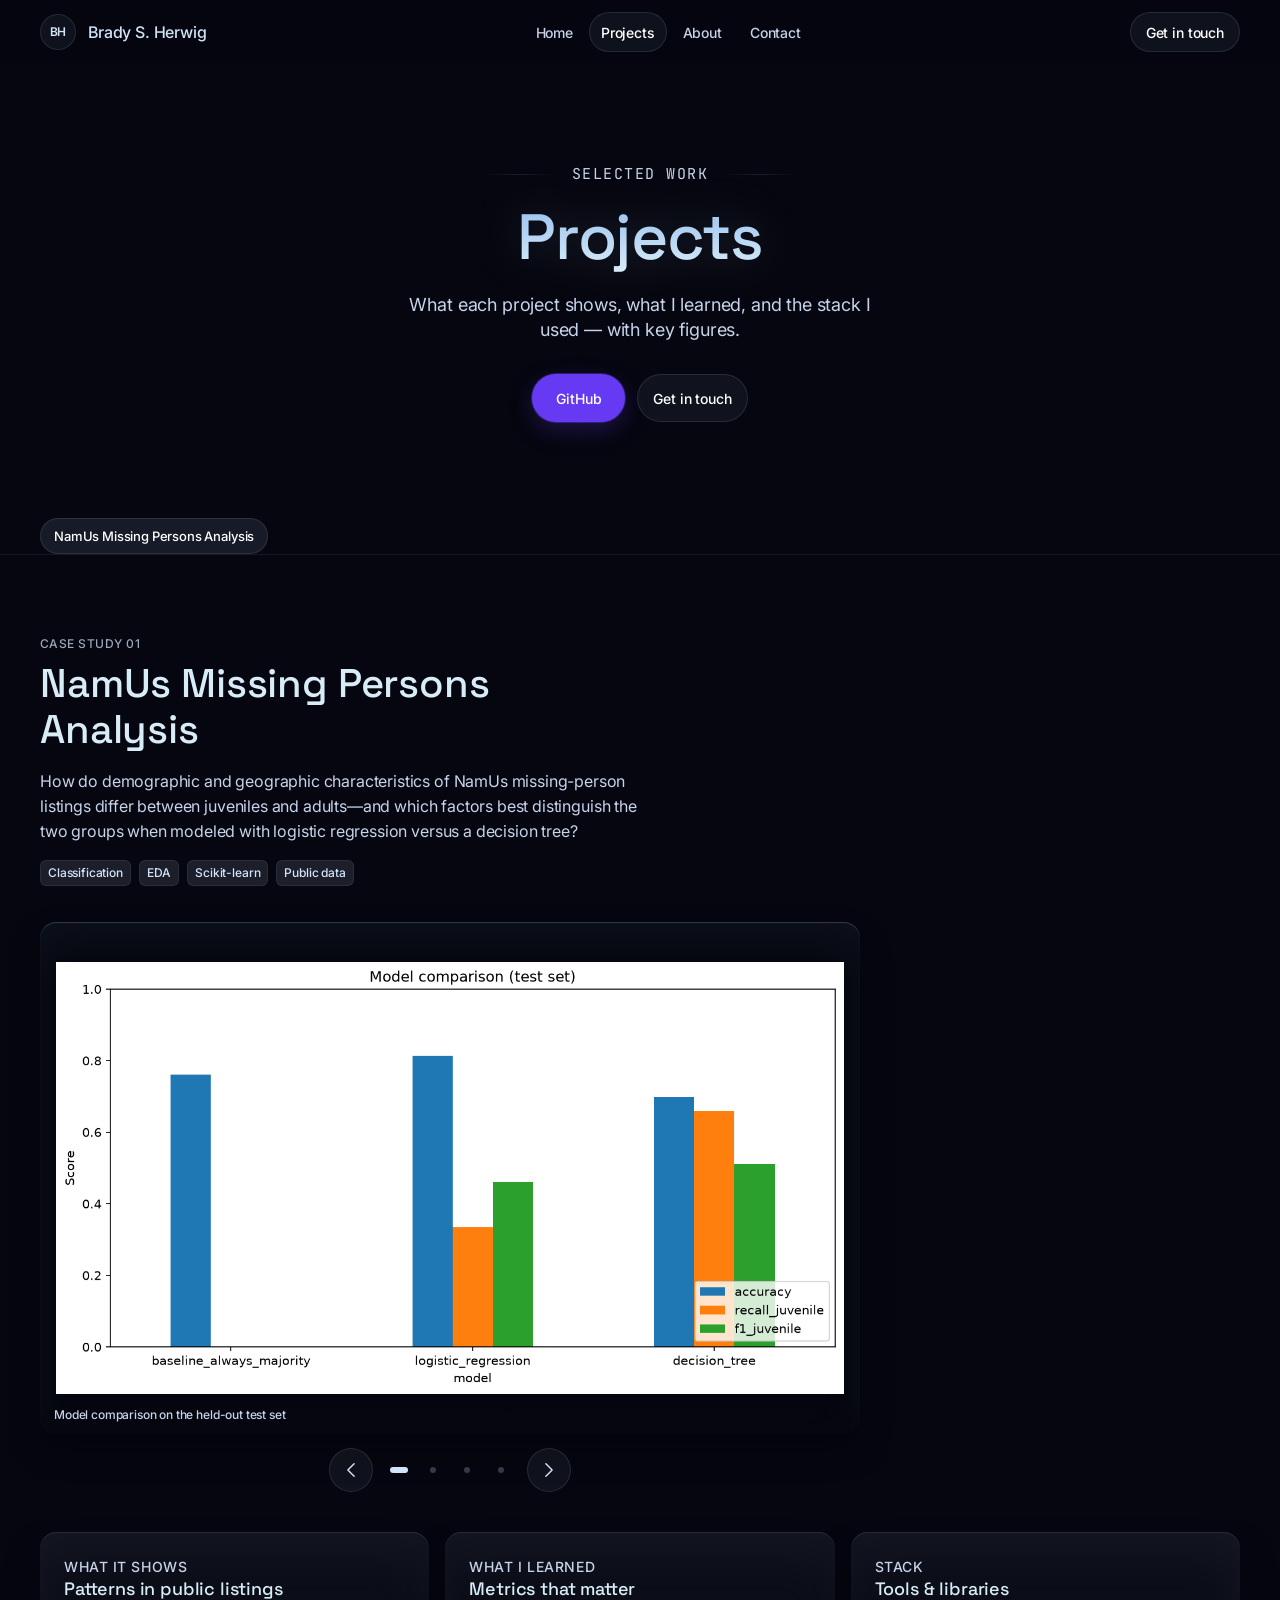
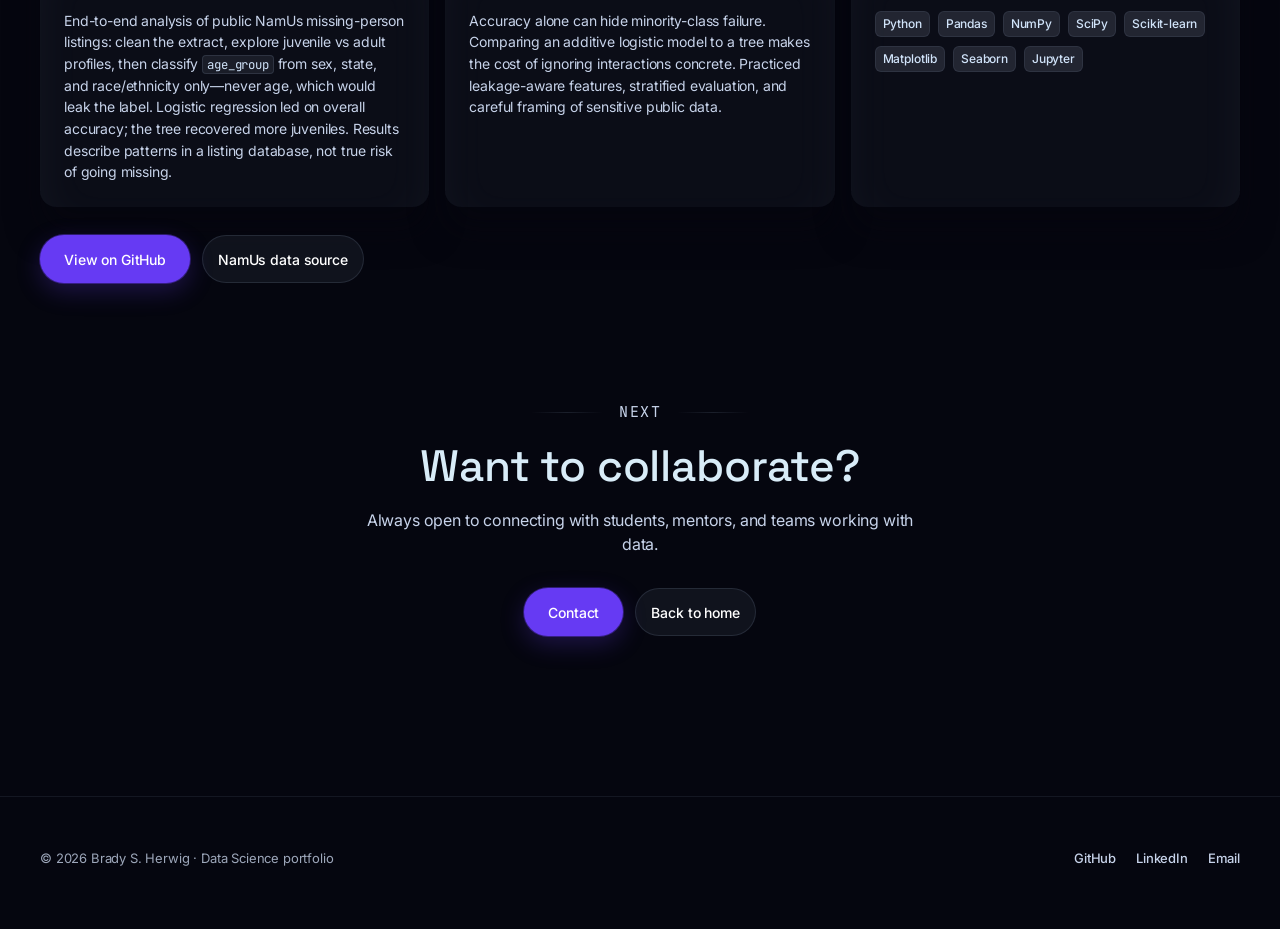
==== projects.html @ 95833aeb "feat: rebuild portfolio in AuthKit dark frosted glass style Drop Henry monochrome and ASCII. Midnigh" ====
<!DOCTYPE html>
<html lang="en">
<head>
  <meta charset="UTF-8">
  <meta name="viewport" content="width=device-width, initial-scale=1.0">
  <title>Projects | Brady S. Herwig</title>
  <meta name="description" content="Selected data science projects by Brady S. Herwig — write-ups, figures, learnings, and tools.">
  <meta name="theme-color" content="#05060f">
  <link rel="preconnect" href="https://fonts.googleapis.com">
  <link rel="preconnect" href="https://fonts.gstatic.com" crossorigin>
  <link rel="stylesheet" href="style.css">
</head>
<body data-page="projects">
  <div class="bg-grid" aria-hidden="true"></div>
  <div class="bg-halo" aria-hidden="true"></div>

  <nav class="nav" id="site-nav">
    <div class="shell nav__inner">
      <a class="nav__brand" href="index.html" aria-label="Home">
        <span class="nav__mark">BH</span>
        Brady S. Herwig
      </a>

      <div class="nav__links">
        <a class="nav__link" href="index.html">Home</a>
        <a class="nav__link is-active" href="projects.html" aria-current="page">Projects</a>
        <a class="nav__link" href="index.html#about">About</a>
        <a class="nav__link" href="index.html#contact">Contact</a>
      </div>

      <div class="nav__actions">
        <a class="btn btn--ghost nav__cta-desktop" href="index.html#contact">Get in touch</a>
        <button class="nav__menu-btn" id="mobile-menu-btn" type="button" aria-label="Open menu" aria-expanded="false" aria-controls="mobile-menu">
          <svg id="menu-icon-open" width="20" height="20" fill="none" viewBox="0 0 24 24" stroke="currentColor" stroke-width="1.75" aria-hidden="true">
            <path stroke-linecap="round" stroke-linejoin="round" d="M4 7h16M4 12h16M4 17h16" />
          </svg>
          <svg id="menu-icon-close" width="20" height="20" fill="none" viewBox="0 0 24 24" stroke="currentColor" stroke-width="1.75" aria-hidden="true" hidden>
            <path stroke-linecap="round" stroke-linejoin="round" d="M6 18L18 6M6 6l12 12" />
          </svg>
        </button>
      </div>
    </div>
    <div class="shell nav__mobile" id="mobile-menu" hidden>
      <a href="index.html">Home</a>
      <a class="is-active" href="projects.html" aria-current="page">Projects</a>
      <a href="index.html#about">About</a>
      <a href="index.html#contact">Contact</a>
    </div>
  </nav>

  <main>
    <header class="hero">
      <div class="shell">
        <p class="eyebrow reveal">Selected work</p>
        <h1 class="display display--hero reveal d1" style="font-size: clamp(2.5rem, 8vw, 4rem);">Projects</h1>
        <p class="hero__sub reveal d2">
          What each project shows, what I learned, and the stack I used — with key figures.
        </p>
        <div class="hero__actions reveal d3">
          <a class="btn btn--violet" href="https://github.com/BradyHerwig" target="_blank" rel="noopener noreferrer">GitHub</a>
          <a class="btn btn--ghost" href="index.html#contact">Get in touch</a>
        </div>
      </div>
    </header>

    <div class="shell" id="project-jump" hidden>
      <nav class="jump project-jump-nav" aria-label="Project sections"></nav>
    </div>

    <div id="project-list">
      <article
        id="project-namus-missing"
        class="case project-showcase"
        data-title="NamUs Missing Persons Analysis"
        aria-labelledby="project-namus-title"
      >
        <div class="shell">
          <header class="reveal">
            <p class="glass-card__label">Case study 01</p>
            <h2 class="case__title" id="project-namus-title">NamUs Missing Persons Analysis</h2>
            <p class="case__summary">
              How do demographic and geographic characteristics of NamUs missing-person listings
              differ between juveniles and adults—and which factors best distinguish the two groups
              when modeled with logistic regression versus a decision tree?
            </p>
            <div class="work-card__meta" style="margin-top: 16px;">
              <span class="badge">Classification</span>
              <span class="badge">EDA</span>
              <span class="badge">Scikit-learn</span>
              <span class="badge">Public data</span>
            </div>
          </header>

          <div class="carousel reveal d1" data-carousel role="region" aria-roledescription="carousel" aria-label="Project screenshots">
            <div class="carousel__viewport" data-carousel-viewport tabindex="0" aria-label="Screenshot gallery">
              <figure class="carousel__slide" data-carousel-slide aria-roledescription="slide" aria-label="1 of 4">
                <img
                  src="screenshots/NamUs_Project/model_comparison.png"
                  alt="Bar chart comparing baseline, logistic regression, and decision tree on accuracy, juvenile recall, and juvenile F1"
                  width="1280"
                  height="800"
                  loading="eager"
                  decoding="async"
                  draggable="false"
                >
                <figcaption class="carousel__caption">Model comparison on the held-out test set</figcaption>
              </figure>
              <figure class="carousel__slide" data-carousel-slide aria-roledescription="slide" aria-label="2 of 4">
                <img
                  src="screenshots/NamUs_Project/logreg_confusion_matrix.png"
                  alt="Logistic regression confusion matrix for adult versus juvenile predictions"
                  width="1280"
                  height="800"
                  loading="lazy"
                  decoding="async"
                  draggable="false"
                >
                <figcaption class="carousel__caption">Logistic regression confusion matrix</figcaption>
              </figure>
              <figure class="carousel__slide" data-carousel-slide aria-roledescription="slide" aria-label="3 of 4">
                <img
                  src="screenshots/NamUs_Project/tree_confusion_matrix.png"
                  alt="Decision tree confusion matrix for adult versus juvenile predictions"
                  width="1280"
                  height="800"
                  loading="lazy"
                  decoding="async"
                  draggable="false"
                >
                <figcaption class="carousel__caption">Decision tree confusion matrix</figcaption>
              </figure>
              <figure class="carousel__slide" data-carousel-slide aria-roledescription="slide" aria-label="4 of 4">
                <img
                  src="screenshots/NamUs_Project/tree_plot.png"
                  alt="Visual plot of the fitted decision tree splits"
                  width="1280"
                  height="800"
                  loading="lazy"
                  decoding="async"
                  draggable="false"
                >
                <figcaption class="carousel__caption">Fitted decision tree structure</figcaption>
              </figure>
            </div>
            <div class="carousel__controls">
              <button type="button" class="carousel__btn" data-carousel-prev aria-label="Previous screenshot">
                <svg width="20" height="20" fill="none" viewBox="0 0 24 24" stroke="currentColor" stroke-width="1.75" aria-hidden="true">
                  <path stroke-linecap="round" stroke-linejoin="round" d="M15.75 19.5L8.25 12l7.5-7.5" />
                </svg>
              </button>
              <div class="carousel__dots" data-carousel-dots role="group" aria-label="Choose screenshot"></div>
              <button type="button" class="carousel__btn" data-carousel-next aria-label="Next screenshot">
                <svg width="20" height="20" fill="none" viewBox="0 0 24 24" stroke="currentColor" stroke-width="1.75" aria-hidden="true">
                  <path stroke-linecap="round" stroke-linejoin="round" d="M8.25 4.5l7.5 7.5-7.5 7.5" />
                </svg>
              </button>
            </div>
            <p class="sr-only" data-carousel-status aria-live="polite">Slide 1 of 4</p>
          </div>

          <div class="case-grid">
            <section class="glass-card case-col reveal d1" aria-labelledby="namus-shows">
              <p class="glass-card__label">What it shows</p>
              <h3 id="namus-shows">Patterns in public listings</h3>
              <p>
                End-to-end analysis of public NamUs missing-person listings: clean the extract, explore
                juvenile vs adult profiles, then classify <code class="inline-code">age_group</code> from
                sex, state, and race/ethnicity only—never age, which would leak the label. Logistic regression
                led on overall accuracy; the tree recovered more juveniles. Results describe patterns in a
                listing database, not true risk of going missing.
              </p>
            </section>
            <section class="glass-card case-col reveal d2" aria-labelledby="namus-learned">
              <p class="glass-card__label">What I learned</p>
              <h3 id="namus-learned">Metrics that matter</h3>
              <p>
                Accuracy alone can hide minority-class failure. Comparing an additive logistic model to a tree
                makes the cost of ignoring interactions concrete. Practiced leakage-aware features, stratified
                evaluation, and careful framing of sensitive public data.
              </p>
            </section>
            <section class="glass-card case-col reveal d3" aria-labelledby="namus-tools">
              <p class="glass-card__label">Stack</p>
              <h3 id="namus-tools">Tools &amp; libraries</h3>
              <ul>
                <li><span class="badge">Python</span></li>
                <li><span class="badge">Pandas</span></li>
                <li><span class="badge">NumPy</span></li>
                <li><span class="badge">SciPy</span></li>
                <li><span class="badge">Scikit-learn</span></li>
                <li><span class="badge">Matplotlib</span></li>
                <li><span class="badge">Seaborn</span></li>
                <li><span class="badge">Jupyter</span></li>
              </ul>
            </section>
          </div>

          <div class="btn-row reveal">
            <a class="btn btn--violet" href="https://github.com/BradyHerwig/NamUs_Missing" target="_blank" rel="noopener noreferrer">View on GitHub</a>
            <a class="btn btn--ghost" href="https://namus.nij.ojp.gov/" target="_blank" rel="noopener noreferrer">NamUs data source</a>
          </div>
        </div>
      </article>
    </div>

    <section class="section" style="padding-top: 40px;">
      <div class="shell" style="text-align: center;">
        <p class="eyebrow reveal">Next</p>
        <h2 class="section-title reveal d1">Want to collaborate?</h2>
        <p class="lede reveal d2">Always open to connecting with students, mentors, and teams working with data.</p>
        <div class="hero__actions reveal d3">
          <a class="btn btn--violet" href="index.html#contact">Contact</a>
          <a class="btn btn--ghost" href="index.html">Back to home</a>
        </div>
      </div>
    </section>
  </main>

  <footer class="footer">
    <div class="shell footer__row">
      <p class="footer__copy">© 2026 Brady S. Herwig · Data Science portfolio</p>
      <div class="footer__links">
        <a href="https://github.com/BradyHerwig" target="_blank" rel="noopener noreferrer">GitHub</a>
        <a href="https://www.linkedin.com/in/brady-herwig-8a77a4304/" target="_blank" rel="noopener noreferrer">LinkedIn</a>
        <a href="mailto:bradyherwig@outlook.com">Email</a>
      </div>
    </div>
  </footer>

  <div id="toast" class="toast" role="status" aria-live="polite" hidden></div>
  <script src="script.js"></script>
</body>
</html>
---- style.css ----
/* =========================================================
   Brady S. Herwig Portfolio
   AuthKit — frosted glass cathedral at midnight
   ========================================================= */

@import url("https://fonts.googleapis.com/css2?family=Inter:wght@400;500;600;700&family=JetBrains+Mono:wght@400;500&family=Space+Grotesk:wght@400;500&display=swap");

:root {
  /* Colors */
  --color-midnight-canvas: #05060f;
  --color-steel-plate: #2f343e;
  --color-fog-veil: #9da7ba;
  --color-moon-mist: #c7d3ea;
  --color-frost-glow: #d1e4fa;
  --color-ice-highlight: #d8ecf8;
  --gradient-ice-highlight: linear-gradient(0deg, #d8ecf8 0%, #98c0ef 100%);
  --color-pure-white: #ffffff;
  --color-void-violet: #663af3;
  --color-blueprint-blue: #b6d9fc;
  --color-ember-glow: #e46d4c;
  --color-signal-blue: #027dea;
  --color-deep-teal: #269684;
  --color-gridline-blue: #3f4959;
  --color-glass-edge: #bad7f71f;
  --color-luminous-fill: #c7d3ea1f;

  /* Surfaces */
  --surface-midnight-canvas: #05060f;
  --surface-steel-plate: #2f343e;
  --surface-frosted-glass: rgba(186, 214, 247, 0.03);
  --surface-deep-glass: rgba(5, 6, 15, 0.97);

  /* Typography */
  --font-untitled-sans: "Inter", ui-sans-serif, system-ui, -apple-system, BlinkMacSystemFont, "Segoe UI", Roboto, sans-serif;
  --font-aeonikpro: "Space Grotesk", ui-sans-serif, system-ui, sans-serif;
  --font-dotdigital: "JetBrains Mono", ui-monospace, SFMono-Regular, Menlo, Consolas, monospace;
  --font-body: var(--font-untitled-sans);
  --font-display: var(--font-aeonikpro);
  --font-eyebrow: var(--font-dotdigital);

  --text-caption: 12px;
  --leading-caption: 1.33;
  --text-body-sm: 14px;
  --leading-body-sm: 1.43;
  --text-body: 16px;
  --leading-body: 1.5;
  --tracking-body: -0.16px;
  --text-subheading: 18px;
  --leading-subheading: 1.33;
  --text-heading-sm: 24px;
  --leading-heading-sm: 1.17;
  --tracking-heading-sm: -0.24px;
  --text-heading: 28px;
  --leading-heading: 1.14;
  --text-heading-lg: 44px;
  --leading-heading-lg: 1.16;
  --text-display: 48px;
  --leading-display: 1.17;

  --font-weight-regular: 400;
  --font-weight-medium: 500;
  --font-weight-semibold: 600;
  --font-weight-bold: 700;

  /* Spacing */
  --spacing-unit: 4px;
  --spacing-4: 4px;
  --spacing-8: 8px;
  --spacing-12: 12px;
  --spacing-16: 16px;
  --spacing-20: 20px;
  --spacing-24: 24px;
  --spacing-32: 32px;
  --spacing-36: 36px;
  --spacing-40: 40px;
  --spacing-48: 48px;
  --spacing-56: 56px;
  --spacing-100: 100px;
  --spacing-120: 120px;
  --spacing-200: 200px;

  --page-max-width: 1200px;
  --section-gap: 120px;
  --card-padding: 24px;
  --element-gap: 16px;
  --pad-x: clamp(20px, 4vw, 40px);

  /* Radius */
  --radius-cards: 16px;
  --radius-badges: 6px;
  --radius-inputs: 6px;
  --radius-modals: 16px;
  --radius-buttons: 999px;
  --radius-iconcontainers: 9999px;
  --radius-md: 6px;
  --radius-2xl: 16px;
  --radius-full: 999px;

  /* Shadows */
  --shadow-sm: rgba(186, 207, 247, 0.32) 0px 0px 6px 0px;
  --shadow-md: rgba(238, 186, 247, 0.24) 0px 0px 12px 0px;
  --shadow-subtle: rgba(186, 215, 247, 0.12) 0px 0px 0px 1px inset;
  --shadow-feature-card:
    inset 0 1px 1px rgba(199, 211, 234, 0.12),
    inset 0 24px 48px rgba(199, 211, 234, 0.05),
    0 24px 32px rgba(6, 6, 14, 0.7);
  --shadow-modal:
    inset 0 1px 1px rgba(216, 236, 248, 0.2),
    inset 0 24px 48px rgba(168, 216, 245, 0.06),
    0 16px 32px rgba(0, 0, 0, 0.3);
  --shadow-glow: 0 0 6px rgba(186, 207, 247, 0.32), 0 0 12px rgba(238, 186, 247, 0.24);

  --ease: cubic-bezier(0.16, 1, 0.3, 1);
  --t: 180ms var(--ease);
}

/* ---------- base ---------- */
*,
*::before,
*::after {
  box-sizing: border-box;
}

html {
  scroll-behavior: smooth;
  background: var(--color-midnight-canvas);
  color: var(--color-frost-glow);
}

body {
  margin: 0;
  min-height: 100vh;
  font-family: var(--font-body);
  font-size: var(--text-body);
  font-weight: var(--font-weight-regular);
  line-height: var(--leading-body);
  letter-spacing: var(--tracking-body);
  background: var(--color-midnight-canvas);
  color: var(--color-frost-glow);
  -webkit-font-smoothing: antialiased;
  position: relative;
  overflow-x: hidden;
}

img {
  max-width: 100%;
  height: auto;
  display: block;
}

a {
  color: inherit;
  text-decoration: none;
}

button {
  font: inherit;
  color: inherit;
  background: none;
  border: none;
  cursor: pointer;
  padding: 0;
}

a:focus-visible,
button:focus-visible {
  outline: 2px solid var(--color-frost-glow);
  outline-offset: 3px;
  border-radius: 4px;
}

::selection {
  background: rgba(102, 58, 243, 0.45);
  color: var(--color-pure-white);
}

.sr-only {
  position: absolute;
  width: 1px;
  height: 1px;
  padding: 0;
  margin: -1px;
  overflow: hidden;
  clip: rect(0, 0, 0, 0);
  white-space: nowrap;
  border: 0;
}

/* ---------- ambient canvas ---------- */
.bg-grid {
  position: fixed;
  inset: 0;
  z-index: -2;
  pointer-events: none;
  background-color: var(--color-midnight-canvas);
  background-image:
    linear-gradient(rgba(186, 215, 247, 0.06) 1px, transparent 1px),
    linear-gradient(90deg, rgba(186, 215, 247, 0.06) 1px, transparent 1px);
  background-size: 80px 80px;
  mask-image: radial-gradient(ellipse 80% 70% at 50% 30%, #000 20%, transparent 75%);
  -webkit-mask-image: radial-gradient(ellipse 80% 70% at 50% 30%, #000 20%, transparent 75%);
}

.bg-halo {
  position: fixed;
  inset: 0;
  z-index: -1;
  pointer-events: none;
  background:
    radial-gradient(ellipse 60% 40% at 50% -5%, rgba(124, 145, 182, 0.45), transparent 60%),
    radial-gradient(ellipse 40% 30% at 80% 20%, rgba(102, 58, 243, 0.12), transparent 55%),
    radial-gradient(ellipse 35% 28% at 15% 60%, rgba(2, 125, 234, 0.08), transparent 50%);
}

/* ---------- layout ---------- */
.shell {
  width: min(100% - 2 * var(--pad-x), var(--page-max-width));
  margin-inline: auto;
}

/* ---------- nav ---------- */
.nav {
  position: sticky;
  top: 0;
  z-index: 50;
  background: rgba(5, 6, 15, 0.75);
  backdrop-filter: blur(16px);
  -webkit-backdrop-filter: blur(16px);
  border-bottom: 1px solid transparent;
}

.nav.is-scrolled {
  box-shadow: var(--shadow-subtle);
  border-bottom-color: rgba(186, 215, 247, 0.08);
}

.nav__inner {
  display: flex;
  align-items: center;
  justify-content: space-between;
  min-height: 64px;
  gap: 16px;
}

.nav__brand {
  display: flex;
  align-items: center;
  gap: 12px;
  min-height: 44px;
  font-size: 16px;
  font-weight: 500;
  color: var(--color-frost-glow);
}

.nav__mark {
  display: grid;
  place-items: center;
  width: 36px;
  height: 36px;
  border-radius: var(--radius-iconcontainers);
  background: rgba(186, 214, 247, 0.06);
  box-shadow: var(--shadow-subtle);
  font-size: 12px;
  font-weight: 600;
  color: var(--color-frost-glow);
}

.nav__links {
  display: none;
  align-items: center;
  gap: 4px;
}

.nav__link {
  display: inline-flex;
  align-items: center;
  min-height: 40px;
  padding: 0 12px;
  font-size: 14px;
  font-weight: 500;
  color: var(--color-moon-mist);
  border-radius: var(--radius-buttons);
  transition: color var(--t), background var(--t);
}

.nav__link:hover {
  color: var(--color-pure-white);
  background: rgba(186, 214, 247, 0.06);
}

.nav__link.is-active {
  color: var(--color-pure-white);
  box-shadow: var(--shadow-subtle);
  background: rgba(186, 214, 247, 0.06);
}

.nav__actions {
  display: flex;
  align-items: center;
  gap: 8px;
}

.nav__menu-btn {
  display: grid;
  place-items: center;
  width: 44px;
  height: 44px;
  border-radius: var(--radius-buttons);
  background: rgba(186, 214, 247, 0.06);
  box-shadow: var(--shadow-subtle);
  color: var(--color-frost-glow);
}

.nav__mobile {
  display: none;
  flex-direction: column;
  gap: 4px;
  padding: 8px 0 20px;
}

.nav__mobile.is-open {
  display: flex;
}

.nav__mobile a {
  display: flex;
  align-items: center;
  min-height: 44px;
  padding: 0 8px;
  font-size: 14px;
  font-weight: 500;
  color: var(--color-moon-mist);
  border-radius: var(--radius-md);
}

.nav__mobile a:hover,
.nav__mobile a.is-active {
  color: var(--color-pure-white);
  background: rgba(186, 214, 247, 0.06);
}

@media (min-width: 768px) {
  .nav__links {
    display: flex;
  }
  .nav__menu-btn {
    display: none;
  }
  .nav__mobile {
    display: none !important;
  }
  .nav__cta-desktop {
    display: inline-flex !important;
  }
}

.nav__cta-desktop {
  display: none;
}

/* ---------- buttons ---------- */
.btn {
  display: inline-flex;
  align-items: center;
  justify-content: center;
  gap: 8px;
  min-height: 40px;
  padding: 8px 16px;
  border-radius: var(--radius-buttons);
  font-size: 14px;
  font-weight: 500;
  letter-spacing: -0.01em;
  cursor: pointer;
  transition: background var(--t), color var(--t), box-shadow var(--t), transform 120ms var(--ease);
  border: none;
  text-decoration: none;
}

.btn:active {
  transform: scale(0.98);
}

.btn--ghost {
  background: rgba(186, 214, 247, 0.06);
  color: var(--color-pure-white);
  box-shadow: var(--shadow-subtle);
}

.btn--ghost:hover {
  background: rgba(186, 214, 247, 0.12);
}

.btn--outline {
  background: transparent;
  color: var(--color-frost-glow);
  box-shadow: var(--shadow-subtle);
}

.btn--outline:hover {
  background: rgba(186, 214, 247, 0.06);
}

.btn--violet {
  background: var(--color-void-violet);
  color: var(--color-pure-white);
  border-radius: var(--radius-buttons);
  padding: 12px 24px;
  min-height: 48px;
  box-shadow: 0 0 0 1px rgba(102, 58, 243, 0.4), 0 8px 24px rgba(102, 58, 243, 0.25);
}

.btn--violet:hover {
  filter: brightness(1.08);
}

.btn-row {
  display: flex;
  flex-wrap: wrap;
  gap: 12px;
  margin-top: 28px;
}

/* ---------- type ---------- */
.eyebrow {
  display: flex;
  align-items: center;
  justify-content: center;
  gap: 16px;
  margin: 0 0 20px;
  font-family: var(--font-eyebrow);
  font-size: 15px;
  font-weight: 400;
  letter-spacing: 0.1em;
  text-transform: uppercase;
  color: var(--color-moon-mist);
  line-height: 1.2;
  font-variant-numeric: tabular-nums;
}

.eyebrow::before,
.eyebrow::after {
  content: "";
  flex: 1;
  max-width: 72px;
  height: 1px;
  background: linear-gradient(90deg, transparent, rgba(186, 215, 247, 0.12), transparent);
}

.eyebrow--left {
  justify-content: flex-start;
}

.eyebrow--left::before {
  display: none;
}

.eyebrow--left::after {
  max-width: 48px;
  background: linear-gradient(90deg, rgba(186, 215, 247, 0.16), transparent);
}

.display {
  margin: 0;
  font-family: var(--font-display);
  font-weight: 500;
  font-size: clamp(2.5rem, 7vw, 3.75rem);
  line-height: 1.12;
  letter-spacing: -0.02em;
  background: var(--gradient-ice-highlight);
  -webkit-background-clip: text;
  background-clip: text;
  color: transparent;
}

.display--hero {
  font-size: clamp(3rem, 10vw, 5.5rem);
  line-height: 1.08;
  text-align: center;
  filter: drop-shadow(0 0 24px rgba(186, 207, 247, 0.2));
}

.section-title {
  margin: 0;
  font-family: var(--font-display);
  font-weight: 500;
  font-size: clamp(1.75rem, 4vw, 2.75rem);
  line-height: 1.16;
  color: var(--color-ice-highlight);
  text-align: center;
}

.lede {
  margin: 16px auto 0;
  max-width: 560px;
  font-size: 16px;
  line-height: 1.5;
  color: var(--color-moon-mist);
  text-align: center;
}

.prose {
  margin: 0;
  max-width: 58ch;
  font-size: 16px;
  line-height: 1.55;
  color: var(--color-moon-mist);
}

.text-muted {
  color: var(--color-fog-veil);
}

.text-body {
  color: var(--color-frost-glow);
}

/* ---------- hero ---------- */
.hero {
  position: relative;
  padding: clamp(56px, 10vw, 100px) 0 clamp(48px, 8vw, 80px);
  text-align: center;
}

.hero__badge {
  display: inline-flex;
  align-items: center;
  gap: 8px;
  margin-bottom: 24px;
  padding: 4px 10px;
  border-radius: var(--radius-badges);
  background: var(--color-luminous-fill);
  box-shadow: var(--shadow-subtle);
  font-size: 12px;
  font-weight: 500;
  color: var(--color-frost-glow);
}

.hero__badge-dot {
  width: 6px;
  height: 6px;
  border-radius: 50%;
  background: var(--color-void-violet);
  box-shadow: 0 0 8px rgba(102, 58, 243, 0.8);
}

.hero__sub {
  margin: 20px auto 0;
  max-width: 480px;
  font-size: 18px;
  line-height: 1.4;
  color: var(--color-moon-mist);
}

.hero__actions {
  display: flex;
  flex-wrap: wrap;
  justify-content: center;
  gap: 12px;
  margin-top: 32px;
}

/* Floating glass stats under hero */
.hero-cards {
  display: grid;
  gap: 16px;
  margin-top: clamp(40px, 6vw, 64px);
  grid-template-columns: 1fr;
}

@media (min-width: 720px) {
  .hero-cards {
    grid-template-columns: repeat(3, 1fr);
    align-items: stretch;
  }

  .hero-cards .glass-card:nth-child(1) {
    transform: rotate(-1.5deg) translateY(8px);
  }
  .hero-cards .glass-card:nth-child(2) {
    transform: scale(1.03);
    z-index: 1;
  }
  .hero-cards .glass-card:nth-child(3) {
    transform: rotate(1.5deg) translateY(8px);
  }
}

/* ---------- glass cards ---------- */
.glass-card {
  background: var(--surface-frosted-glass);
  border-radius: var(--radius-cards);
  padding: var(--card-padding);
  box-shadow: var(--shadow-feature-card);
  text-align: left;
}

.glass-card--center {
  text-align: center;
}

.glass-card__label {
  margin: 0 0 8px;
  font-size: 12px;
  font-weight: 500;
  color: var(--color-fog-veil);
  text-transform: uppercase;
  letter-spacing: 0.04em;
}

.glass-card__value {
  margin: 0;
  font-family: var(--font-display);
  font-size: 22px;
  font-weight: 500;
  color: var(--color-ice-highlight);
  line-height: 1.2;
}

.glass-card__body {
  margin: 8px 0 0;
  font-size: 14px;
  line-height: 1.45;
  color: var(--color-moon-mist);
}

.glass-card h3 {
  margin: 0 0 10px;
  font-family: var(--font-display);
  font-size: 20px;
  font-weight: 500;
  color: var(--color-ice-highlight);
  line-height: 1.2;
}

.glass-card p {
  margin: 0;
  font-size: 15px;
  line-height: 1.5;
  color: var(--color-moon-mist);
}

/* Deep glass modal-style card */
.deep-card {
  background: var(--surface-deep-glass);
  border-radius: var(--radius-modals);
  padding: 28px;
  box-shadow: var(--shadow-modal);
}

/* ---------- sections ---------- */
.section {
  padding: var(--section-gap) 0;
  position: relative;
}

.section__head {
  margin-bottom: 48px;
  text-align: center;
}

.section__head .lede {
  margin-top: 16px;
}

/* Feature icon row */
.feature-row {
  display: grid;
  grid-template-columns: repeat(2, 1fr);
  gap: 24px 16px;
  max-width: 900px;
  margin: 0 auto;
}

@media (min-width: 720px) {
  .feature-row {
    grid-template-columns: repeat(3, 1fr);
  }
}

@media (min-width: 1000px) {
  .feature-row {
    grid-template-columns: repeat(6, 1fr);
    gap: 12px;
  }
}

.feature-tile {
  display: flex;
  flex-direction: column;
  align-items: center;
  text-align: center;
  gap: 12px;
}

.feature-tile__icon {
  display: grid;
  place-items: center;
  width: 56px;
  height: 56px;
  border-radius: var(--radius-iconcontainers);
  background: rgba(186, 214, 247, 0.06);
  box-shadow: var(--shadow-subtle);
  color: var(--color-frost-glow);
}

.feature-tile__icon svg {
  width: 24px;
  height: 24px;
  stroke-width: 1.5;
}

.feature-tile__label {
  margin: 0;
  font-size: 13px;
  font-weight: 500;
  color: var(--color-moon-mist);
  line-height: 1.3;
}

/* About grid */
.about-grid {
  display: grid;
  gap: 16px;
}

@media (min-width: 768px) {
  .about-grid {
    grid-template-columns: repeat(3, 1fr);
  }
}

/* Skills */
.skills-grid {
  display: grid;
  gap: 16px;
}

@media (min-width: 768px) {
  .skills-grid {
    grid-template-columns: 1fr 1fr;
  }
}

.skill-list {
  display: flex;
  flex-wrap: wrap;
  gap: 8px;
  margin-top: 16px;
}

.badge {
  display: inline-flex;
  align-items: center;
  padding: 4px 8px;
  border-radius: var(--radius-badges);
  background: rgba(199, 211, 234, 0.12);
  color: var(--color-frost-glow);
  font-size: 12px;
  font-weight: 500;
  box-shadow: inset 0 0 0 1px rgba(186, 215, 247, 0.08);
}

/* Work link card */
.work-card {
  display: block;
  background: var(--surface-frosted-glass);
  border-radius: var(--radius-cards);
  padding: 28px;
  box-shadow: var(--shadow-feature-card);
  transition: background var(--t), transform var(--t);
  max-width: 720px;
  margin: 0 auto;
  text-align: left;
}

.work-card:hover {
  background: rgba(186, 214, 247, 0.06);
  transform: translateY(-2px);
}

.work-card__title {
  margin: 8px 0 12px;
  font-family: var(--font-display);
  font-size: clamp(1.35rem, 3vw, 1.75rem);
  font-weight: 500;
  color: var(--color-ice-highlight);
  line-height: 1.2;
}

.work-card .prose {
  color: var(--color-moon-mist);
}

.work-card__meta {
  display: flex;
  flex-wrap: wrap;
  gap: 8px;
  margin-top: 20px;
}

/* Education / contact */
.block-card {
  max-width: 640px;
  margin: 0 auto;
}

.block-card__title {
  margin: 0;
  font-family: var(--font-display);
  font-size: clamp(1.5rem, 3vw, 1.85rem);
  font-weight: 500;
  color: var(--color-ice-highlight);
}

.block-card__meta {
  margin: 8px 0 0;
  font-size: 16px;
  color: var(--color-moon-mist);
}

.chip {
  display: inline-flex;
  margin-top: 16px;
  padding: 4px 10px;
  border-radius: var(--radius-badges);
  background: rgba(199, 211, 234, 0.12);
  color: var(--color-frost-glow);
  font-size: 12px;
  font-weight: 500;
}

.contact-mail {
  display: inline-block;
  margin-top: 8px;
  font-family: var(--font-display);
  font-size: clamp(1.25rem, 3vw, 1.6rem);
  font-weight: 500;
  color: var(--color-ice-highlight);
  word-break: break-all;
  transition: color var(--t);
}

.contact-mail:hover {
  color: var(--color-pure-white);
}

/* ---------- projects page ---------- */
.case {
  padding: 80px 0;
  border-top: 1px solid rgba(186, 215, 247, 0.08);
}

.case__title {
  margin: 0;
  font-family: var(--font-display);
  font-size: clamp(1.75rem, 4vw, 2.5rem);
  font-weight: 500;
  color: var(--color-ice-highlight);
  line-height: 1.15;
  max-width: 20ch;
}

.case__summary {
  margin: 16px 0 0;
  max-width: 62ch;
  font-size: 16px;
  line-height: 1.55;
  color: var(--color-moon-mist);
}

.case-grid {
  display: grid;
  gap: 16px;
  margin-top: 40px;
}

@media (min-width: 900px) {
  .case-grid {
    grid-template-columns: repeat(3, 1fr);
  }
}

.case-col h3 {
  margin: 0 0 10px;
  font-family: var(--font-display);
  font-size: 18px;
  font-weight: 500;
  color: var(--color-ice-highlight);
}

.case-col p {
  margin: 0;
  font-size: 14px;
  line-height: 1.55;
  color: var(--color-moon-mist);
}

.case-col ul {
  list-style: none;
  margin: 0;
  padding: 0;
  display: flex;
  flex-wrap: wrap;
  gap: 8px;
}

.inline-code {
  font-family: var(--font-eyebrow);
  font-size: 0.88em;
  padding: 1px 5px;
  border-radius: 4px;
  background: rgba(199, 211, 234, 0.08);
  color: var(--color-frost-glow);
  box-shadow: var(--shadow-subtle);
}

/* Carousel */
.carousel {
  margin-top: 36px;
  max-width: 820px;
}

.carousel__viewport {
  display: flex;
  overflow-x: auto;
  scroll-snap-type: x mandatory;
  scroll-behavior: smooth;
  border-radius: var(--radius-cards);
  box-shadow: var(--shadow-modal);
  background: var(--surface-deep-glass);
  scrollbar-width: none;
}

.carousel__viewport::-webkit-scrollbar {
  display: none;
}

.carousel__slide {
  flex: 0 0 100%;
  margin: 0;
  scroll-snap-align: start;
  position: relative;
  aspect-ratio: 16 / 10;
}

.carousel__slide img {
  width: 100%;
  height: 100%;
  object-fit: contain;
  padding: 16px;
  pointer-events: none;
  user-select: none;
}

.carousel__caption {
  position: absolute;
  left: 0;
  right: 0;
  bottom: 0;
  margin: 0;
  padding: 10px 14px;
  font-size: 12px;
  font-weight: 500;
  color: var(--color-moon-mist);
  background: linear-gradient(transparent, rgba(5, 6, 15, 0.92));
}

.carousel__controls {
  display: flex;
  align-items: center;
  justify-content: center;
  gap: 12px;
  margin-top: 14px;
}

.carousel__btn {
  display: grid;
  place-items: center;
  width: 44px;
  height: 44px;
  border-radius: var(--radius-buttons);
  background: rgba(186, 214, 247, 0.06);
  box-shadow: var(--shadow-subtle);
  color: var(--color-frost-glow);
  transition: background var(--t);
}

.carousel__btn:hover {
  background: rgba(186, 214, 247, 0.12);
}

.carousel__dots {
  display: flex;
  gap: 6px;
  align-items: center;
  min-height: 44px;
}

.carousel__dot {
  width: 28px;
  height: 28px;
  display: grid;
  place-items: center;
}

.carousel__dot::after {
  content: "";
  width: 6px;
  height: 6px;
  border-radius: 50%;
  background: rgba(186, 215, 247, 0.25);
}

.carousel__dot.is-active::after {
  width: 18px;
  border-radius: 3px;
  background: var(--color-frost-glow);
}

.jump {
  display: flex;
  flex-wrap: wrap;
  gap: 8px;
  padding: 16px 0 0;
}

.jump a {
  display: inline-flex;
  align-items: center;
  min-height: 36px;
  padding: 6px 14px;
  border-radius: var(--radius-buttons);
  font-size: 13px;
  font-weight: 500;
  color: var(--color-moon-mist);
  background: rgba(186, 214, 247, 0.04);
  box-shadow: var(--shadow-subtle);
}

.jump a.is-active,
.jump a:hover {
  color: var(--color-pure-white);
  background: rgba(186, 214, 247, 0.1);
}

/* ---------- footer ---------- */
.footer {
  border-top: 1px solid rgba(186, 215, 247, 0.08);
  padding: 40px 0 48px;
  margin-top: 40px;
}

.footer__row {
  display: flex;
  flex-wrap: wrap;
  gap: 16px 32px;
  align-items: center;
  justify-content: space-between;
}

.footer__copy {
  margin: 0;
  font-size: 13px;
  color: var(--color-fog-veil);
}

.footer__links {
  display: flex;
  gap: 20px;
}

.footer__links a {
  font-size: 13px;
  font-weight: 500;
  color: var(--color-moon-mist);
  min-height: 44px;
  display: inline-flex;
  align-items: center;
  transition: color var(--t);
}

.footer__links a:hover {
  color: var(--color-pure-white);
}

/* ---------- reveal ---------- */
.reveal {
  opacity: 0;
  transform: translateY(12px);
  transition: opacity 0.5s var(--ease), transform 0.5s var(--ease);
}

.reveal.is-visible {
  opacity: 1;
  transform: none;
}

.d1 {
  transition-delay: 60ms;
}
.d2 {
  transition-delay: 120ms;
}
.d3 {
  transition-delay: 180ms;
}

@media (prefers-reduced-motion: reduce) {
  html {
    scroll-behavior: auto;
  }
  .reveal {
    opacity: 1 !important;
    transform: none !important;
  }
  .hero-cards .glass-card {
    transform: none !important;
  }
  .carousel__viewport {
    scroll-behavior: auto;
  }
}

/* toast */
.toast {
  position: fixed;
  bottom: 20px;
  left: 50%;
  transform: translateX(-50%) translateY(120%);
  z-index: 100;
  padding: 10px 16px;
  background: var(--surface-deep-glass);
  color: var(--color-frost-glow);
  font-size: 13px;
  font-weight: 500;
  border-radius: var(--radius-buttons);
  box-shadow: var(--shadow-modal);
  transition: transform 0.3s var(--ease);
  pointer-events: none;
}

.toast.is-show {
  transform: translateX(-50%) translateY(0);
}

.toast[hidden] {
  display: block;
  visibility: hidden;
}

/* skill-pill alias for JS */
.skill-pill {
  display: inline-flex;
  align-items: center;
  padding: 4px 8px;
  border-radius: var(--radius-badges);
  background: rgba(199, 211, 234, 0.12);
  color: var(--color-frost-glow);
  font-size: 12px;
  font-weight: 500;
}
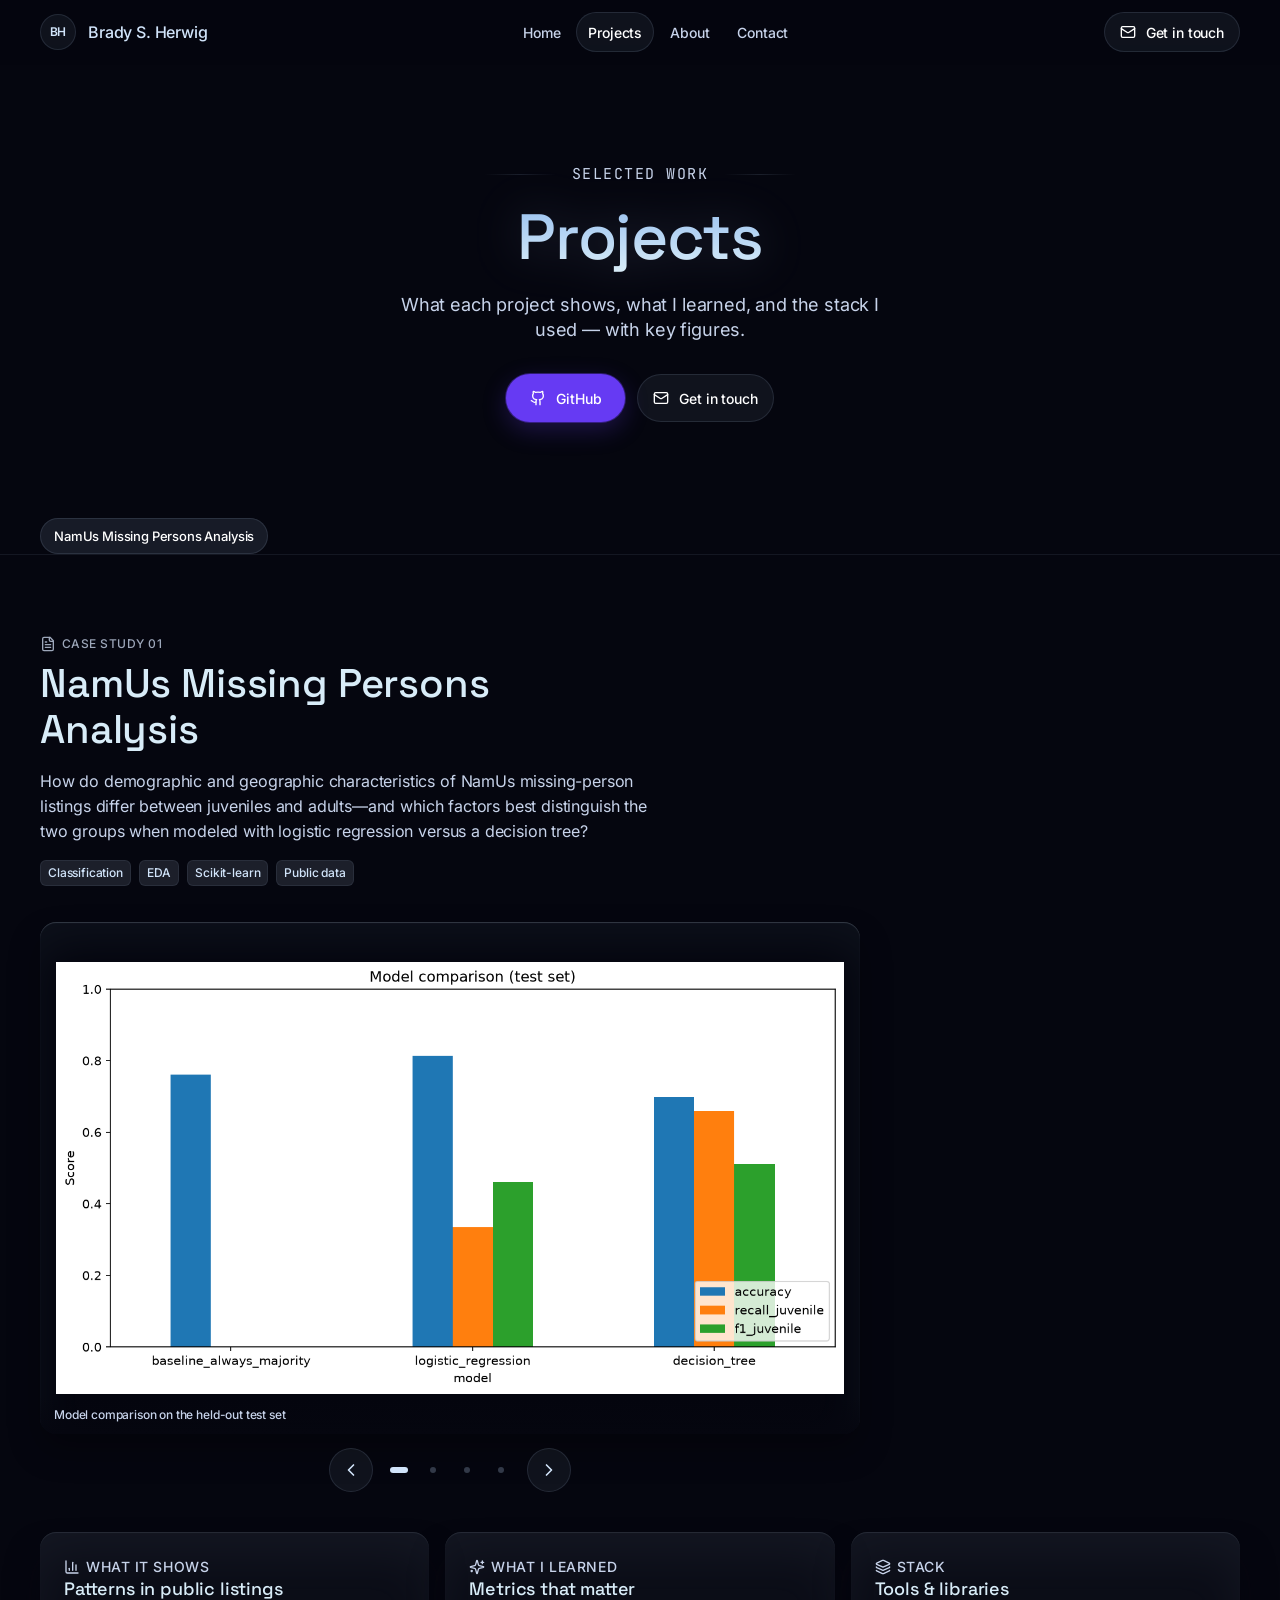
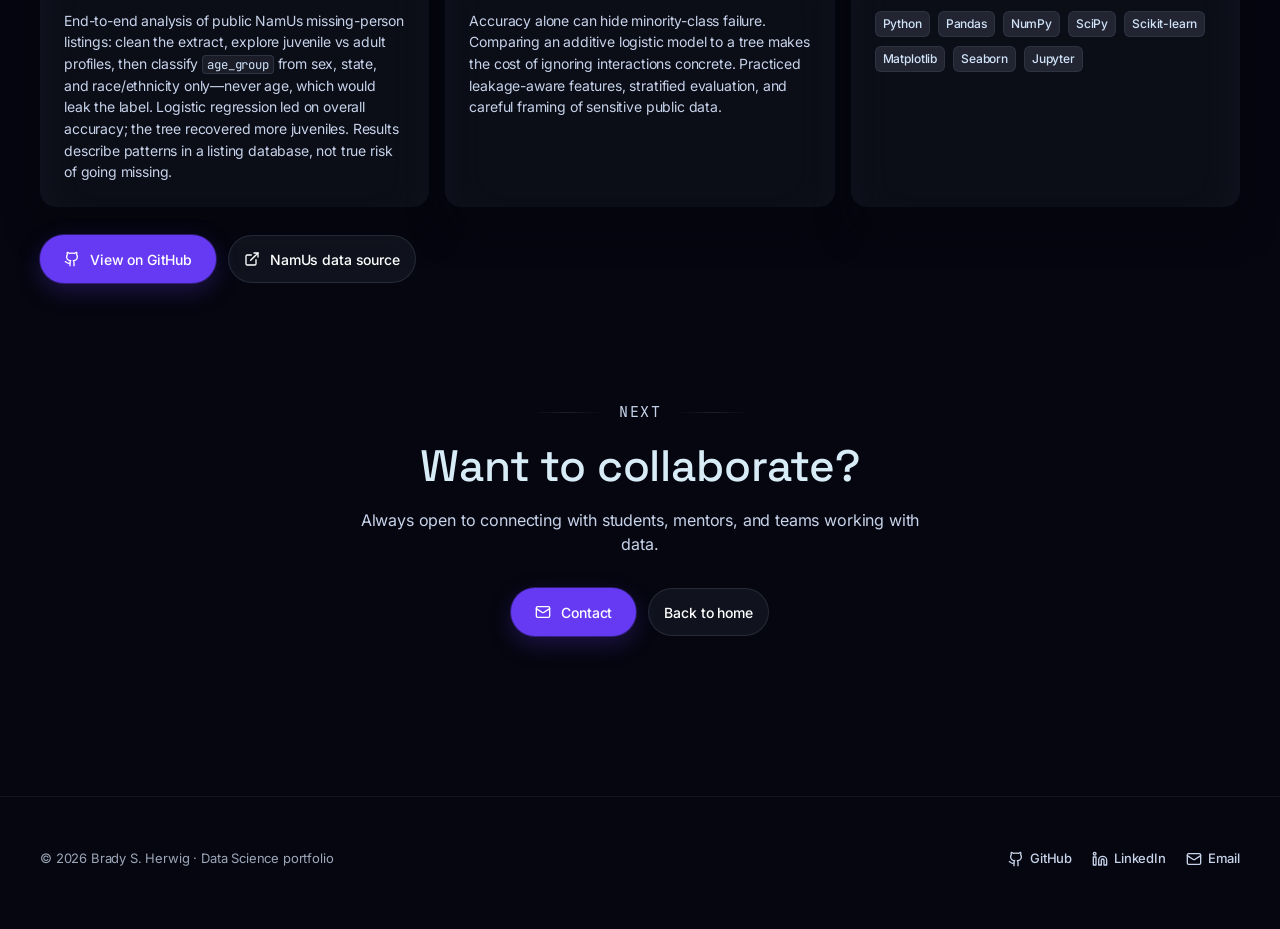
==== commit d1c3f295: "feat: vendor site-kit fonts and Lucide icons into AuthKit portfolio Self-host Inter, Space Grotesk, " ====
--- a/projects.html
+++ b/projects.html
@@ -6,8 +6,7 @@
   <title>Projects | Brady S. Herwig</title>
   <meta name="description" content="Selected data science projects by Brady S. Herwig — write-ups, figures, learnings, and tools.">
   <meta name="theme-color" content="#05060f">
-  <link rel="preconnect" href="https://fonts.googleapis.com">
-  <link rel="preconnect" href="https://fonts.gstatic.com" crossorigin>
+  <link rel="stylesheet" href="assets/fonts/fonts.css">
   <link rel="stylesheet" href="style.css">
 </head>
 <body data-page="projects">
@@ -29,14 +28,13 @@
       </div>
 
       <div class="nav__actions">
-        <a class="btn btn--ghost nav__cta-desktop" href="index.html#contact">Get in touch</a>
+        <a class="btn btn--ghost nav__cta-desktop" href="index.html#contact">
+          <span class="icon icon--sm" data-icon="mail" aria-hidden="true"></span>
+          Get in touch
+        </a>
         <button class="nav__menu-btn" id="mobile-menu-btn" type="button" aria-label="Open menu" aria-expanded="false" aria-controls="mobile-menu">
-          <svg id="menu-icon-open" width="20" height="20" fill="none" viewBox="0 0 24 24" stroke="currentColor" stroke-width="1.75" aria-hidden="true">
-            <path stroke-linecap="round" stroke-linejoin="round" d="M4 7h16M4 12h16M4 17h16" />
-          </svg>
-          <svg id="menu-icon-close" width="20" height="20" fill="none" viewBox="0 0 24 24" stroke="currentColor" stroke-width="1.75" aria-hidden="true" hidden>
-            <path stroke-linecap="round" stroke-linejoin="round" d="M6 18L18 6M6 6l12 12" />
-          </svg>
+          <span class="icon icon--md" data-icon="menu" id="menu-icon-open" aria-hidden="true"></span>
+          <span class="icon icon--md" data-icon="x" id="menu-icon-close" aria-hidden="true" hidden></span>
         </button>
       </div>
     </div>
@@ -57,8 +55,14 @@
           What each project shows, what I learned, and the stack I used — with key figures.
         </p>
         <div class="hero__actions reveal d3">
-          <a class="btn btn--violet" href="https://github.com/BradyHerwig" target="_blank" rel="noopener noreferrer">GitHub</a>
-          <a class="btn btn--ghost" href="index.html#contact">Get in touch</a>
+          <a class="btn btn--violet" href="https://github.com/BradyHerwig" target="_blank" rel="noopener noreferrer">
+            <span class="icon icon--sm" data-icon="github" aria-hidden="true"></span>
+            GitHub
+          </a>
+          <a class="btn btn--ghost" href="index.html#contact">
+            <span class="icon icon--sm" data-icon="mail" aria-hidden="true"></span>
+            Get in touch
+          </a>
         </div>
       </div>
     </header>
@@ -76,7 +80,10 @@
       >
         <div class="shell">
           <header class="reveal">
-            <p class="glass-card__label">Case study 01</p>
+            <p class="glass-card__label">
+              <span class="icon icon--sm" data-icon="file-text" aria-hidden="true"></span>
+              Case study 01
+            </p>
             <h2 class="case__title" id="project-namus-title">NamUs Missing Persons Analysis</h2>
             <p class="case__summary">
               How do demographic and geographic characteristics of NamUs missing-person listings
@@ -144,15 +151,11 @@
             </div>
             <div class="carousel__controls">
               <button type="button" class="carousel__btn" data-carousel-prev aria-label="Previous screenshot">
-                <svg width="20" height="20" fill="none" viewBox="0 0 24 24" stroke="currentColor" stroke-width="1.75" aria-hidden="true">
-                  <path stroke-linecap="round" stroke-linejoin="round" d="M15.75 19.5L8.25 12l7.5-7.5" />
-                </svg>
+                <span class="icon icon--md" data-icon="chevron-left" aria-hidden="true"></span>
               </button>
               <div class="carousel__dots" data-carousel-dots role="group" aria-label="Choose screenshot"></div>
               <button type="button" class="carousel__btn" data-carousel-next aria-label="Next screenshot">
-                <svg width="20" height="20" fill="none" viewBox="0 0 24 24" stroke="currentColor" stroke-width="1.75" aria-hidden="true">
-                  <path stroke-linecap="round" stroke-linejoin="round" d="M8.25 4.5l7.5 7.5-7.5 7.5" />
-                </svg>
+                <span class="icon icon--md" data-icon="chevron-right" aria-hidden="true"></span>
               </button>
             </div>
             <p class="sr-only" data-carousel-status aria-live="polite">Slide 1 of 4</p>
@@ -160,7 +163,10 @@
 
           <div class="case-grid">
             <section class="glass-card case-col reveal d1" aria-labelledby="namus-shows">
-              <p class="glass-card__label">What it shows</p>
+              <p class="glass-card__label">
+                <span class="icon icon--sm" data-icon="chart-column" aria-hidden="true"></span>
+                What it shows
+              </p>
               <h3 id="namus-shows">Patterns in public listings</h3>
               <p>
                 End-to-end analysis of public NamUs missing-person listings: clean the extract, explore
@@ -171,7 +177,10 @@
               </p>
             </section>
             <section class="glass-card case-col reveal d2" aria-labelledby="namus-learned">
-              <p class="glass-card__label">What I learned</p>
+              <p class="glass-card__label">
+                <span class="icon icon--sm" data-icon="sparkles" aria-hidden="true"></span>
+                What I learned
+              </p>
               <h3 id="namus-learned">Metrics that matter</h3>
               <p>
                 Accuracy alone can hide minority-class failure. Comparing an additive logistic model to a tree
@@ -180,7 +189,10 @@
               </p>
             </section>
             <section class="glass-card case-col reveal d3" aria-labelledby="namus-tools">
-              <p class="glass-card__label">Stack</p>
+              <p class="glass-card__label">
+                <span class="icon icon--sm" data-icon="layers" aria-hidden="true"></span>
+                Stack
+              </p>
               <h3 id="namus-tools">Tools &amp; libraries</h3>
               <ul>
                 <li><span class="badge">Python</span></li>
@@ -196,8 +208,14 @@
           </div>
 
           <div class="btn-row reveal">
-            <a class="btn btn--violet" href="https://github.com/BradyHerwig/NamUs_Missing" target="_blank" rel="noopener noreferrer">View on GitHub</a>
-            <a class="btn btn--ghost" href="https://namus.nij.ojp.gov/" target="_blank" rel="noopener noreferrer">NamUs data source</a>
+            <a class="btn btn--violet" href="https://github.com/BradyHerwig/NamUs_Missing" target="_blank" rel="noopener noreferrer">
+              <span class="icon icon--sm" data-icon="github" aria-hidden="true"></span>
+              View on GitHub
+            </a>
+            <a class="btn btn--ghost" href="https://namus.nij.ojp.gov/" target="_blank" rel="noopener noreferrer">
+              <span class="icon icon--sm" data-icon="external-link" aria-hidden="true"></span>
+              NamUs data source
+            </a>
           </div>
         </div>
       </article>
@@ -209,7 +227,10 @@
         <h2 class="section-title reveal d1">Want to collaborate?</h2>
         <p class="lede reveal d2">Always open to connecting with students, mentors, and teams working with data.</p>
         <div class="hero__actions reveal d3">
-          <a class="btn btn--violet" href="index.html#contact">Contact</a>
+          <a class="btn btn--violet" href="index.html#contact">
+            <span class="icon icon--sm" data-icon="mail" aria-hidden="true"></span>
+            Contact
+          </a>
           <a class="btn btn--ghost" href="index.html">Back to home</a>
         </div>
       </div>
@@ -220,9 +241,18 @@
     <div class="shell footer__row">
       <p class="footer__copy">© 2026 Brady S. Herwig · Data Science portfolio</p>
       <div class="footer__links">
-        <a href="https://github.com/BradyHerwig" target="_blank" rel="noopener noreferrer">GitHub</a>
-        <a href="https://www.linkedin.com/in/brady-herwig-8a77a4304/" target="_blank" rel="noopener noreferrer">LinkedIn</a>
-        <a href="mailto:bradyherwig@outlook.com">Email</a>
+        <a href="https://github.com/BradyHerwig" target="_blank" rel="noopener noreferrer">
+          <span class="icon icon--sm" data-icon="github" aria-hidden="true"></span>
+          GitHub
+        </a>
+        <a href="https://www.linkedin.com/in/brady-herwig-8a77a4304/" target="_blank" rel="noopener noreferrer">
+          <span class="icon icon--sm" data-icon="linkedin" aria-hidden="true"></span>
+          LinkedIn
+        </a>
+        <a href="mailto:bradyherwig@outlook.com">
+          <span class="icon icon--sm" data-icon="mail" aria-hidden="true"></span>
+          Email
+        </a>
       </div>
     </div>
   </footer>
--- a/assets/fonts/fonts.css
+++ b/assets/fonts/fonts.css
@@ -0,0 +1,67 @@
+/* Self-hosted fonts for AuthKit / portfolio builds.
+   Copy this file + font folders into a project, or @import from absolute path while prototyping. */
+
+@font-face {
+  font-family: "Inter";
+  font-style: normal;
+  font-weight: 400;
+  font-display: swap;
+  src: url("./inter/inter-latin-400-normal.woff2") format("woff2");
+  unicode-range: U+0000-00FF, U+0131, U+0152-0153, U+02BB-02BC, U+02C6, U+02DA, U+02DC, U+0304, U+0308, U+0329, U+2000-206F, U+20AC, U+2122, U+2191, U+2193, U+2212, U+2215, U+FEFF, U+FFFD;
+}
+
+@font-face {
+  font-family: "Inter";
+  font-style: normal;
+  font-weight: 500;
+  font-display: swap;
+  src: url("./inter/inter-latin-500-normal.woff2") format("woff2");
+}
+
+@font-face {
+  font-family: "Inter";
+  font-style: normal;
+  font-weight: 600;
+  font-display: swap;
+  src: url("./inter/inter-latin-600-normal.woff2") format("woff2");
+}
+
+@font-face {
+  font-family: "Inter";
+  font-style: normal;
+  font-weight: 700;
+  font-display: swap;
+  src: url("./inter/inter-latin-700-normal.woff2") format("woff2");
+}
+
+@font-face {
+  font-family: "Space Grotesk";
+  font-style: normal;
+  font-weight: 400;
+  font-display: swap;
+  src: url("./space-grotesk/space-grotesk-latin-400-normal.woff2") format("woff2");
+}
+
+@font-face {
+  font-family: "Space Grotesk";
+  font-style: normal;
+  font-weight: 500;
+  font-display: swap;
+  src: url("./space-grotesk/space-grotesk-latin-500-normal.woff2") format("woff2");
+}
+
+@font-face {
+  font-family: "JetBrains Mono";
+  font-style: normal;
+  font-weight: 400;
+  font-display: swap;
+  src: url("./jetbrains-mono/jetbrains-mono-latin-400-normal.woff2") format("woff2");
+}
+
+@font-face {
+  font-family: "JetBrains Mono";
+  font-style: normal;
+  font-weight: 500;
+  font-display: swap;
+  src: url("./jetbrains-mono/jetbrains-mono-latin-500-normal.woff2") format("woff2");
+}
--- a/style.css
+++ b/style.css
@@ -1,9 +1,9 @@
 /* =========================================================
    Brady S. Herwig Portfolio
    AuthKit — frosted glass cathedral at midnight
+   Fonts: self-hosted Inter / Space Grotesk / JetBrains Mono
+   Icons: Lucide (assets/icons/lucide)
    ========================================================= */
-
-@import url("https://fonts.googleapis.com/css2?family=Inter:wght@400;500;600;700&family=JetBrains+Mono:wght@400;500&family=Space+Grotesk:wght@400;500&display=swap");
 
 :root {
   /* Colors */
@@ -34,6 +34,10 @@
   --font-untitled-sans: "Inter", ui-sans-serif, system-ui, -apple-system, BlinkMacSystemFont, "Segoe UI", Roboto, sans-serif;
   --font-aeonikpro: "Space Grotesk", ui-sans-serif, system-ui, sans-serif;
   --font-dotdigital: "JetBrains Mono", ui-monospace, SFMono-Regular, Menlo, Consolas, monospace;
+  /* explicit names for tests / clarity */
+  --font-inter: "Inter", ui-sans-serif, system-ui, sans-serif;
+  --font-space-grotesk: "Space Grotesk", ui-sans-serif, system-ui, sans-serif;
+  --font-jetbrains-mono: "JetBrains Mono", ui-monospace, monospace;
   --font-body: var(--font-untitled-sans);
   --font-display: var(--font-aeonikpro);
   --font-eyebrow: var(--font-dotdigital);
@@ -186,6 +190,138 @@
   border: 0;
 }
 
+/* ---------- Lucide icons via CSS mask (keeps currentColor) ---------- */
+.icon {
+  display: inline-block;
+  width: 1.125rem;
+  height: 1.125rem;
+  flex-shrink: 0;
+  background-color: currentColor;
+  -webkit-mask-repeat: no-repeat;
+  mask-repeat: no-repeat;
+  -webkit-mask-position: center;
+  mask-position: center;
+  -webkit-mask-size: contain;
+  mask-size: contain;
+  vertical-align: middle;
+}
+
+.icon--sm {
+  width: 1rem;
+  height: 1rem;
+}
+
+.icon--md {
+  width: 1.25rem;
+  height: 1.25rem;
+}
+
+.icon--lg {
+  width: 1.5rem;
+  height: 1.5rem;
+}
+
+.icon[data-icon="github"] {
+  -webkit-mask-image: url("assets/icons/lucide/github.svg");
+  mask-image: url("assets/icons/lucide/github.svg");
+}
+.icon[data-icon="linkedin"] {
+  -webkit-mask-image: url("assets/icons/lucide/linkedin.svg");
+  mask-image: url("assets/icons/lucide/linkedin.svg");
+}
+.icon[data-icon="mail"] {
+  -webkit-mask-image: url("assets/icons/lucide/mail.svg");
+  mask-image: url("assets/icons/lucide/mail.svg");
+}
+.icon[data-icon="download"] {
+  -webkit-mask-image: url("assets/icons/lucide/download.svg");
+  mask-image: url("assets/icons/lucide/download.svg");
+}
+.icon[data-icon="menu"] {
+  -webkit-mask-image: url("assets/icons/lucide/menu.svg");
+  mask-image: url("assets/icons/lucide/menu.svg");
+}
+.icon[data-icon="x"] {
+  -webkit-mask-image: url("assets/icons/lucide/x.svg");
+  mask-image: url("assets/icons/lucide/x.svg");
+}
+.icon[data-icon="chevron-left"] {
+  -webkit-mask-image: url("assets/icons/lucide/chevron-left.svg");
+  mask-image: url("assets/icons/lucide/chevron-left.svg");
+}
+.icon[data-icon="chevron-right"] {
+  -webkit-mask-image: url("assets/icons/lucide/chevron-right.svg");
+  mask-image: url("assets/icons/lucide/chevron-right.svg");
+}
+.icon[data-icon="code"] {
+  -webkit-mask-image: url("assets/icons/lucide/code.svg");
+  mask-image: url("assets/icons/lucide/code.svg");
+}
+.icon[data-icon="chart-column"] {
+  -webkit-mask-image: url("assets/icons/lucide/chart-column.svg");
+  mask-image: url("assets/icons/lucide/chart-column.svg");
+}
+.icon[data-icon="chart-line"] {
+  -webkit-mask-image: url("assets/icons/lucide/chart-line.svg");
+  mask-image: url("assets/icons/lucide/chart-line.svg");
+}
+.icon[data-icon="database"] {
+  -webkit-mask-image: url("assets/icons/lucide/database.svg");
+  mask-image: url("assets/icons/lucide/database.svg");
+}
+.icon[data-icon="brain"] {
+  -webkit-mask-image: url("assets/icons/lucide/brain.svg");
+  mask-image: url("assets/icons/lucide/brain.svg");
+}
+.icon[data-icon="graduation-cap"] {
+  -webkit-mask-image: url("assets/icons/lucide/graduation-cap.svg");
+  mask-image: url("assets/icons/lucide/graduation-cap.svg");
+}
+.icon[data-icon="users"] {
+  -webkit-mask-image: url("assets/icons/lucide/users.svg");
+  mask-image: url("assets/icons/lucide/users.svg");
+}
+.icon[data-icon="git-branch"] {
+  -webkit-mask-image: url("assets/icons/lucide/git-branch.svg");
+  mask-image: url("assets/icons/lucide/git-branch.svg");
+}
+.icon[data-icon="sparkles"] {
+  -webkit-mask-image: url("assets/icons/lucide/sparkles.svg");
+  mask-image: url("assets/icons/lucide/sparkles.svg");
+}
+.icon[data-icon="external-link"] {
+  -webkit-mask-image: url("assets/icons/lucide/external-link.svg");
+  mask-image: url("assets/icons/lucide/external-link.svg");
+}
+.icon[data-icon="arrow-right"] {
+  -webkit-mask-image: url("assets/icons/lucide/arrow-right.svg");
+  mask-image: url("assets/icons/lucide/arrow-right.svg");
+}
+.icon[data-icon="file-text"] {
+  -webkit-mask-image: url("assets/icons/lucide/file-text.svg");
+  mask-image: url("assets/icons/lucide/file-text.svg");
+}
+.icon[data-icon="briefcase"] {
+  -webkit-mask-image: url("assets/icons/lucide/briefcase.svg");
+  mask-image: url("assets/icons/lucide/briefcase.svg");
+}
+.icon[data-icon="layers"] {
+  -webkit-mask-image: url("assets/icons/lucide/layers.svg");
+  mask-image: url("assets/icons/lucide/layers.svg");
+}
+.icon[data-icon="zap"] {
+  -webkit-mask-image: url("assets/icons/lucide/zap.svg");
+  mask-image: url("assets/icons/lucide/zap.svg");
+}
+.icon[data-icon="terminal"] {
+  -webkit-mask-image: url("assets/icons/lucide/terminal.svg");
+  mask-image: url("assets/icons/lucide/terminal.svg");
+}
+
+.btn .icon {
+  margin-inline-end: 2px;
+}
+
 /* ---------- ambient canvas ---------- */
 .bg-grid {
   position: fixed;
@@ -605,6 +741,9 @@
   color: var(--color-fog-veil);
   text-transform: uppercase;
   letter-spacing: 0.04em;
+  display: flex;
+  align-items: center;
+  gap: 6px;
 }
 
 .glass-card__value {
@@ -830,7 +969,10 @@
 }
 
 .contact-mail {
-  display: inline-block;
+  display: inline-flex;
+  align-items: center;
+  justify-content: center;
+  gap: 8px;
   margin-top: 8px;
   font-family: var(--font-display);
   font-size: clamp(1.25rem, 3vw, 1.6rem);
@@ -1076,6 +1218,7 @@
   min-height: 44px;
   display: inline-flex;
   align-items: center;
+  gap: 6px;
   transition: color var(--t);
 }
 
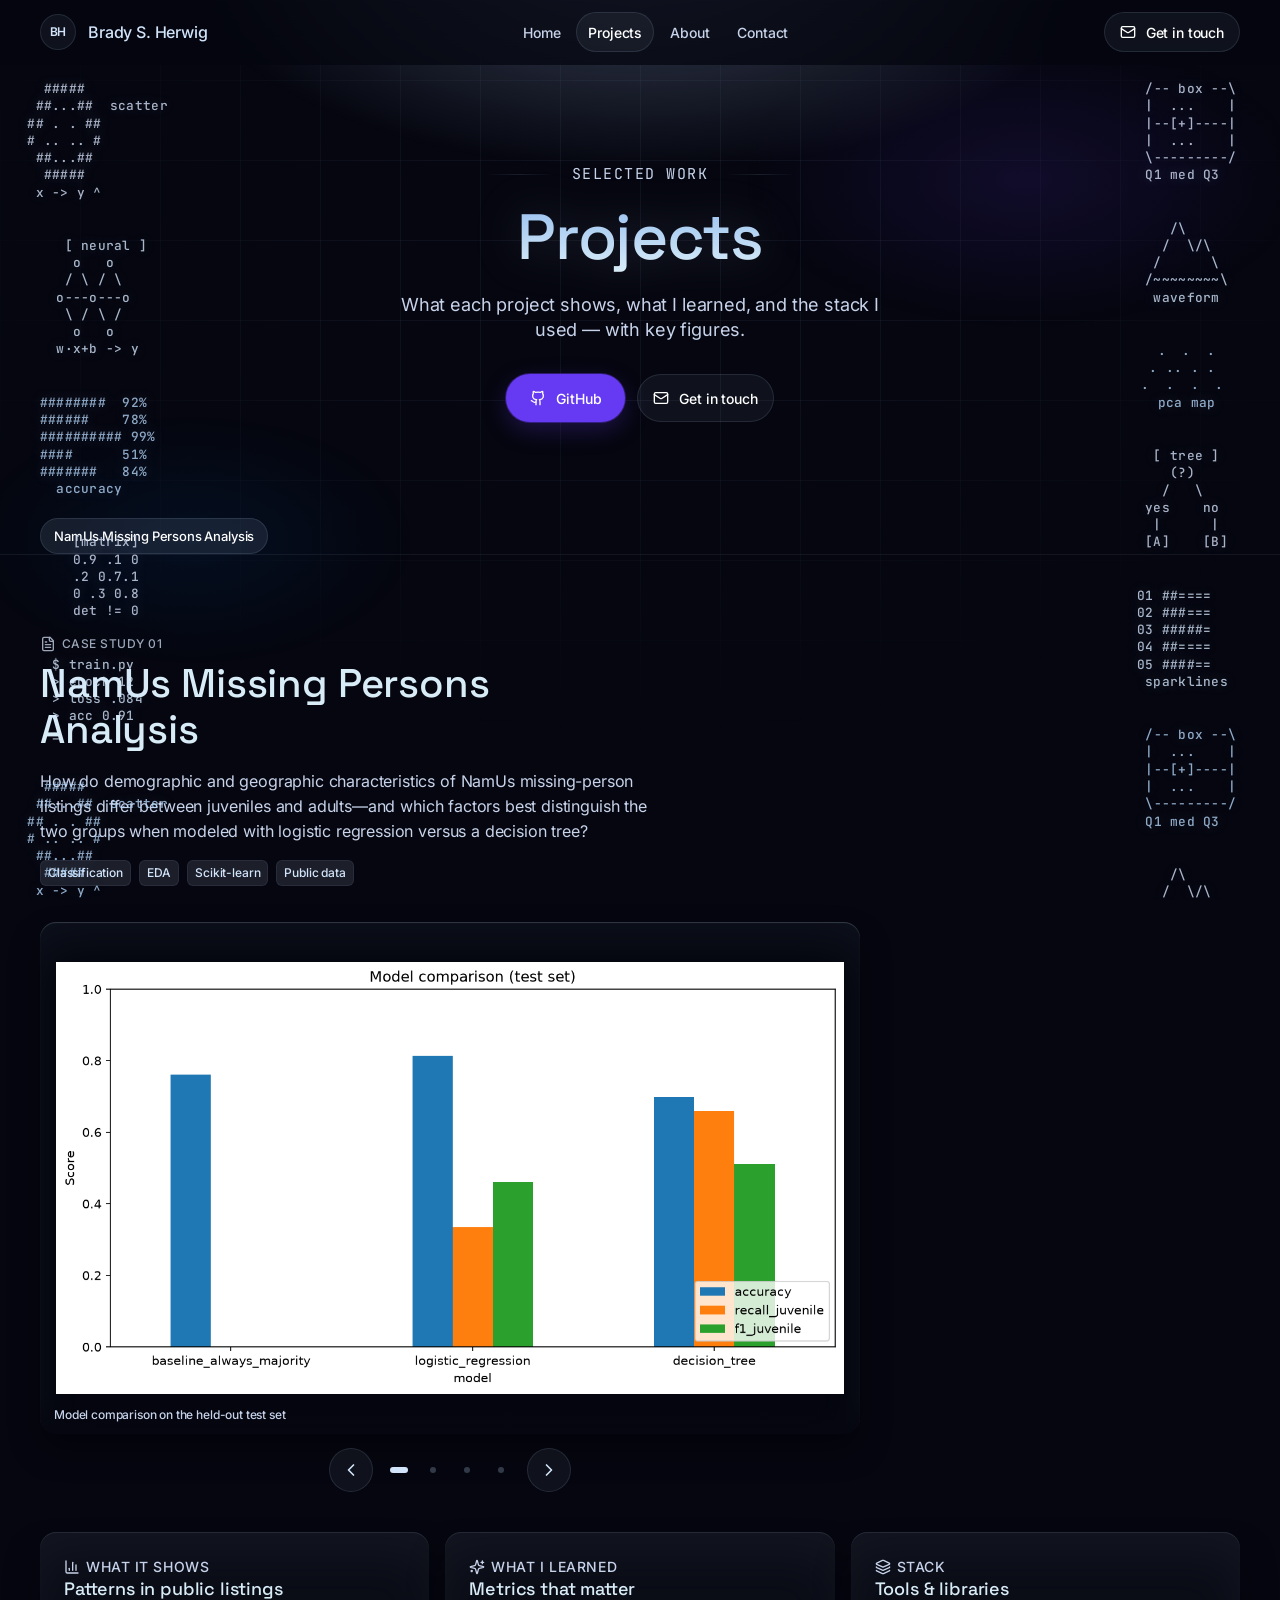
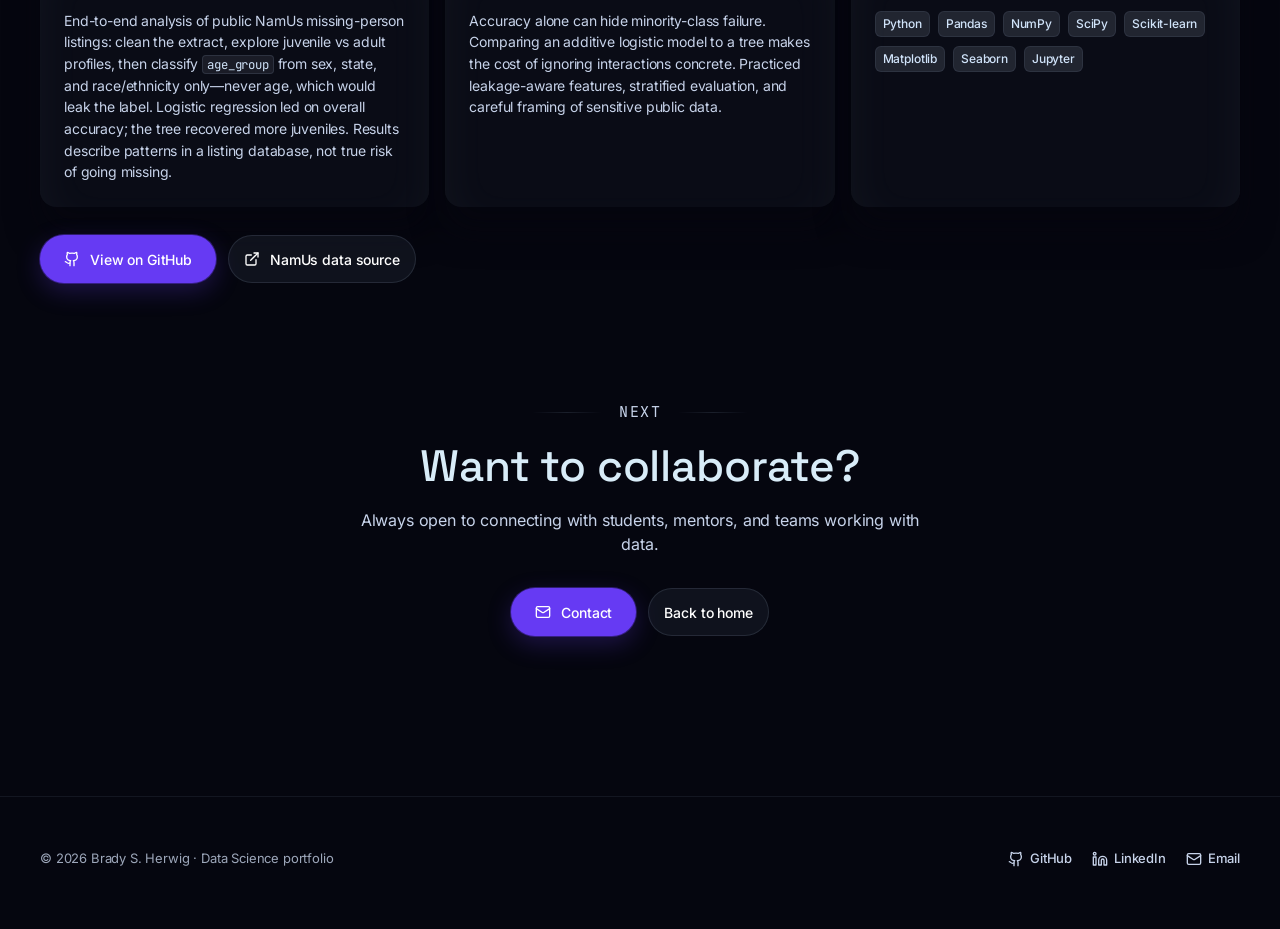
==== commit ad98fc40: "fix: paint side ASCII above ambient background Negative z-index bg layers and a solid grid fill coul" ====
--- a/projects.html
+++ b/projects.html
@@ -7,11 +7,117 @@
   <meta name="description" content="Selected data science projects by Brady S. Herwig — write-ups, figures, learnings, and tools.">
   <meta name="theme-color" content="#05060f">
   <link rel="stylesheet" href="assets/fonts/fonts.css">
-  <link rel="stylesheet" href="style.css">
+  <link rel="stylesheet" href="style.css?v=side-ascii-2">
 </head>
 <body data-page="projects">
   <div class="bg-grid" aria-hidden="true"></div>
   <div class="bg-halo" aria-hidden="true"></div>
+
+  <!-- Fixed side rails: static markup so visibility never depends on JS alone -->
+  <div class="side-ascii" aria-hidden="true">
+    <div class="side-ascii__rail side-ascii__rail--left">
+      <div class="side-ascii__track">
+        <pre class="side-ascii__fig">  #####
+ ##...##  scatter
+## . . ##
+# .. .. #
+ ##...##
+  #####
+ x -&gt; y ^</pre>
+        <pre class="side-ascii__fig side-ascii__fig--2">  [ neural ]
+   o   o
+  / \ / \
+ o---o---o
+  \ / \ /
+   o   o
+ w·x+b -&gt; y</pre>
+        <pre class="side-ascii__fig side-ascii__fig--3">########  92%
+######    78%
+########## 99%
+####      51%
+#######   84%
+  accuracy</pre>
+        <pre class="side-ascii__fig">  [matrix]
+  0.9 .1 0
+  .2 0.7.1
+  0 .3 0.8
+  det != 0</pre>
+        <pre class="side-ascii__fig side-ascii__fig--2">$ train.py
+&gt; epoch 12
+&gt; loss .084
+&gt; acc 0.91
+_</pre>
+        <pre class="side-ascii__fig side-ascii__fig--3">  #####
+ ##...##  scatter
+## . . ##
+# .. .. #
+ ##...##
+  #####
+ x -&gt; y ^</pre>
+        <pre class="side-ascii__fig">  [ neural ]
+   o   o
+  / \ / \
+ o---o---o
+  \ / \ /
+   o   o
+ w·x+b -&gt; y</pre>
+        <pre class="side-ascii__fig side-ascii__fig--2">########  92%
+######    78%
+########## 99%
+####      51%
+#######   84%
+  accuracy</pre>
+      </div>
+    </div>
+    <div class="side-ascii__rail side-ascii__rail--right">
+      <div class="side-ascii__track">
+        <pre class="side-ascii__fig">  /-- box --\
+  |  ...    |
+  |--[+]----|
+  |  ...    |
+  \---------/
+  Q1 med Q3</pre>
+        <pre class="side-ascii__fig side-ascii__fig--2">    /\
+   /  \/\
+  /      \
+ /~~~~~~~~\
+  waveform</pre>
+        <pre class="side-ascii__fig side-ascii__fig--3">  .  .  .
+ . .. . .
+.  .  .  .
+  pca map</pre>
+        <pre class="side-ascii__fig">  [ tree ]
+    (?)
+   /   \
+ yes    no
+  |      |
+ [A]    [B]</pre>
+        <pre class="side-ascii__fig side-ascii__fig--2">01 ##====
+02 ###===
+03 #####=
+04 ##====
+05 ####==
+ sparklines</pre>
+        <pre class="side-ascii__fig side-ascii__fig--3">  /-- box --\
+  |  ...    |
+  |--[+]----|
+  |  ...    |
+  \---------/
+  Q1 med Q3</pre>
+        <pre class="side-ascii__fig">    /\
+   /  \/\
+  /      \
+ /~~~~~~~~\
+  waveform</pre>
+        <pre class="side-ascii__fig side-ascii__fig--2">  [ tree ]
+    (?)
+   /   \
+ yes    no
+  |      |
+ [A]    [B]</pre>
+      </div>
+    </div>
+  </div>
 
   <nav class="nav" id="site-nav">
     <div class="shell nav__inner">
@@ -258,6 +364,6 @@
   </footer>
 
   <div id="toast" class="toast" role="status" aria-live="polite" hidden></div>
-  <script src="script.js"></script>
+  <script src="script.js?v=side-ascii-2"></script>
 </body>
 </html>
--- a/style.css
+++ b/style.css
@@ -129,6 +129,8 @@
   scroll-behavior: smooth;
   background: var(--color-midnight-canvas);
   color: var(--color-frost-glow);
+  /* clip (not hidden on body) so position:fixed side rails stay viewport-fixed */
+  overflow-x: clip;
 }
 
 body {
@@ -143,7 +145,8 @@
   color: var(--color-frost-glow);
   -webkit-font-smoothing: antialiased;
   position: relative;
-  overflow-x: hidden;
+  /* Keep horizontal overflow visible on body so fixed side rails stay viewport-fixed */
+  overflow-x: visible;
 }
 
 img {
@@ -322,13 +325,18 @@
   margin-inline-end: 2px;
 }
 
-/* ---------- ambient canvas ---------- */
+/* ---------- layer stack (critical — never put bg at negative z-index) ----------
+   0  bg-grid / bg-halo   (ambient, under everything)
+   2  main / footer       (page content)
+   3  side-ascii          (fixed gutters — ABOVE bg + content, under nav)
+   50 nav                 (sticky chrome)
+   ------------------------------------------------------------------ */
 .bg-grid {
   position: fixed;
   inset: 0;
-  z-index: -2;
+  z-index: 0;
   pointer-events: none;
-  background-color: var(--color-midnight-canvas);
+  /* no solid fill — body already paints canvas; solid fill here hid side layers */
   background-image:
     linear-gradient(rgba(186, 215, 247, 0.06) 1px, transparent 1px),
     linear-gradient(90deg, rgba(186, 215, 247, 0.06) 1px, transparent 1px);
@@ -340,12 +348,123 @@
 .bg-halo {
   position: fixed;
   inset: 0;
-  z-index: -1;
+  z-index: 0;
   pointer-events: none;
   background:
     radial-gradient(ellipse 60% 40% at 50% -5%, rgba(124, 145, 182, 0.45), transparent 60%),
     radial-gradient(ellipse 40% 30% at 80% 20%, rgba(102, 58, 243, 0.12), transparent 55%),
     radial-gradient(ellipse 35% 28% at 15% 60%, rgba(2, 125, 234, 0.08), transparent 50%);
+}
+
+/* ---------- cool ASCII side rails (fixed; above ambient bg) ---------- */
+.side-ascii {
+  display: none;
+  position: fixed;
+  top: 0;
+  right: 0;
+  bottom: 0;
+  left: 0;
+  width: 100vw;
+  height: 100vh;
+  height: 100dvh;
+  z-index: 3;
+  pointer-events: none;
+  overflow: hidden;
+  user-select: none;
+}
+
+/* Show when there is side space (tablet landscape / laptop+) */
+@media (min-width: 900px) {
+  .side-ascii {
+    display: block;
+  }
+}
+
+.side-ascii__rail {
+  position: absolute;
+  top: 0;
+  bottom: 0;
+  width: clamp(120px, 14vw, 180px);
+  display: flex;
+  flex-direction: column;
+  align-items: center;
+  justify-content: flex-start;
+  gap: 36px;
+  padding: 80px 8px 40px;
+  box-sizing: border-box;
+  overflow: hidden;
+}
+
+.side-ascii__rail--left {
+  left: 8px;
+  right: auto;
+}
+
+.side-ascii__rail--right {
+  right: 8px;
+  left: auto;
+}
+
+.side-ascii__track {
+  display: flex;
+  flex-direction: column;
+  align-items: center;
+  gap: 36px;
+  animation: side-ascii-drift 70s linear infinite;
+}
+
+.side-ascii__rail--right .side-ascii__track {
+  animation-direction: reverse;
+  animation-duration: 85s;
+}
+
+@keyframes side-ascii-drift {
+  from {
+    transform: translateY(0);
+  }
+  to {
+    transform: translateY(-50%);
+  }
+}
+
+.side-ascii__fig {
+  margin: 0;
+  padding: 0;
+  font-family: var(--font-jetbrains-mono), ui-monospace, Consolas, "Courier New", monospace;
+  font-size: clamp(11px, 1vw, 13px);
+  line-height: 1.35;
+  font-weight: 500;
+  letter-spacing: 0.02em;
+  white-space: pre;
+  color: #c7d3ea;
+  opacity: 0.85;
+  text-shadow: 0 0 16px rgba(186, 215, 247, 0.35);
+}
+
+.side-ascii__fig--2 {
+  color: #d1e4fa;
+  opacity: 0.8;
+}
+
+.side-ascii__fig--3 {
+  color: #b6d9fc;
+  opacity: 0.78;
+}
+
+@media (prefers-reduced-motion: reduce) {
+  .side-ascii__track {
+    animation: none;
+  }
+  .side-ascii__fig {
+    text-shadow: none;
+  }
+}
+
+/* Content above ambient + side rails */
+main,
+.footer {
+  position: relative;
+  z-index: 2;
 }
 
 /* ---------- layout ---------- */
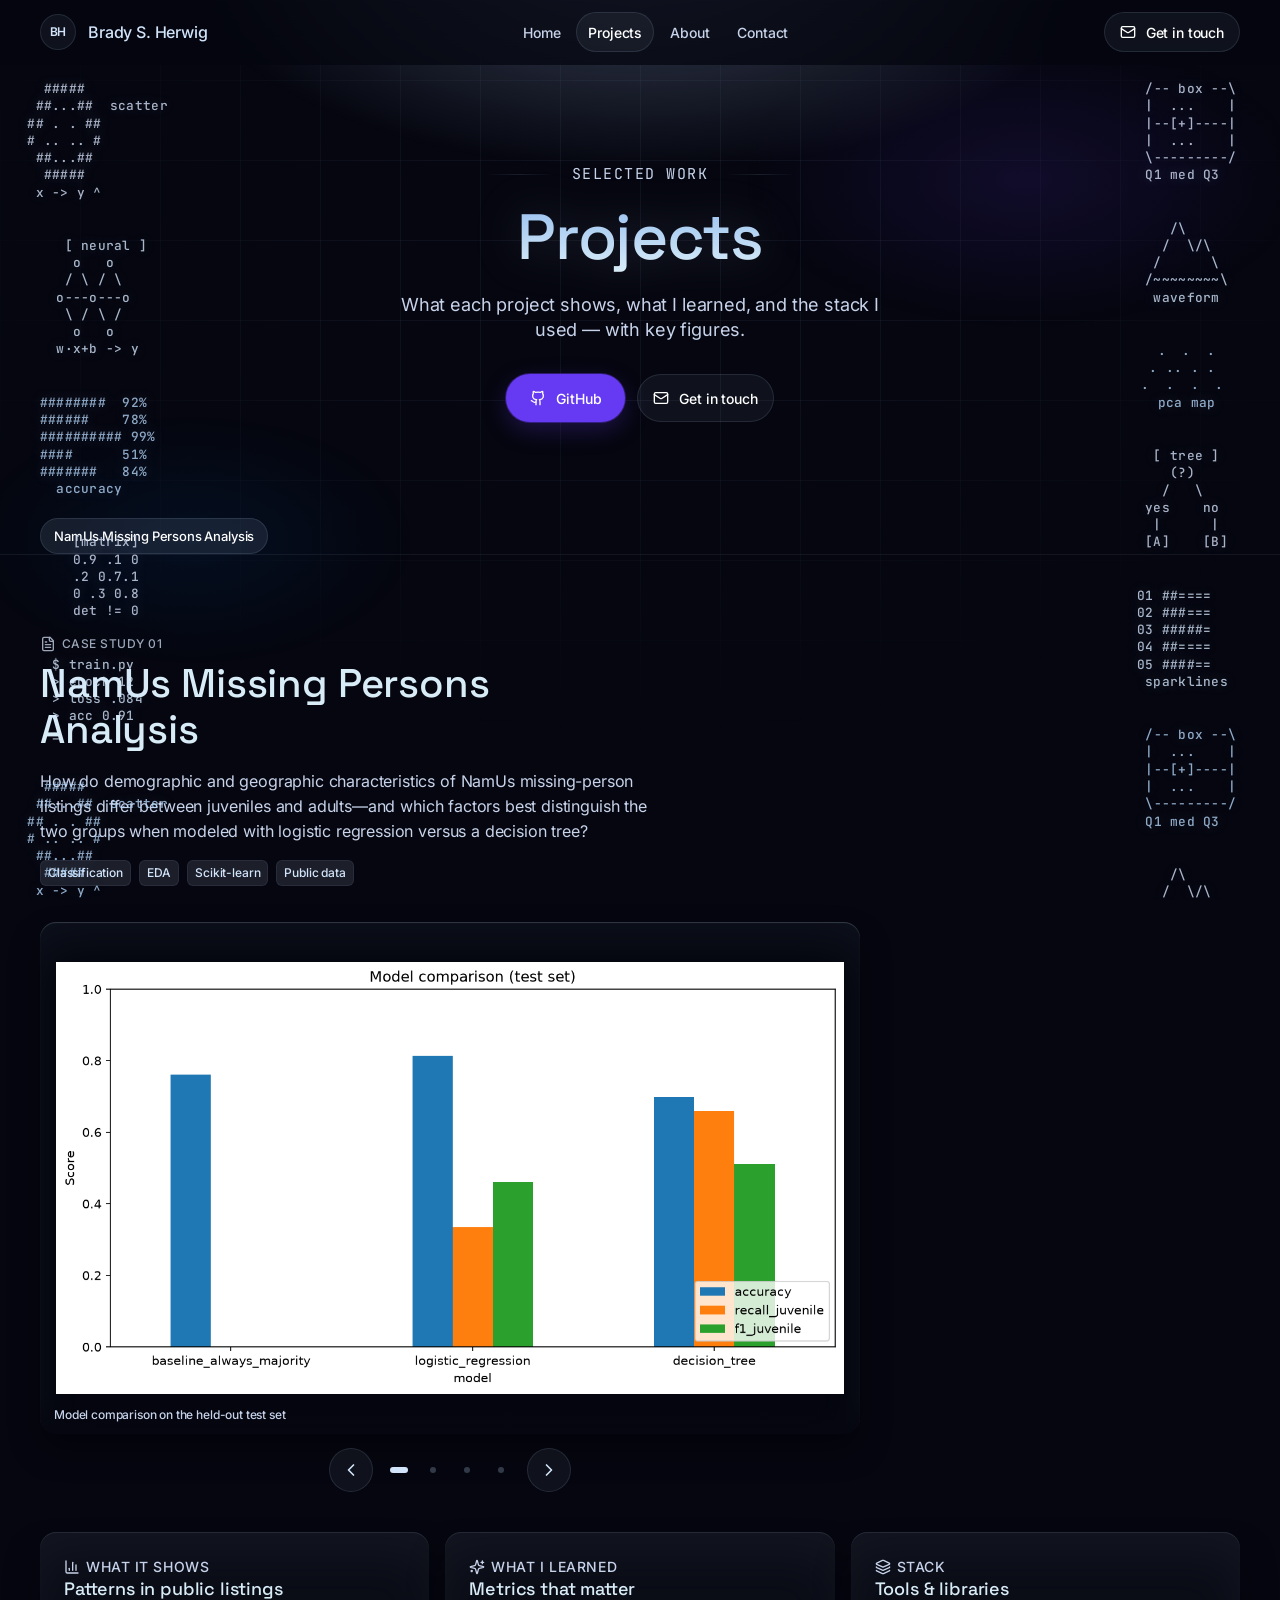
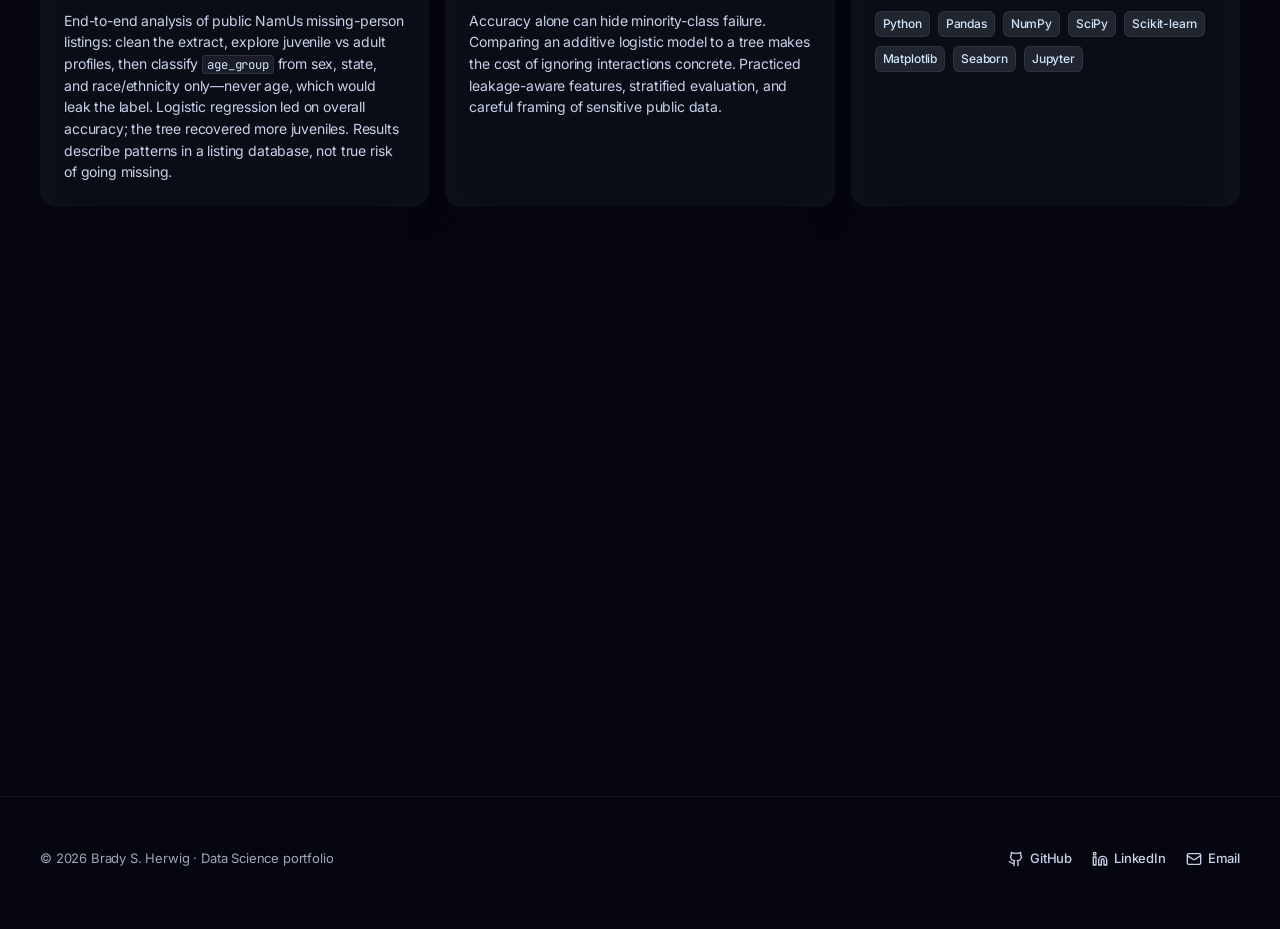
==== commit de7c00df: "perf: speed up side ASCII rail scroll further Cut drift again roughly in half (35s/42s → 18s/22s) fo" ====
--- a/projects.html
+++ b/projects.html
@@ -7,7 +7,7 @@
   <meta name="description" content="Selected data science projects by Brady S. Herwig — write-ups, figures, learnings, and tools.">
   <meta name="theme-color" content="#05060f">
   <link rel="stylesheet" href="assets/fonts/fonts.css">
-  <link rel="stylesheet" href="style.css?v=side-ascii-2">
+  <link rel="stylesheet" href="style.css?v=side-ascii-4">
 </head>
 <body data-page="projects">
   <div class="bg-grid" aria-hidden="true"></div>
--- a/style.css
+++ b/style.css
@@ -410,12 +410,12 @@
   flex-direction: column;
   align-items: center;
   gap: 36px;
-  animation: side-ascii-drift 70s linear infinite;
+  animation: side-ascii-drift 18s linear infinite;
 }
 
 .side-ascii__rail--right .side-ascii__track {
   animation-direction: reverse;
-  animation-duration: 85s;
+  animation-duration: 22s;
 }
 
 @keyframes side-ascii-drift {
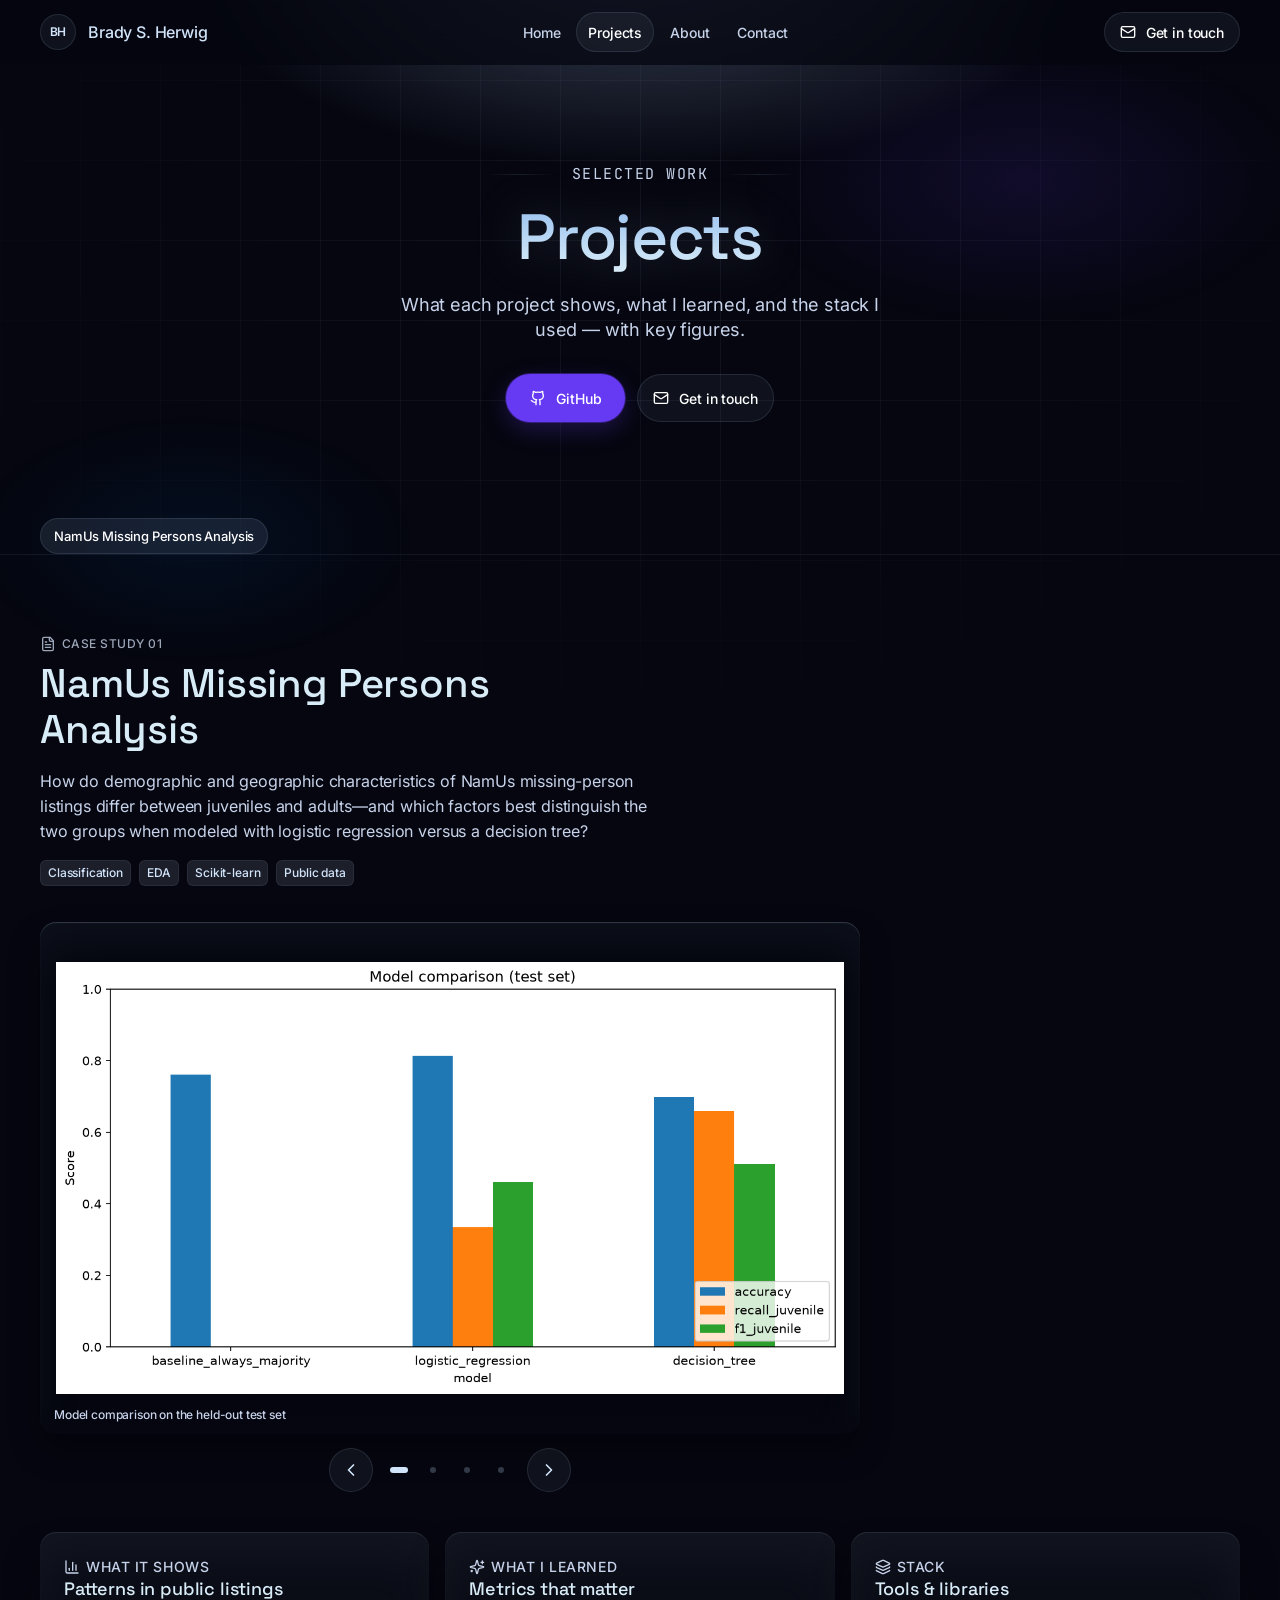
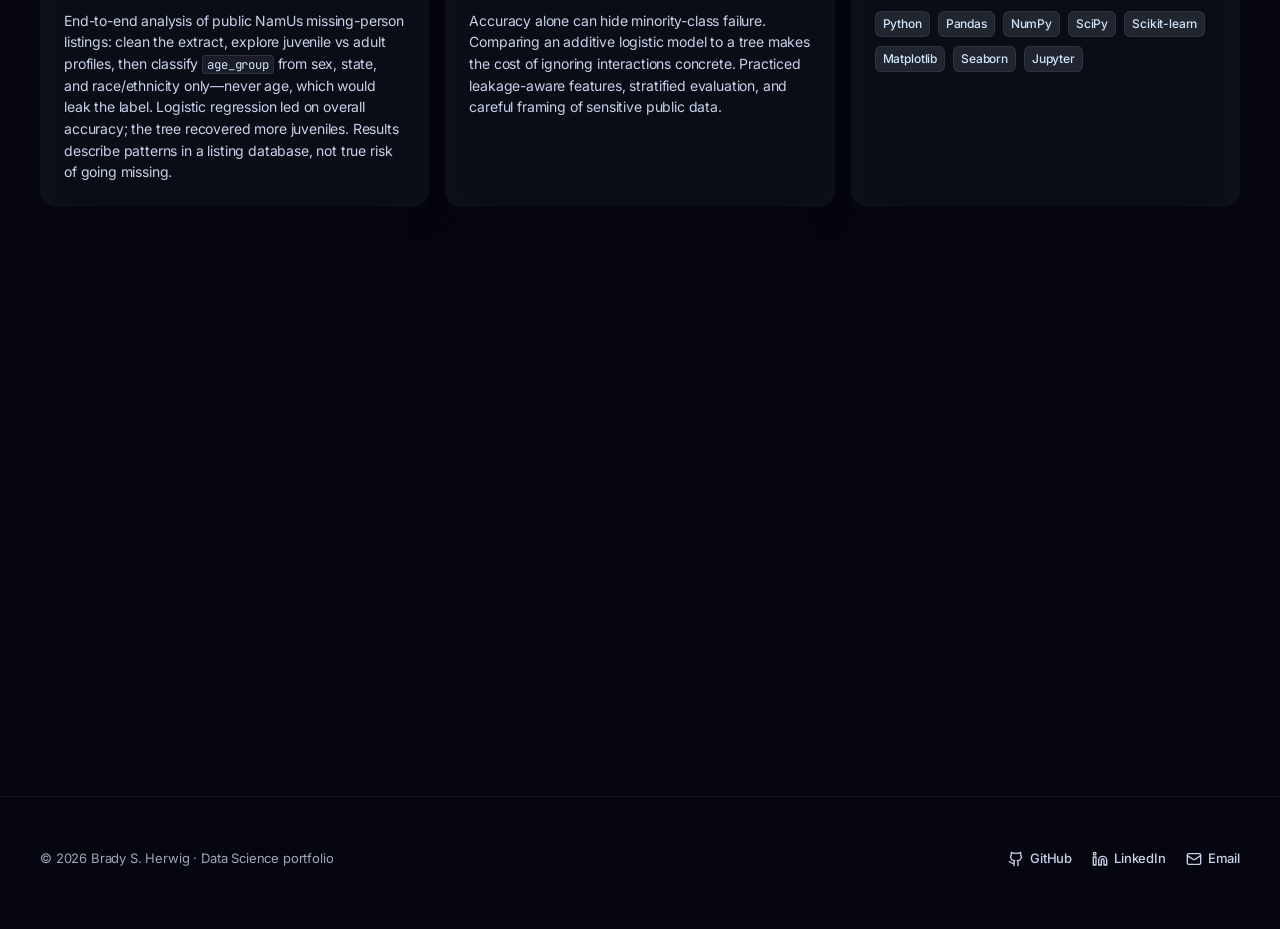
==== commit ddc04797: "chore: remove side ASCII art rails The gutter figures looked off, so drop the markup, CSS, JS, and t" ====
--- a/projects.html
+++ b/projects.html
@@ -7,117 +7,11 @@
   <meta name="description" content="Selected data science projects by Brady S. Herwig — write-ups, figures, learnings, and tools.">
   <meta name="theme-color" content="#05060f">
   <link rel="stylesheet" href="assets/fonts/fonts.css">
-  <link rel="stylesheet" href="style.css?v=side-ascii-4">
+  <link rel="stylesheet" href="style.css?v=5">
 </head>
 <body data-page="projects">
   <div class="bg-grid" aria-hidden="true"></div>
   <div class="bg-halo" aria-hidden="true"></div>
-
-  <!-- Fixed side rails: static markup so visibility never depends on JS alone -->
-  <div class="side-ascii" aria-hidden="true">
-    <div class="side-ascii__rail side-ascii__rail--left">
-      <div class="side-ascii__track">
-        <pre class="side-ascii__fig">  #####
- ##...##  scatter
-## . . ##
-# .. .. #
- ##...##
-  #####
- x -&gt; y ^</pre>
-        <pre class="side-ascii__fig side-ascii__fig--2">  [ neural ]
-   o   o
-  / \ / \
- o---o---o
-  \ / \ /
-   o   o
- w·x+b -&gt; y</pre>
-        <pre class="side-ascii__fig side-ascii__fig--3">########  92%
-######    78%
-########## 99%
-####      51%
-#######   84%
-  accuracy</pre>
-        <pre class="side-ascii__fig">  [matrix]
-  0.9 .1 0
-  .2 0.7.1
-  0 .3 0.8
-  det != 0</pre>
-        <pre class="side-ascii__fig side-ascii__fig--2">$ train.py
-&gt; epoch 12
-&gt; loss .084
-&gt; acc 0.91
-_</pre>
-        <pre class="side-ascii__fig side-ascii__fig--3">  #####
- ##...##  scatter
-## . . ##
-# .. .. #
- ##...##
-  #####
- x -&gt; y ^</pre>
-        <pre class="side-ascii__fig">  [ neural ]
-   o   o
-  / \ / \
- o---o---o
-  \ / \ /
-   o   o
- w·x+b -&gt; y</pre>
-        <pre class="side-ascii__fig side-ascii__fig--2">########  92%
-######    78%
-########## 99%
-####      51%
-#######   84%
-  accuracy</pre>
-      </div>
-    </div>
-    <div class="side-ascii__rail side-ascii__rail--right">
-      <div class="side-ascii__track">
-        <pre class="side-ascii__fig">  /-- box --\
-  |  ...    |
-  |--[+]----|
-  |  ...    |
-  \---------/
-  Q1 med Q3</pre>
-        <pre class="side-ascii__fig side-ascii__fig--2">    /\
-   /  \/\
-  /      \
- /~~~~~~~~\
-  waveform</pre>
-        <pre class="side-ascii__fig side-ascii__fig--3">  .  .  .
- . .. . .
-.  .  .  .
-  pca map</pre>
-        <pre class="side-ascii__fig">  [ tree ]
-    (?)
-   /   \
- yes    no
-  |      |
- [A]    [B]</pre>
-        <pre class="side-ascii__fig side-ascii__fig--2">01 ##====
-02 ###===
-03 #####=
-04 ##====
-05 ####==
- sparklines</pre>
-        <pre class="side-ascii__fig side-ascii__fig--3">  /-- box --\
-  |  ...    |
-  |--[+]----|
-  |  ...    |
-  \---------/
-  Q1 med Q3</pre>
-        <pre class="side-ascii__fig">    /\
-   /  \/\
-  /      \
- /~~~~~~~~\
-  waveform</pre>
-        <pre class="side-ascii__fig side-ascii__fig--2">  [ tree ]
-    (?)
-   /   \
- yes    no
-  |      |
- [A]    [B]</pre>
-      </div>
-    </div>
-  </div>
 
   <nav class="nav" id="site-nav">
     <div class="shell nav__inner">
@@ -364,6 +258,6 @@
   </footer>
 
   <div id="toast" class="toast" role="status" aria-live="polite" hidden></div>
-  <script src="script.js?v=side-ascii-2"></script>
+  <script src="script.js?v=5"></script>
 </body>
 </html>
--- a/style.css
+++ b/style.css
@@ -328,7 +328,6 @@
 /* ---------- layer stack (critical — never put bg at negative z-index) ----------
    0  bg-grid / bg-halo   (ambient, under everything)
    2  main / footer       (page content)
-   3  side-ascii          (fixed gutters — ABOVE bg + content, under nav)
    50 nav                 (sticky chrome)
    ------------------------------------------------------------------ */
 .bg-grid {
@@ -356,111 +355,7 @@
     radial-gradient(ellipse 35% 28% at 15% 60%, rgba(2, 125, 234, 0.08), transparent 50%);
 }
 
-/* ---------- cool ASCII side rails (fixed; above ambient bg) ---------- */
-.side-ascii {
-  display: none;
-  position: fixed;
-  top: 0;
-  right: 0;
-  bottom: 0;
-  left: 0;
-  width: 100vw;
-  height: 100vh;
-  height: 100dvh;
-  z-index: 3;
-  pointer-events: none;
-  overflow: hidden;
-  user-select: none;
-}
-
-/* Show when there is side space (tablet landscape / laptop+) */
-@media (min-width: 900px) {
-  .side-ascii {
-    display: block;
-  }
-}
-
-.side-ascii__rail {
-  position: absolute;
-  top: 0;
-  bottom: 0;
-  width: clamp(120px, 14vw, 180px);
-  display: flex;
-  flex-direction: column;
-  align-items: center;
-  justify-content: flex-start;
-  gap: 36px;
-  padding: 80px 8px 40px;
-  box-sizing: border-box;
-  overflow: hidden;
-}
-
-.side-ascii__rail--left {
-  left: 8px;
-  right: auto;
-}
-
-.side-ascii__rail--right {
-  right: 8px;
-  left: auto;
-}
-
-.side-ascii__track {
-  display: flex;
-  flex-direction: column;
-  align-items: center;
-  gap: 36px;
-  animation: side-ascii-drift 18s linear infinite;
-}
-
-.side-ascii__rail--right .side-ascii__track {
-  animation-direction: reverse;
-  animation-duration: 22s;
-}
-
-@keyframes side-ascii-drift {
-  from {
-    transform: translateY(0);
-  }
-  to {
-    transform: translateY(-50%);
-  }
-}
-
-.side-ascii__fig {
-  margin: 0;
-  padding: 0;
-  font-family: var(--font-jetbrains-mono), ui-monospace, Consolas, "Courier New", monospace;
-  font-size: clamp(11px, 1vw, 13px);
-  line-height: 1.35;
-  font-weight: 500;
-  letter-spacing: 0.02em;
-  white-space: pre;
-  color: #c7d3ea;
-  opacity: 0.85;
-  text-shadow: 0 0 16px rgba(186, 215, 247, 0.35);
-}
-
-.side-ascii__fig--2 {
-  color: #d1e4fa;
-  opacity: 0.8;
-}
-
-.side-ascii__fig--3 {
-  color: #b6d9fc;
-  opacity: 0.78;
-}
-
-@media (prefers-reduced-motion: reduce) {
-  .side-ascii__track {
-    animation: none;
-  }
-  .side-ascii__fig {
-    text-shadow: none;
-  }
-}
-
-/* Content above ambient + side rails */
+/* Content above ambient background */
 main,
 .footer {
   position: relative;
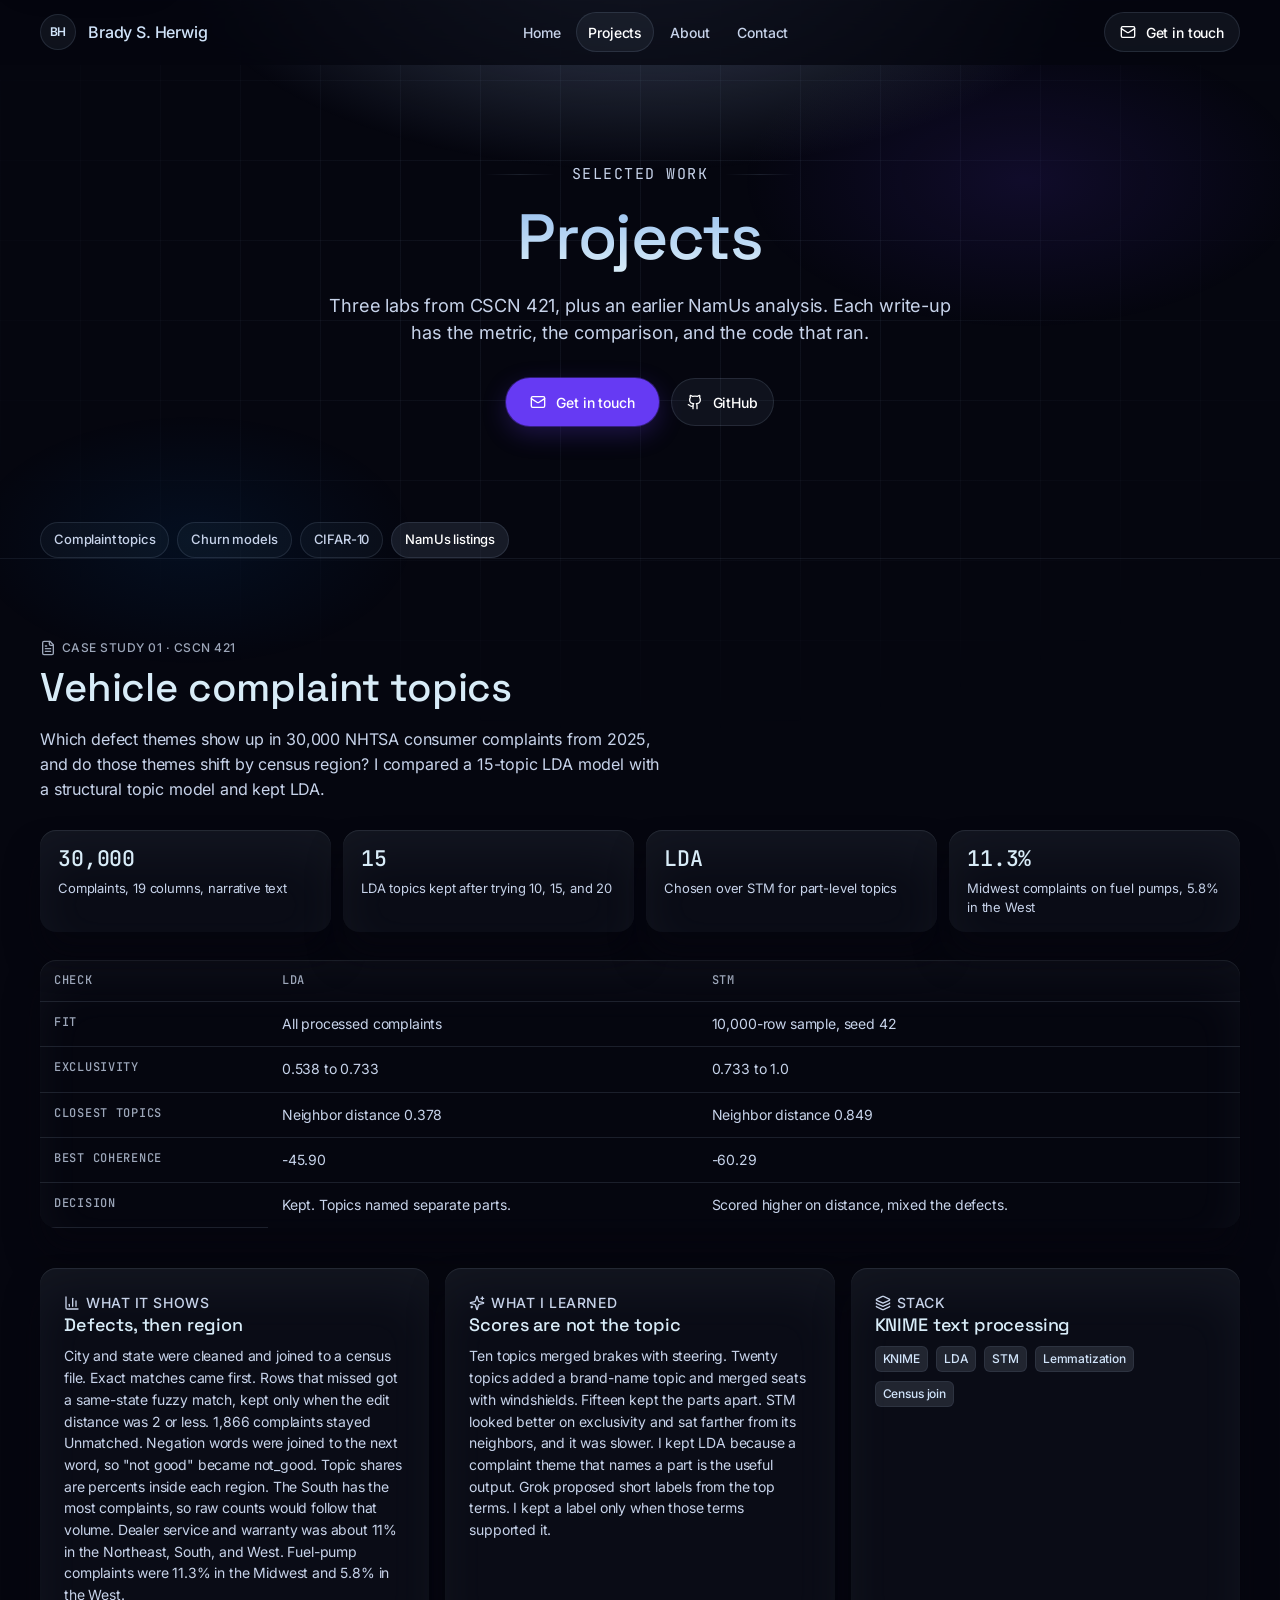
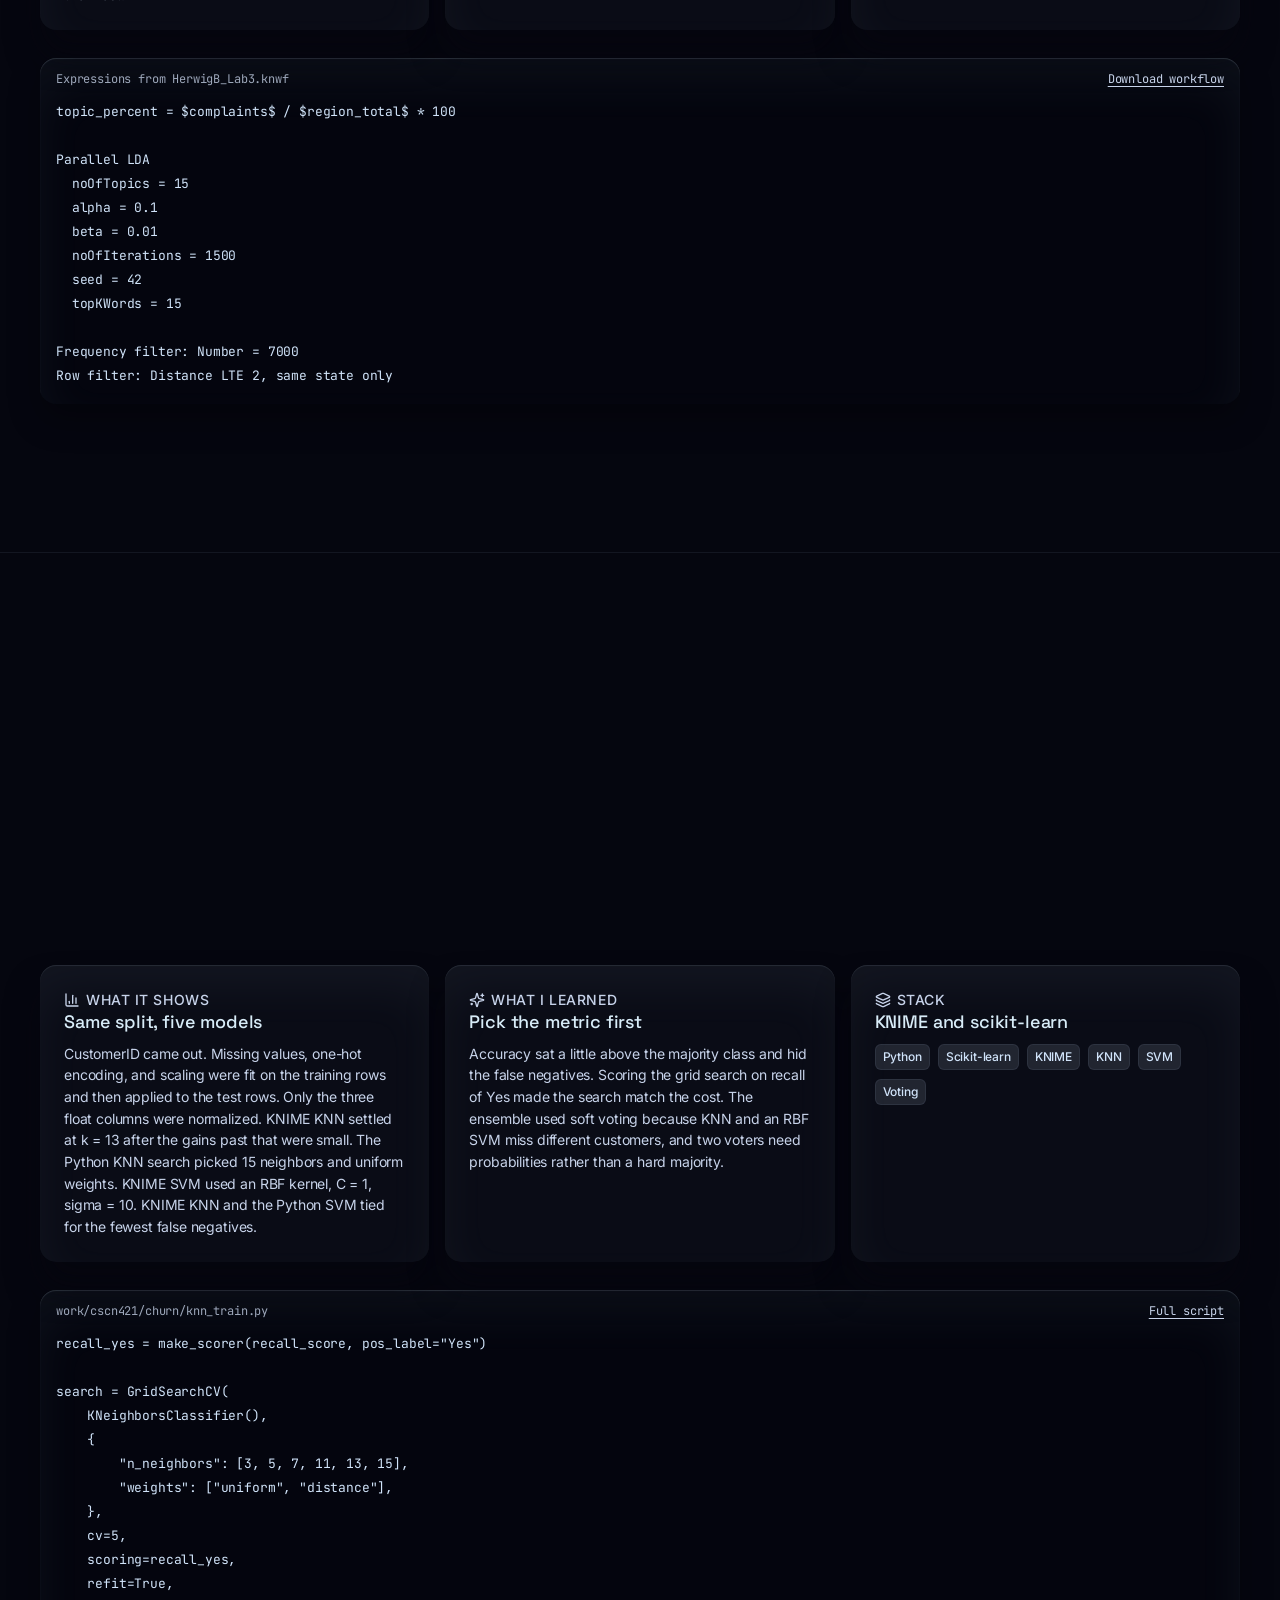
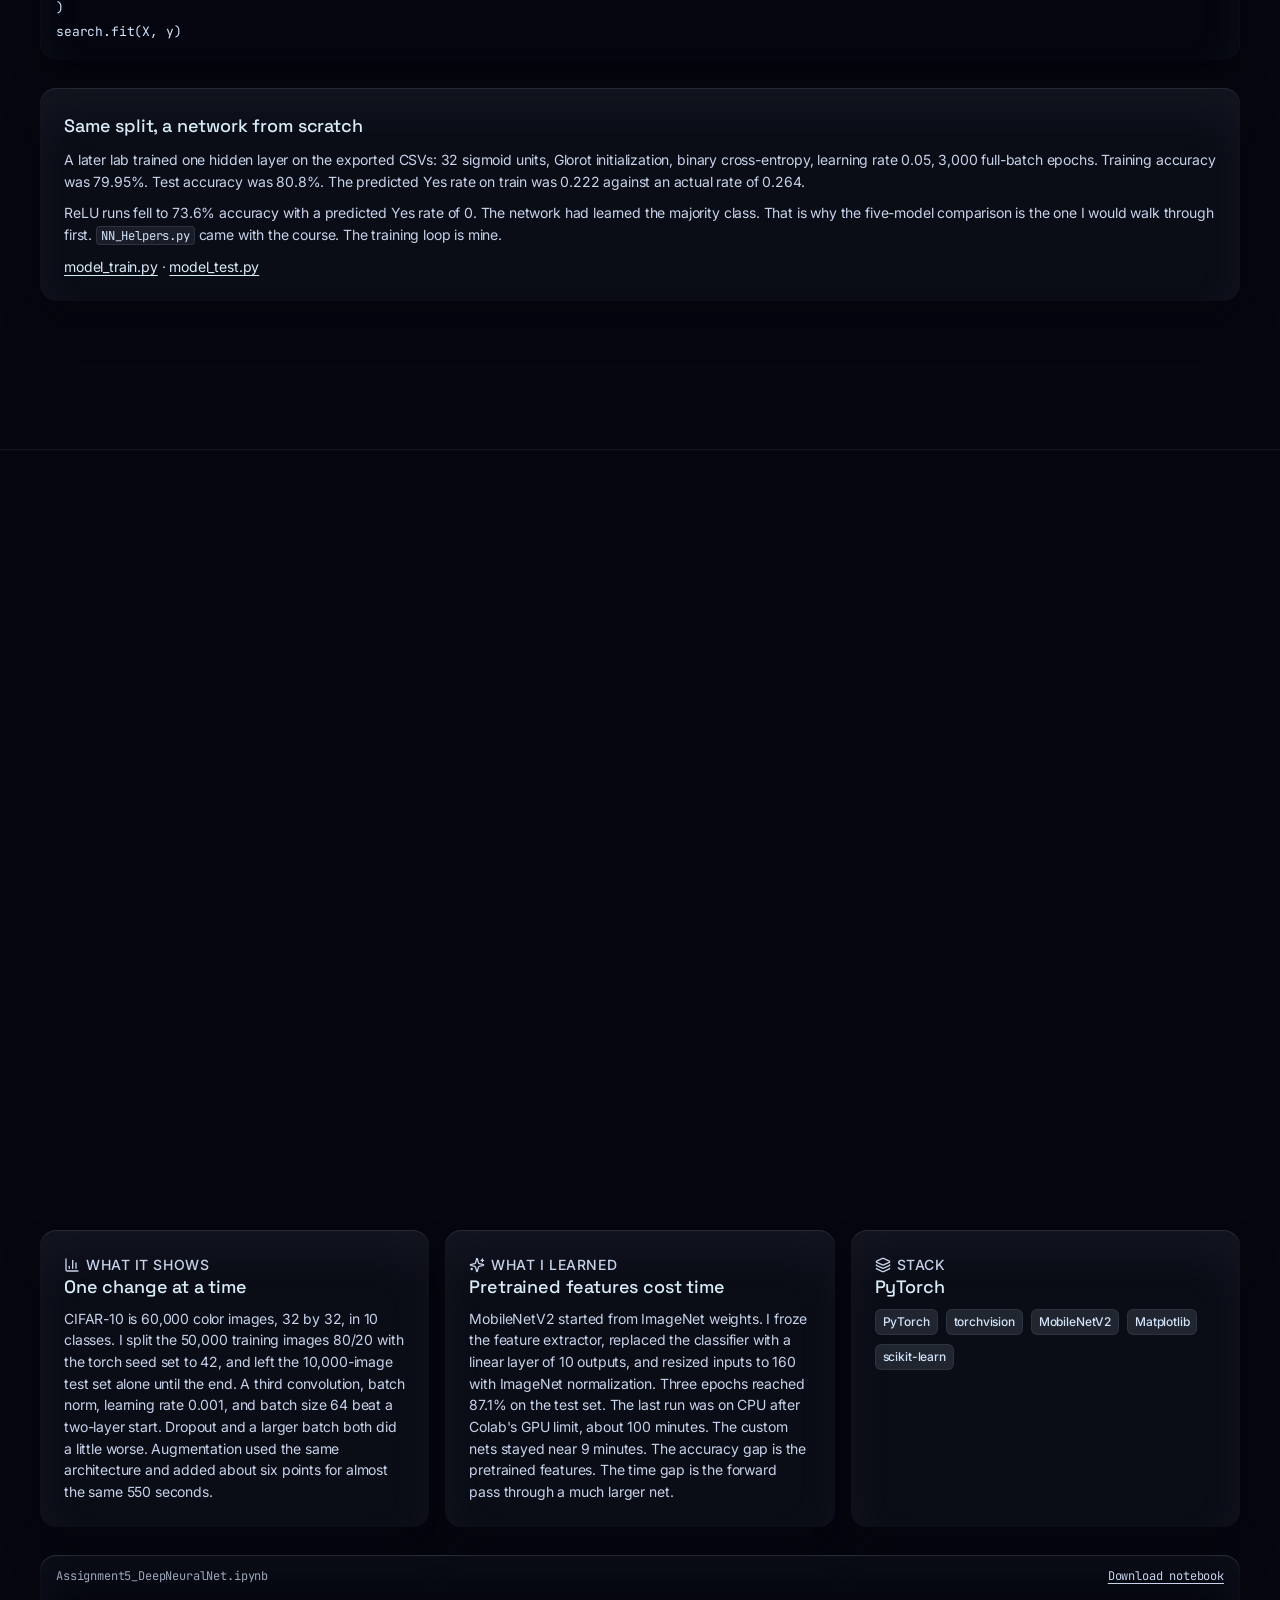
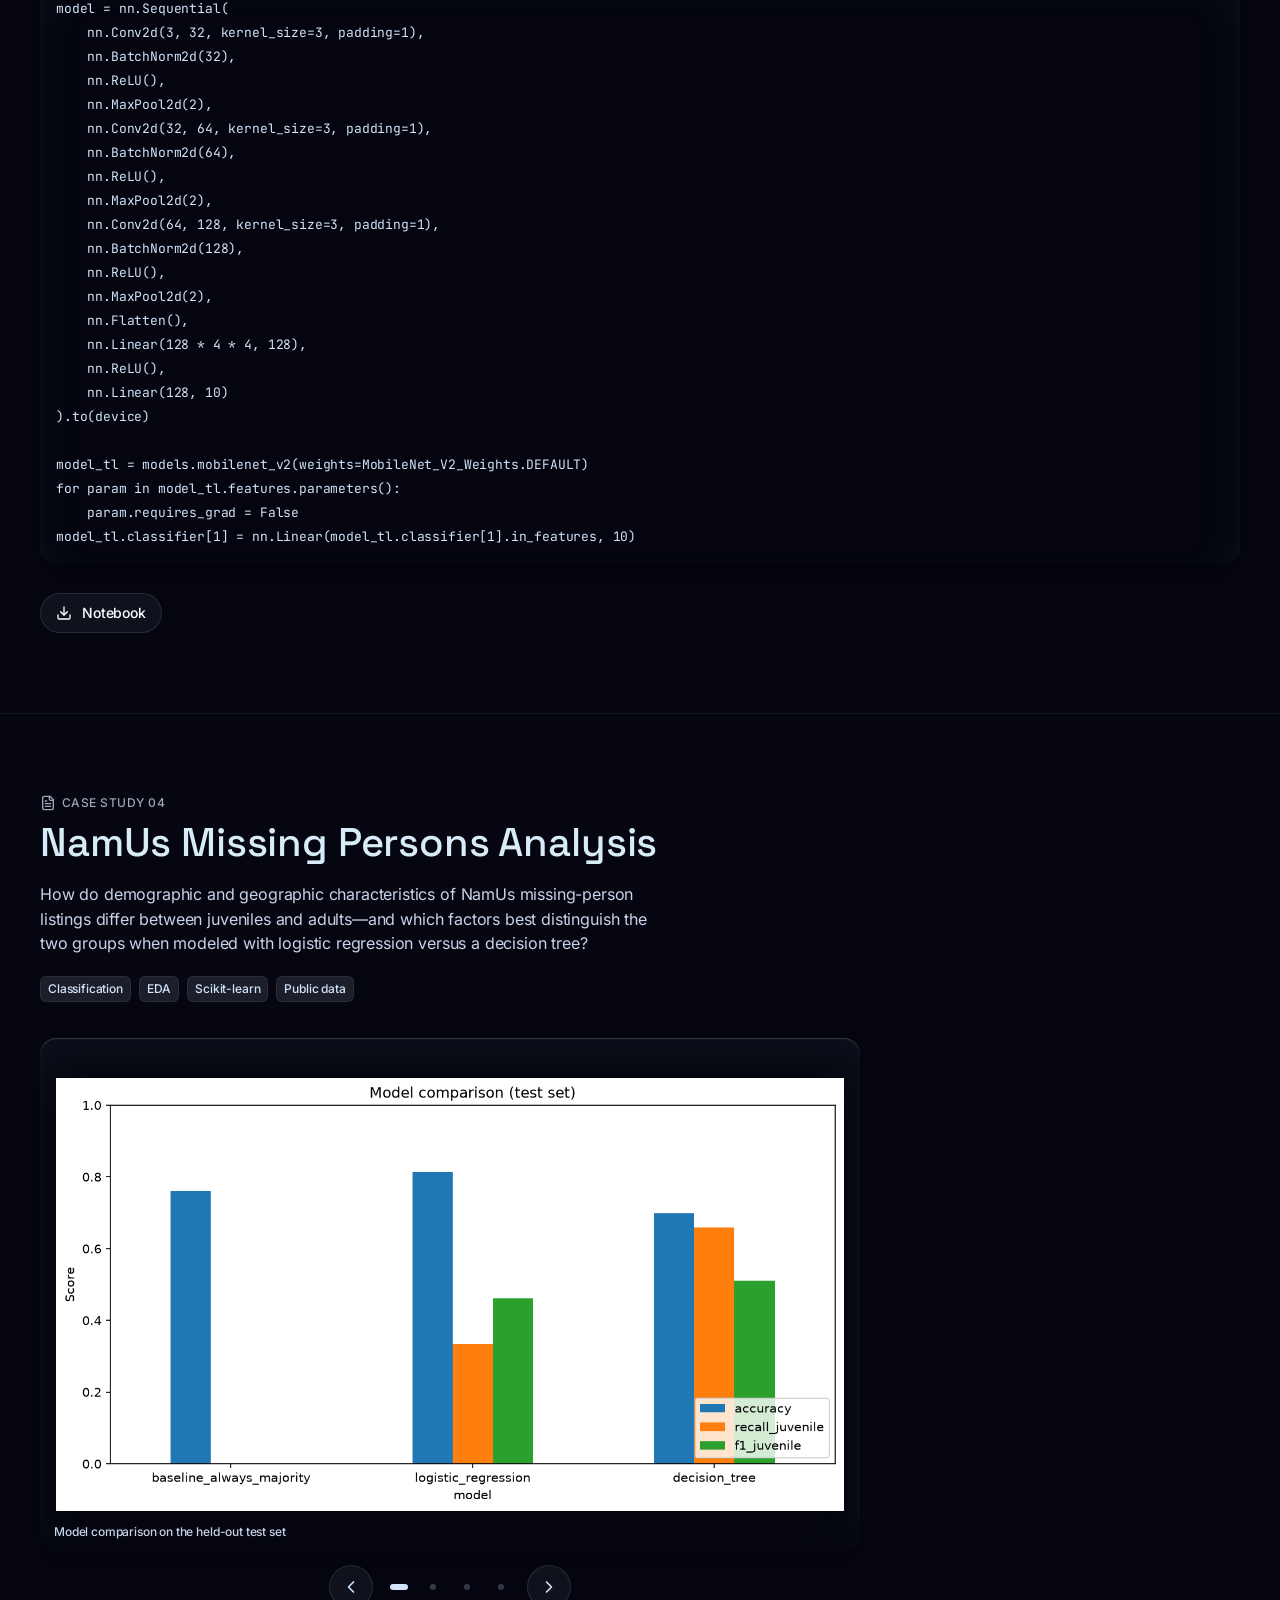
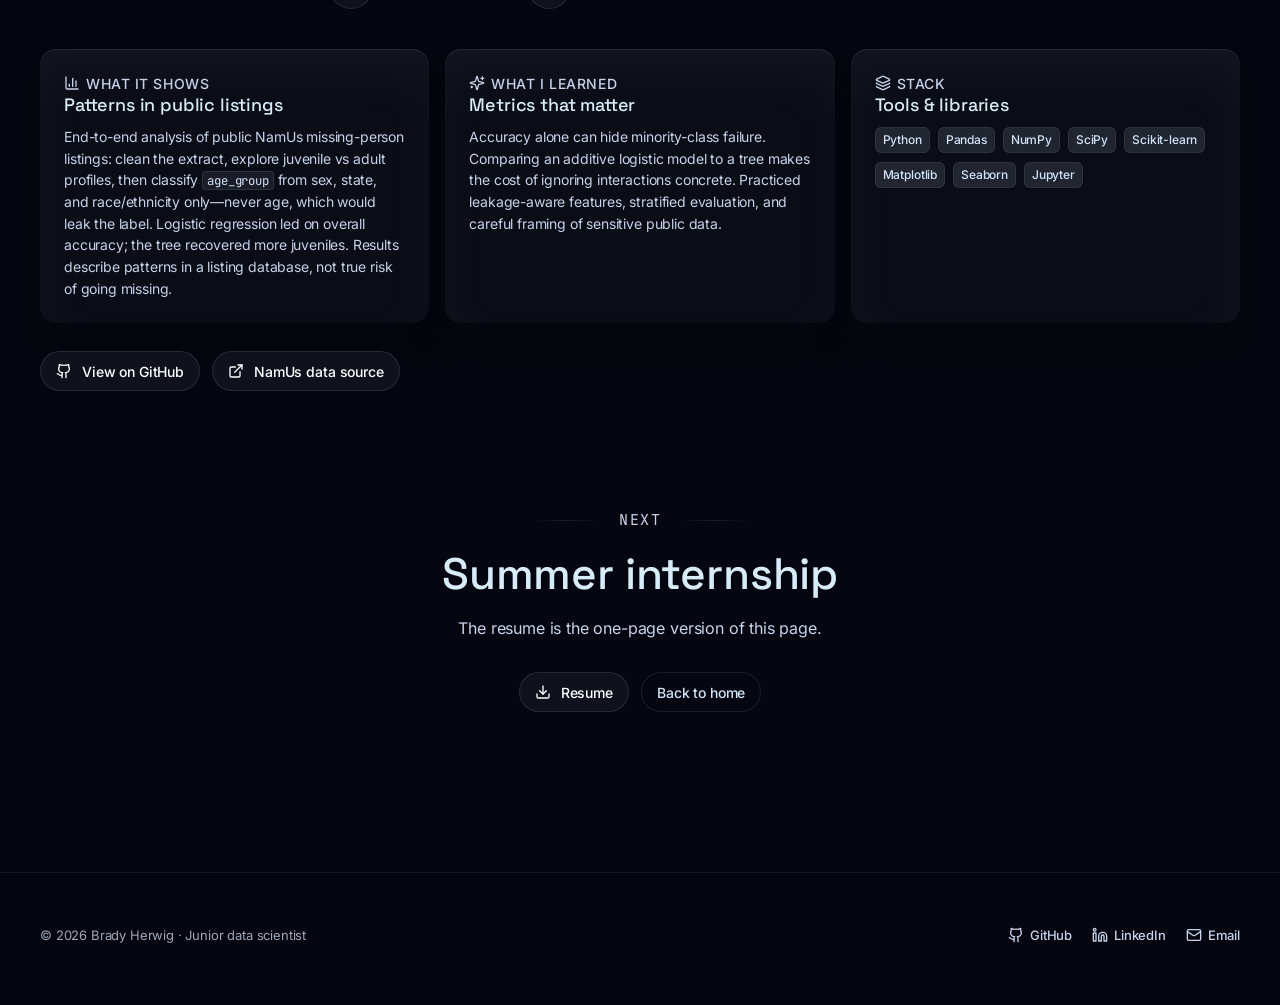
==== commit 7929ff00: "feat: add CSCN 421 case studies and updated resume Show the complaint, churn, and CIFAR-10 work for " ====
--- a/projects.html
+++ b/projects.html
@@ -3,13 +3,14 @@
 <head>
   <meta charset="UTF-8">
   <meta name="viewport" content="width=device-width, initial-scale=1.0">
-  <title>Projects | Brady S. Herwig</title>
-  <meta name="description" content="Selected data science projects by Brady S. Herwig — write-ups, figures, learnings, and tools.">
+  <title>Projects | Brady Herwig</title>
+  <meta name="description" content="Project write-ups by Brady Herwig: NHTSA complaint topics, telecom churn models, CIFAR-10 CNNs, and a NamUs listing analysis.">
   <meta name="theme-color" content="#05060f">
   <link rel="stylesheet" href="assets/fonts/fonts.css">
-  <link rel="stylesheet" href="style.css?v=5">
+  <link rel="stylesheet" href="style.css?v=6">
 </head>
 <body data-page="projects">
+  <a class="skip-link" href="#top">Skip to content</a>
   <div class="bg-grid" aria-hidden="true"></div>
   <div class="bg-halo" aria-hidden="true"></div>
 
@@ -46,22 +47,22 @@
     </div>
   </nav>
 
-  <main>
+  <main id="top">
     <header class="hero">
       <div class="shell">
         <p class="eyebrow reveal">Selected work</p>
-        <h1 class="display display--hero reveal d1" style="font-size: clamp(2.5rem, 8vw, 4rem);">Projects</h1>
+        <h1 class="display display--page reveal d1">Projects</h1>
         <p class="hero__sub reveal d2">
-          What each project shows, what I learned, and the stack I used — with key figures.
+          Three labs from CSCN 421, plus an earlier NamUs analysis. Each write-up has the metric, the comparison, and the code that ran.
         </p>
         <div class="hero__actions reveal d3">
-          <a class="btn btn--violet" href="https://github.com/BradyHerwig" target="_blank" rel="noopener noreferrer">
+          <a class="btn btn--violet" href="index.html#contact">
+            <span class="icon icon--sm" data-icon="mail" aria-hidden="true"></span>
+            Get in touch
+          </a>
+          <a class="btn btn--ghost" href="https://github.com/BradyHerwig" target="_blank" rel="noopener noreferrer">
             <span class="icon icon--sm" data-icon="github" aria-hidden="true"></span>
             GitHub
-          </a>
-          <a class="btn btn--ghost" href="index.html#contact">
-            <span class="icon icon--sm" data-icon="mail" aria-hidden="true"></span>
-            Get in touch
           </a>
         </div>
       </div>
@@ -73,16 +74,451 @@
 
     <div id="project-list">
       <article
+        id="project-nhtsa-complaints"
+        class="case project-showcase"
+        data-title="Complaint topics"
+        aria-labelledby="project-nhtsa-title"
+      >
+        <div class="shell">
+          <header class="reveal">
+            <p class="glass-card__label">
+              <span class="icon icon--sm" data-icon="file-text" aria-hidden="true"></span>
+              Case study 01 · CSCN 421
+            </p>
+            <h2 class="case__title" id="project-nhtsa-title">Vehicle complaint topics</h2>
+            <p class="case__summary">
+              Which defect themes show up in 30,000 NHTSA consumer complaints from 2025, and do those themes shift by census region? I compared a 15-topic LDA model with a structural topic model and kept LDA.
+            </p>
+          </header>
+
+          <div class="stat-row reveal d1">
+            <div class="stat">
+              <p class="stat__value">30,000</p>
+              <p class="stat__label">Complaints, 19 columns, narrative text</p>
+            </div>
+            <div class="stat">
+              <p class="stat__value">15</p>
+              <p class="stat__label">LDA topics kept after trying 10, 15, and 20</p>
+            </div>
+            <div class="stat">
+              <p class="stat__value">LDA</p>
+              <p class="stat__label">Chosen over STM for part-level topics</p>
+            </div>
+            <div class="stat">
+              <p class="stat__value">11.3%</p>
+              <p class="stat__label">Midwest complaints on fuel pumps, 5.8% in the West</p>
+            </div>
+          </div>
+
+          <div class="table-wrap reveal d2">
+            <table class="result-table">
+              <caption class="sr-only">LDA and STM topic-model comparison</caption>
+              <thead>
+                <tr>
+                  <th scope="col">Check</th>
+                  <th scope="col">LDA</th>
+                  <th scope="col">STM</th>
+                </tr>
+              </thead>
+              <tbody>
+                <tr>
+                  <th scope="row">Fit</th>
+                  <td>All processed complaints</td>
+                  <td>10,000-row sample, seed 42</td>
+                </tr>
+                <tr>
+                  <th scope="row">Exclusivity</th>
+                  <td>0.538 to 0.733</td>
+                  <td>0.733 to 1.0</td>
+                </tr>
+                <tr>
+                  <th scope="row">Closest topics</th>
+                  <td>Neighbor distance 0.378</td>
+                  <td>Neighbor distance 0.849</td>
+                </tr>
+                <tr>
+                  <th scope="row">Best coherence</th>
+                  <td>-45.90</td>
+                  <td>-60.29</td>
+                </tr>
+                <tr>
+                  <th scope="row">Decision</th>
+                  <td>Kept. Topics named separate parts.</td>
+                  <td>Scored higher on distance, mixed the defects.</td>
+                </tr>
+              </tbody>
+            </table>
+          </div>
+
+          <div class="case-grid">
+            <section class="glass-card case-col reveal d1" aria-labelledby="nhtsa-shows">
+              <p class="glass-card__label">
+                <span class="icon icon--sm" data-icon="chart-column" aria-hidden="true"></span>
+                What it shows
+              </p>
+              <h3 id="nhtsa-shows">Defects, then region</h3>
+              <p>
+                City and state were cleaned and joined to a census file. Exact matches came first. Rows that missed got a same-state fuzzy match, kept only when the edit distance was 2 or less. 1,866 complaints stayed Unmatched. Negation words were joined to the next word, so "not good" became not_good. Topic shares are percents inside each region. The South has the most complaints, so raw counts would follow that volume. Dealer service and warranty was about 11% in the Northeast, South, and West. Fuel-pump complaints were 11.3% in the Midwest and 5.8% in the West.
+              </p>
+            </section>
+            <section class="glass-card case-col reveal d2" aria-labelledby="nhtsa-learned">
+              <p class="glass-card__label">
+                <span class="icon icon--sm" data-icon="sparkles" aria-hidden="true"></span>
+                What I learned
+              </p>
+              <h3 id="nhtsa-learned">Scores are not the topic</h3>
+              <p>
+                Ten topics merged brakes with steering. Twenty topics added a brand-name topic and merged seats with windshields. Fifteen kept the parts apart. STM looked better on exclusivity and sat farther from its neighbors, and it was slower. I kept LDA because a complaint theme that names a part is the useful output. Grok proposed short labels from the top terms. I kept a label only when those terms supported it.
+              </p>
+            </section>
+            <section class="glass-card case-col reveal d3" aria-labelledby="nhtsa-tools">
+              <p class="glass-card__label">
+                <span class="icon icon--sm" data-icon="layers" aria-hidden="true"></span>
+                Stack
+              </p>
+              <h3 id="nhtsa-tools">KNIME text processing</h3>
+              <ul>
+                <li><span class="badge">KNIME</span></li>
+                <li><span class="badge">LDA</span></li>
+                <li><span class="badge">STM</span></li>
+                <li><span class="badge">Lemmatization</span></li>
+                <li><span class="badge">Census join</span></li>
+              </ul>
+            </section>
+          </div>
+
+          <div class="code-block reveal">
+            <p class="code-block__bar">
+              <span>Expressions from HerwigB_Lab3.knwf</span>
+              <a href="work/cscn421/nhtsa/HerwigB_Lab3.knwf" download="HerwigB_Lab3.knwf">Download workflow</a>
+            </p>
+            <pre><code>topic_percent = $complaints$ / $region_total$ * 100
+
+Parallel LDA
+  noOfTopics = 15
+  alpha = 0.1
+  beta = 0.01
+  noOfIterations = 1500
+  seed = 42
+  topKWords = 15
+
+Frequency filter: Number = 7000
+Row filter: Distance LTE 2, same state only</code></pre>
+          </div>
+
+          <div class="btn-row reveal">
+            <a class="btn btn--ghost" href="work/cscn421/nhtsa/HerwigB_Lab3.knwf" download="HerwigB_Lab3.knwf">
+              <span class="icon icon--sm" data-icon="download" aria-hidden="true"></span>
+              KNIME workflow
+            </a>
+            <a class="btn btn--outline" href="https://www.nhtsa.gov/nhtsa-datasets-and-apis" target="_blank" rel="noopener noreferrer">
+              <span class="icon icon--sm" data-icon="external-link" aria-hidden="true"></span>
+              NHTSA data
+            </a>
+          </div>
+        </div>
+      </article>
+
+      <article
+        id="project-churn-classification"
+        class="case project-showcase"
+        data-title="Churn models"
+        aria-labelledby="project-churn-title"
+      >
+        <div class="shell">
+          <header class="reveal">
+            <p class="glass-card__label">
+              <span class="icon icon--sm" data-icon="chart-column" aria-hidden="true"></span>
+              Case study 02 · CSCN 421
+            </p>
+            <h2 class="case__title" id="project-churn-title">Telecom churn models</h2>
+            <p class="case__summary">
+              Five models on a customer churn table: KNIME and scikit-learn KNN, KNIME and scikit-learn SVM, and a soft-voting ensemble. The search metric was recall of Yes. A customer who churns after we predicted they would stay is the miss that matters.
+            </p>
+          </header>
+
+          <div class="stat-row reveal d1">
+            <div class="stat">
+              <p class="stat__value">70/30</p>
+              <p class="stat__label">Stratified split. Transforms fit on train, applied to test.</p>
+            </div>
+            <div class="stat">
+              <p class="stat__value">Yes recall</p>
+              <p class="stat__label">Grid-search score on the training folds</p>
+            </div>
+            <div class="stat">
+              <p class="stat__value">~80%</p>
+              <p class="stat__label">Accuracy on most models. Always-No is about 73%.</p>
+            </div>
+            <div class="stat">
+              <p class="stat__value">0.819–0.844</p>
+              <p class="stat__label">ROC-AUC across the five models</p>
+            </div>
+          </div>
+
+          <div class="case-grid">
+            <section class="glass-card case-col reveal d1" aria-labelledby="churn-shows">
+              <p class="glass-card__label">
+                <span class="icon icon--sm" data-icon="chart-column" aria-hidden="true"></span>
+                What it shows
+              </p>
+              <h3 id="churn-shows">Same split, five models</h3>
+              <p>
+                CustomerID came out. Missing values, one-hot encoding, and scaling were fit on the training rows and then applied to the test rows. Only the three float columns were normalized. KNIME KNN settled at k = 13 after the gains past that were small. The Python KNN search picked 15 neighbors and uniform weights. KNIME SVM used an RBF kernel, C = 1, sigma = 10. KNIME KNN and the Python SVM tied for the fewest false negatives.
+              </p>
+            </section>
+            <section class="glass-card case-col reveal d2" aria-labelledby="churn-learned">
+              <p class="glass-card__label">
+                <span class="icon icon--sm" data-icon="sparkles" aria-hidden="true"></span>
+                What I learned
+              </p>
+              <h3 id="churn-learned">Pick the metric first</h3>
+              <p>
+                Accuracy sat a little above the majority class and hid the false negatives. Scoring the grid search on recall of Yes made the search match the cost. The ensemble used soft voting because KNN and an RBF SVM miss different customers, and two voters need probabilities rather than a hard majority.
+              </p>
+            </section>
+            <section class="glass-card case-col reveal d3" aria-labelledby="churn-tools">
+              <p class="glass-card__label">
+                <span class="icon icon--sm" data-icon="layers" aria-hidden="true"></span>
+                Stack
+              </p>
+              <h3 id="churn-tools">KNIME and scikit-learn</h3>
+              <ul>
+                <li><span class="badge">Python</span></li>
+                <li><span class="badge">Scikit-learn</span></li>
+                <li><span class="badge">KNIME</span></li>
+                <li><span class="badge">KNN</span></li>
+                <li><span class="badge">SVM</span></li>
+                <li><span class="badge">Voting</span></li>
+              </ul>
+            </section>
+          </div>
+
+          <div class="code-block reveal">
+            <p class="code-block__bar">
+              <span>work/cscn421/churn/knn_train.py</span>
+              <a href="work/cscn421/churn/knn_train.py">Full script</a>
+            </p>
+            <pre><code>recall_yes = make_scorer(recall_score, pos_label="Yes")
+
+search = GridSearchCV(
+    KNeighborsClassifier(),
+    {
+        "n_neighbors": [3, 5, 7, 11, 13, 15],
+        "weights": ["uniform", "distance"],
+    },
+    cv=5,
+    scoring=recall_yes,
+    refit=True,
+)
+search.fit(X, y)</code></pre>
+          </div>
+
+          <div class="note reveal">
+            <h3>Same split, a network from scratch</h3>
+            <p>
+              A later lab trained one hidden layer on the exported CSVs: 32 sigmoid units, Glorot initialization, binary cross-entropy, learning rate 0.05, 3,000 full-batch epochs. Training accuracy was 79.95%. Test accuracy was 80.8%. The predicted Yes rate on train was 0.222 against an actual rate of 0.264.
+            </p>
+            <p>
+              ReLU runs fell to 73.6% accuracy with a predicted Yes rate of 0. The network had learned the majority class. That is why the five-model comparison is the one I would walk through first. <code class="inline-code">NN_Helpers.py</code> came with the course. The training loop is mine.
+            </p>
+            <p>
+              <a href="work/cscn421/churn-network/model_train.py">model_train.py</a>
+              ·
+              <a href="work/cscn421/churn-network/model_test.py">model_test.py</a>
+            </p>
+          </div>
+
+          <div class="btn-row reveal">
+            <a class="btn btn--ghost" href="work/cscn421/churn/knn_train.py">
+              <span class="icon icon--sm" data-icon="code" aria-hidden="true"></span>
+              KNN grid search
+            </a>
+            <a class="btn btn--outline" href="work/cscn421/churn/svm_train.py">SVM grid search</a>
+            <a class="btn btn--outline" href="work/cscn421/churn/voting_train.py">Voting ensemble</a>
+            <a class="btn btn--outline" href="work/cscn421/churn/HerwigB_Lab1.knwf" download="HerwigB_Lab1.knwf">
+              <span class="icon icon--sm" data-icon="download" aria-hidden="true"></span>
+              KNIME workflow
+            </a>
+          </div>
+        </div>
+      </article>
+
+      <article
+        id="project-cifar10-cnn"
+        class="case project-showcase"
+        data-title="CIFAR-10"
+        aria-labelledby="project-cifar-title"
+      >
+        <div class="shell">
+          <header class="reveal">
+            <p class="glass-card__label">
+              <span class="icon icon--sm" data-icon="zap" aria-hidden="true"></span>
+              Case study 03 · CSCN 421
+            </p>
+            <h2 class="case__title" id="project-cifar-title">CIFAR-10 CNNs</h2>
+            <p class="case__summary">
+              Can a small convolutional network clear 65% on CIFAR-10, and what actually moves that number? I changed one thing at a time, then retrained the winner with augmentation, then compared both with MobileNetV2.
+            </p>
+          </header>
+
+          <div class="stat-row reveal d1">
+            <div class="stat">
+              <p class="stat__value">65.4%</p>
+              <p class="stat__label">Test accuracy, 3-conv CNN, no augmentation</p>
+            </div>
+            <div class="stat">
+              <p class="stat__value">71.8%</p>
+              <p class="stat__label">Same CNN with flips, 15° rotation, color jitter</p>
+            </div>
+            <div class="stat">
+              <p class="stat__value">87.1%</p>
+              <p class="stat__label">MobileNetV2, ImageNet weights, head replaced</p>
+            </div>
+            <div class="stat">
+              <p class="stat__value">~100 min</p>
+              <p class="stat__label">Transfer learning on CPU after the GPU limit</p>
+            </div>
+          </div>
+
+          <div class="carousel carousel--wide reveal d1" data-carousel role="region" aria-roledescription="carousel" aria-label="Training curves">
+            <div class="carousel__viewport" data-carousel-viewport tabindex="0" aria-label="Training curve gallery">
+              <figure class="carousel__slide" data-carousel-slide aria-roledescription="slide" aria-label="1 of 3">
+                <img
+                  src="screenshots/cifar10/part_a_curves.png"
+                  alt="Line charts of training and validation loss and accuracy for the CIFAR-10 CNN without augmentation. Training loss falls across five epochs. Validation loss drops, then rises after epoch 2."
+                  width="1198"
+                  height="399"
+                  loading="eager"
+                  decoding="async"
+                  draggable="false"
+                >
+                <figcaption class="carousel__caption">Part A. Three convolutions, batch norm, no augmentation. Test accuracy 65.4%.</figcaption>
+              </figure>
+              <figure class="carousel__slide" data-carousel-slide aria-roledescription="slide" aria-label="2 of 3">
+                <img
+                  src="screenshots/cifar10/part_b_curves.png"
+                  alt="Line charts of training and validation loss and accuracy for the same CNN trained with random horizontal flips, 15 degree rotations, and color jitter. Validation accuracy rises more steadily and finishes near 72 percent."
+                  width="1200"
+                  height="400"
+                  loading="lazy"
+                  decoding="async"
+                  draggable="false"
+                >
+                <figcaption class="carousel__caption">Part B. Same architecture with augmentation. Test accuracy 71.8%.</figcaption>
+              </figure>
+              <figure class="carousel__slide" data-carousel-slide aria-roledescription="slide" aria-label="3 of 3">
+                <img
+                  src="screenshots/cifar10/part_c_curves.png"
+                  alt="Line charts of training and validation loss and accuracy across three epochs for MobileNetV2 with the feature extractor frozen and a new 10-class classifier."
+                  width="1201"
+                  height="404"
+                  loading="lazy"
+                  decoding="async"
+                  draggable="false"
+                >
+                <figcaption class="carousel__caption">Part C. MobileNetV2 transfer learning. Test accuracy 87.1%.</figcaption>
+              </figure>
+            </div>
+            <div class="carousel__controls">
+              <button type="button" class="carousel__btn" data-carousel-prev aria-label="Previous chart">
+                <span class="icon icon--md" data-icon="chevron-left" aria-hidden="true"></span>
+              </button>
+              <div class="carousel__dots" data-carousel-dots role="group" aria-label="Choose chart"></div>
+              <button type="button" class="carousel__btn" data-carousel-next aria-label="Next chart">
+                <span class="icon icon--md" data-icon="chevron-right" aria-hidden="true"></span>
+              </button>
+            </div>
+            <p class="sr-only" data-carousel-status aria-live="polite">Slide 1 of 3</p>
+          </div>
+
+          <div class="case-grid">
+            <section class="glass-card case-col reveal d1" aria-labelledby="cifar-shows">
+              <p class="glass-card__label">
+                <span class="icon icon--sm" data-icon="chart-column" aria-hidden="true"></span>
+                What it shows
+              </p>
+              <h3 id="cifar-shows">One change at a time</h3>
+              <p>
+                CIFAR-10 is 60,000 color images, 32 by 32, in 10 classes. I split the 50,000 training images 80/20 with the torch seed set to 42, and left the 10,000-image test set alone until the end. A third convolution, batch norm, learning rate 0.001, and batch size 64 beat a two-layer start. Dropout and a larger batch both did a little worse. Augmentation used the same architecture and added about six points for almost the same 550 seconds.
+              </p>
+            </section>
+            <section class="glass-card case-col reveal d2" aria-labelledby="cifar-learned">
+              <p class="glass-card__label">
+                <span class="icon icon--sm" data-icon="sparkles" aria-hidden="true"></span>
+                What I learned
+              </p>
+              <h3 id="cifar-learned">Pretrained features cost time</h3>
+              <p>
+                MobileNetV2 started from ImageNet weights. I froze the feature extractor, replaced the classifier with a linear layer of 10 outputs, and resized inputs to 160 with ImageNet normalization. Three epochs reached 87.1% on the test set. The last run was on CPU after Colab's GPU limit, about 100 minutes. The custom nets stayed near 9 minutes. The accuracy gap is the pretrained features. The time gap is the forward pass through a much larger net.
+              </p>
+            </section>
+            <section class="glass-card case-col reveal d3" aria-labelledby="cifar-tools">
+              <p class="glass-card__label">
+                <span class="icon icon--sm" data-icon="layers" aria-hidden="true"></span>
+                Stack
+              </p>
+              <h3 id="cifar-tools">PyTorch</h3>
+              <ul>
+                <li><span class="badge">PyTorch</span></li>
+                <li><span class="badge">torchvision</span></li>
+                <li><span class="badge">MobileNetV2</span></li>
+                <li><span class="badge">Matplotlib</span></li>
+                <li><span class="badge">scikit-learn</span></li>
+              </ul>
+            </section>
+          </div>
+
+          <div class="code-block reveal">
+            <p class="code-block__bar">
+              <span>Assignment5_DeepNeuralNet.ipynb</span>
+              <a href="work/cscn421/cifar10/Assignment5_DeepNeuralNet.ipynb" download="Assignment5_DeepNeuralNet.ipynb">Download notebook</a>
+            </p>
+            <pre><code>model = nn.Sequential(
+    nn.Conv2d(3, 32, kernel_size=3, padding=1),
+    nn.BatchNorm2d(32),
+    nn.ReLU(),
+    nn.MaxPool2d(2),
+    nn.Conv2d(32, 64, kernel_size=3, padding=1),
+    nn.BatchNorm2d(64),
+    nn.ReLU(),
+    nn.MaxPool2d(2),
+    nn.Conv2d(64, 128, kernel_size=3, padding=1),
+    nn.BatchNorm2d(128),
+    nn.ReLU(),
+    nn.MaxPool2d(2),
+    nn.Flatten(),
+    nn.Linear(128 * 4 * 4, 128),
+    nn.ReLU(),
+    nn.Linear(128, 10)
+).to(device)
+
+model_tl = models.mobilenet_v2(weights=MobileNet_V2_Weights.DEFAULT)
+for param in model_tl.features.parameters():
+    param.requires_grad = False
+model_tl.classifier[1] = nn.Linear(model_tl.classifier[1].in_features, 10)</code></pre>
+          </div>
+
+          <div class="btn-row reveal">
+            <a class="btn btn--ghost" href="work/cscn421/cifar10/Assignment5_DeepNeuralNet.ipynb" download="Assignment5_DeepNeuralNet.ipynb">
+              <span class="icon icon--sm" data-icon="download" aria-hidden="true"></span>
+              Notebook
+            </a>
+          </div>
+        </div>
+      </article>
+
+      <article
         id="project-namus-missing"
         class="case project-showcase"
-        data-title="NamUs Missing Persons Analysis"
+        data-title="NamUs listings"
         aria-labelledby="project-namus-title"
       >
         <div class="shell">
           <header class="reveal">
             <p class="glass-card__label">
               <span class="icon icon--sm" data-icon="file-text" aria-hidden="true"></span>
-              Case study 01
+              Case study 04
             </p>
             <h2 class="case__title" id="project-namus-title">NamUs Missing Persons Analysis</h2>
             <p class="case__summary">
@@ -90,7 +526,7 @@
               differ between juveniles and adults—and which factors best distinguish the two groups
               when modeled with logistic regression versus a decision tree?
             </p>
-            <div class="work-card__meta" style="margin-top: 16px;">
+            <div class="work-card__meta">
               <span class="badge">Classification</span>
               <span class="badge">EDA</span>
               <span class="badge">Scikit-learn</span>
@@ -208,7 +644,7 @@
           </div>
 
           <div class="btn-row reveal">
-            <a class="btn btn--violet" href="https://github.com/BradyHerwig/NamUs_Missing" target="_blank" rel="noopener noreferrer">
+            <a class="btn btn--ghost" href="https://github.com/BradyHerwig/NamUs_Missing" target="_blank" rel="noopener noreferrer">
               <span class="icon icon--sm" data-icon="github" aria-hidden="true"></span>
               View on GitHub
             </a>
@@ -221,17 +657,17 @@
       </article>
     </div>
 
-    <section class="section" style="padding-top: 40px;">
-      <div class="shell" style="text-align: center;">
+    <section class="section section--cta">
+      <div class="shell">
         <p class="eyebrow reveal">Next</p>
-        <h2 class="section-title reveal d1">Want to collaborate?</h2>
-        <p class="lede reveal d2">Always open to connecting with students, mentors, and teams working with data.</p>
+        <h2 class="section-title reveal d1">Summer internship</h2>
+        <p class="lede reveal d2">The resume is the one-page version of this page.</p>
         <div class="hero__actions reveal d3">
-          <a class="btn btn--violet" href="index.html#contact">
-            <span class="icon icon--sm" data-icon="mail" aria-hidden="true"></span>
-            Contact
+          <a class="btn btn--ghost" href="resume/HerwigBradyResume.pdf" download="HerwigBradyResume.pdf">
+            <span class="icon icon--sm" data-icon="download" aria-hidden="true"></span>
+            Resume
           </a>
-          <a class="btn btn--ghost" href="index.html">Back to home</a>
+          <a class="btn btn--outline" href="index.html">Back to home</a>
         </div>
       </div>
     </section>
@@ -239,7 +675,7 @@
 
   <footer class="footer">
     <div class="shell footer__row">
-      <p class="footer__copy">© 2026 Brady S. Herwig · Data Science portfolio</p>
+      <p class="footer__copy">© 2026 Brady Herwig · Junior data scientist</p>
       <div class="footer__links">
         <a href="https://github.com/BradyHerwig" target="_blank" rel="noopener noreferrer">
           <span class="icon icon--sm" data-icon="github" aria-hidden="true"></span>
@@ -258,6 +694,6 @@
   </footer>
 
   <div id="toast" class="toast" role="status" aria-live="polite" hidden></div>
-  <script src="script.js?v=5"></script>
+  <script src="script.js?v=6"></script>
 </body>
 </html>
--- a/style.css
+++ b/style.css
@@ -160,6 +160,27 @@
   text-decoration: none;
 }
 
+a[href] {
+  cursor: pointer;
+}
+
+.skip-link {
+  position: absolute;
+  left: 16px;
+  top: 12px;
+  z-index: 200;
+  padding: 10px 16px;
+  border-radius: var(--radius-buttons);
+  background: var(--surface-deep-glass);
+  color: var(--color-frost-glow);
+  box-shadow: var(--shadow-modal);
+  transform: translateY(-200%);
+}
+
+.skip-link:focus {
+  transform: none;
+}
+
 button {
   font: inherit;
   color: inherit;
@@ -570,6 +591,14 @@
   margin-top: 28px;
 }
 
+.btn-row--center {
+  justify-content: center;
+}
+
+.prose--spaced {
+  margin-top: 20px;
+}
+
 /* ---------- type ---------- */
 .eyebrow {
   display: flex;
@@ -623,10 +652,23 @@
 }
 
 .display--hero {
-  font-size: clamp(3rem, 10vw, 5.5rem);
+  font-size: clamp(2.15rem, 10vw, 5.5rem);
   line-height: 1.08;
   text-align: center;
   filter: drop-shadow(0 0 24px rgba(186, 207, 247, 0.2));
+}
+
+@media (max-width: 900px) {
+  .display--hero {
+    font-size: clamp(2rem, 7vw, 3.25rem);
+    filter: none;
+  }
+}
+
+.display--page {
+  font-size: clamp(2.5rem, 8vw, 4rem);
+  line-height: 1.08;
+  text-align: center;
 }
 
 .section-title {
@@ -695,9 +737,9 @@
 
 .hero__sub {
   margin: 20px auto 0;
-  max-width: 480px;
+  max-width: 40rem;
   font-size: 18px;
-  line-height: 1.4;
+  line-height: 1.5;
   color: var(--color-moon-mist);
 }
 
@@ -721,17 +763,6 @@
   .hero-cards {
     grid-template-columns: repeat(3, 1fr);
     align-items: stretch;
-  }
-
-  .hero-cards .glass-card:nth-child(1) {
-    transform: rotate(-1.5deg) translateY(8px);
-  }
-  .hero-cards .glass-card:nth-child(2) {
-    transform: scale(1.03);
-    z-index: 1;
-  }
-  .hero-cards .glass-card:nth-child(3) {
-    transform: rotate(1.5deg) translateY(8px);
   }
 }
 
@@ -804,6 +835,20 @@
 .section {
   padding: var(--section-gap) 0;
   position: relative;
+}
+
+.section--band {
+  padding-top: 48px;
+  padding-bottom: 48px;
+}
+
+.section--close {
+  padding-top: 0;
+}
+
+.section--cta {
+  padding-top: 40px;
+  text-align: center;
 }
 
 .section__head {
@@ -940,6 +985,32 @@
   line-height: 1.2;
 }
 
+.work-grid {
+  display: grid;
+  gap: 16px;
+}
+
+@media (min-width: 768px) {
+  .work-grid {
+    grid-template-columns: 1fr 1fr;
+  }
+}
+
+.work-grid .work-card {
+  max-width: none;
+  margin: 0;
+  height: 100%;
+}
+
+.work-card__metric {
+  margin: 0 0 8px;
+  font-family: var(--font-jetbrains-mono);
+  font-size: 12px;
+  font-weight: 500;
+  letter-spacing: 0.04em;
+  color: var(--color-fog-veil);
+}
+
 .work-card .prose {
   color: var(--color-moon-mist);
 }
@@ -955,6 +1026,10 @@
 .block-card {
   max-width: 640px;
   margin: 0 auto;
+}
+
+.block-card--center {
+  text-align: center;
 }
 
 .block-card__title {
@@ -1013,7 +1088,7 @@
   font-weight: 500;
   color: var(--color-ice-highlight);
   line-height: 1.15;
-  max-width: 20ch;
+  max-width: 28ch;
 }
 
 .case__summary {
@@ -1068,6 +1143,164 @@
   background: rgba(199, 211, 234, 0.08);
   color: var(--color-frost-glow);
   box-shadow: var(--shadow-subtle);
+}
+
+.stat-row {
+  display: grid;
+  grid-template-columns: 1fr 1fr;
+  gap: 12px;
+  margin-top: 28px;
+}
+
+@media (min-width: 800px) {
+  .stat-row {
+    grid-template-columns: repeat(4, 1fr);
+  }
+}
+
+.stat {
+  padding: 16px 18px;
+  border-radius: var(--radius-cards);
+  background: var(--surface-frosted-glass);
+  box-shadow: var(--shadow-feature-card);
+}
+
+.stat__value {
+  margin: 0;
+  font-family: var(--font-jetbrains-mono);
+  font-size: clamp(1.05rem, 2vw, 1.35rem);
+  font-weight: 500;
+  line-height: 1.2;
+  color: var(--color-ice-highlight);
+  font-variant-numeric: tabular-nums;
+}
+
+.stat__label {
+  margin: 8px 0 0;
+  font-size: 13px;
+  line-height: 1.4;
+  color: var(--color-moon-mist);
+}
+
+.table-wrap {
+  margin-top: 28px;
+  overflow-x: auto;
+  border-radius: var(--radius-cards);
+  box-shadow: var(--shadow-feature-card);
+}
+
+.result-table {
+  width: 100%;
+  min-width: 520px;
+  border-collapse: collapse;
+  font-size: 14px;
+  line-height: 1.45;
+}
+
+.result-table th,
+.result-table td {
+  padding: 12px 14px;
+  text-align: left;
+  vertical-align: top;
+  color: var(--color-moon-mist);
+  border-bottom: 1px solid rgba(186, 215, 247, 0.12);
+}
+
+.result-table th {
+  font-family: var(--font-jetbrains-mono);
+  font-size: 12px;
+  font-weight: 500;
+  letter-spacing: 0.06em;
+  text-transform: uppercase;
+  color: var(--color-fog-veil);
+}
+
+.result-table tr:last-child td {
+  border-bottom: 0;
+}
+
+.code-block {
+  margin-top: 28px;
+  border-radius: var(--radius-cards);
+  background: rgba(5, 6, 15, 0.72);
+  box-shadow: var(--shadow-modal);
+}
+
+.code-block__bar {
+  display: flex;
+  flex-wrap: wrap;
+  align-items: center;
+  justify-content: space-between;
+  gap: 8px 16px;
+  margin: 0;
+  padding: 12px 16px;
+  font-family: var(--font-jetbrains-mono);
+  font-size: 12px;
+  color: var(--color-fog-veil);
+}
+
+.code-block__bar a {
+  color: var(--color-moon-mist);
+  text-decoration: underline;
+  text-underline-offset: 3px;
+}
+
+.code-block__bar a:hover {
+  color: var(--color-pure-white);
+}
+
+.code-block pre {
+  margin: 0;
+  padding: 0 16px 16px;
+  overflow-x: auto;
+}
+
+.code-block code {
+  font-family: var(--font-jetbrains-mono);
+  font-size: 13px;
+  line-height: 1.55;
+  color: var(--color-frost-glow);
+}
+
+.carousel--wide .carousel__slide {
+  aspect-ratio: 3 / 1;
+}
+
+.note {
+  margin-top: 28px;
+  padding: var(--card-padding);
+  border-radius: var(--radius-cards);
+  background: var(--surface-frosted-glass);
+  box-shadow: var(--shadow-feature-card);
+}
+
+.note h3 {
+  margin: 0 0 10px;
+  font-family: var(--font-display);
+  font-size: 18px;
+  font-weight: 500;
+  color: var(--color-ice-highlight);
+}
+
+.note p {
+  margin: 0;
+  font-size: 14px;
+  line-height: 1.55;
+  color: var(--color-moon-mist);
+}
+
+.note p + p {
+  margin-top: 10px;
+}
+
+.note a {
+  color: var(--color-ice-highlight);
+  text-decoration: underline;
+  text-underline-offset: 3px;
+}
+
+.note a:hover {
+  color: var(--color-pure-white);
 }
 
 /* Carousel */
@@ -1275,6 +1508,12 @@
   }
   .carousel__viewport {
     scroll-behavior: auto;
+  }
+  .work-card:hover {
+    transform: none;
+  }
+  .skip-link {
+    transition: none;
   }
 }
 
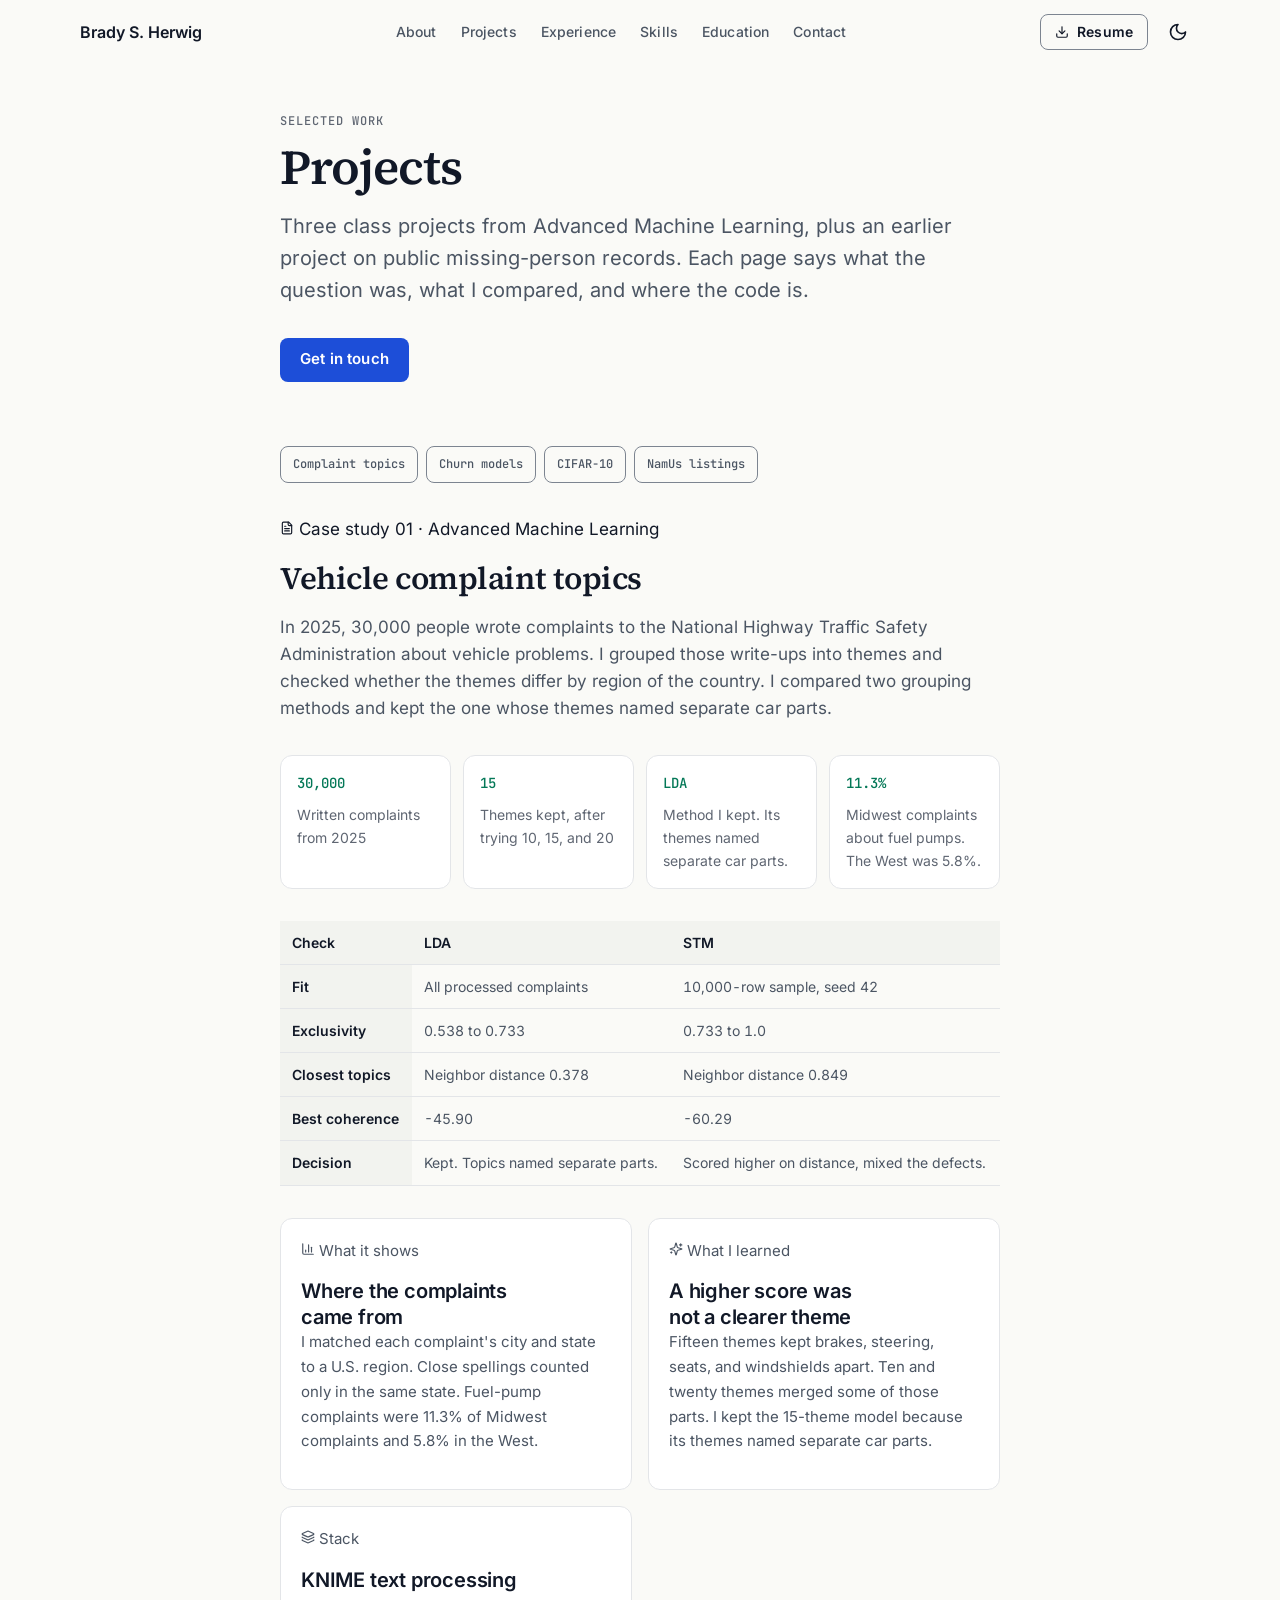
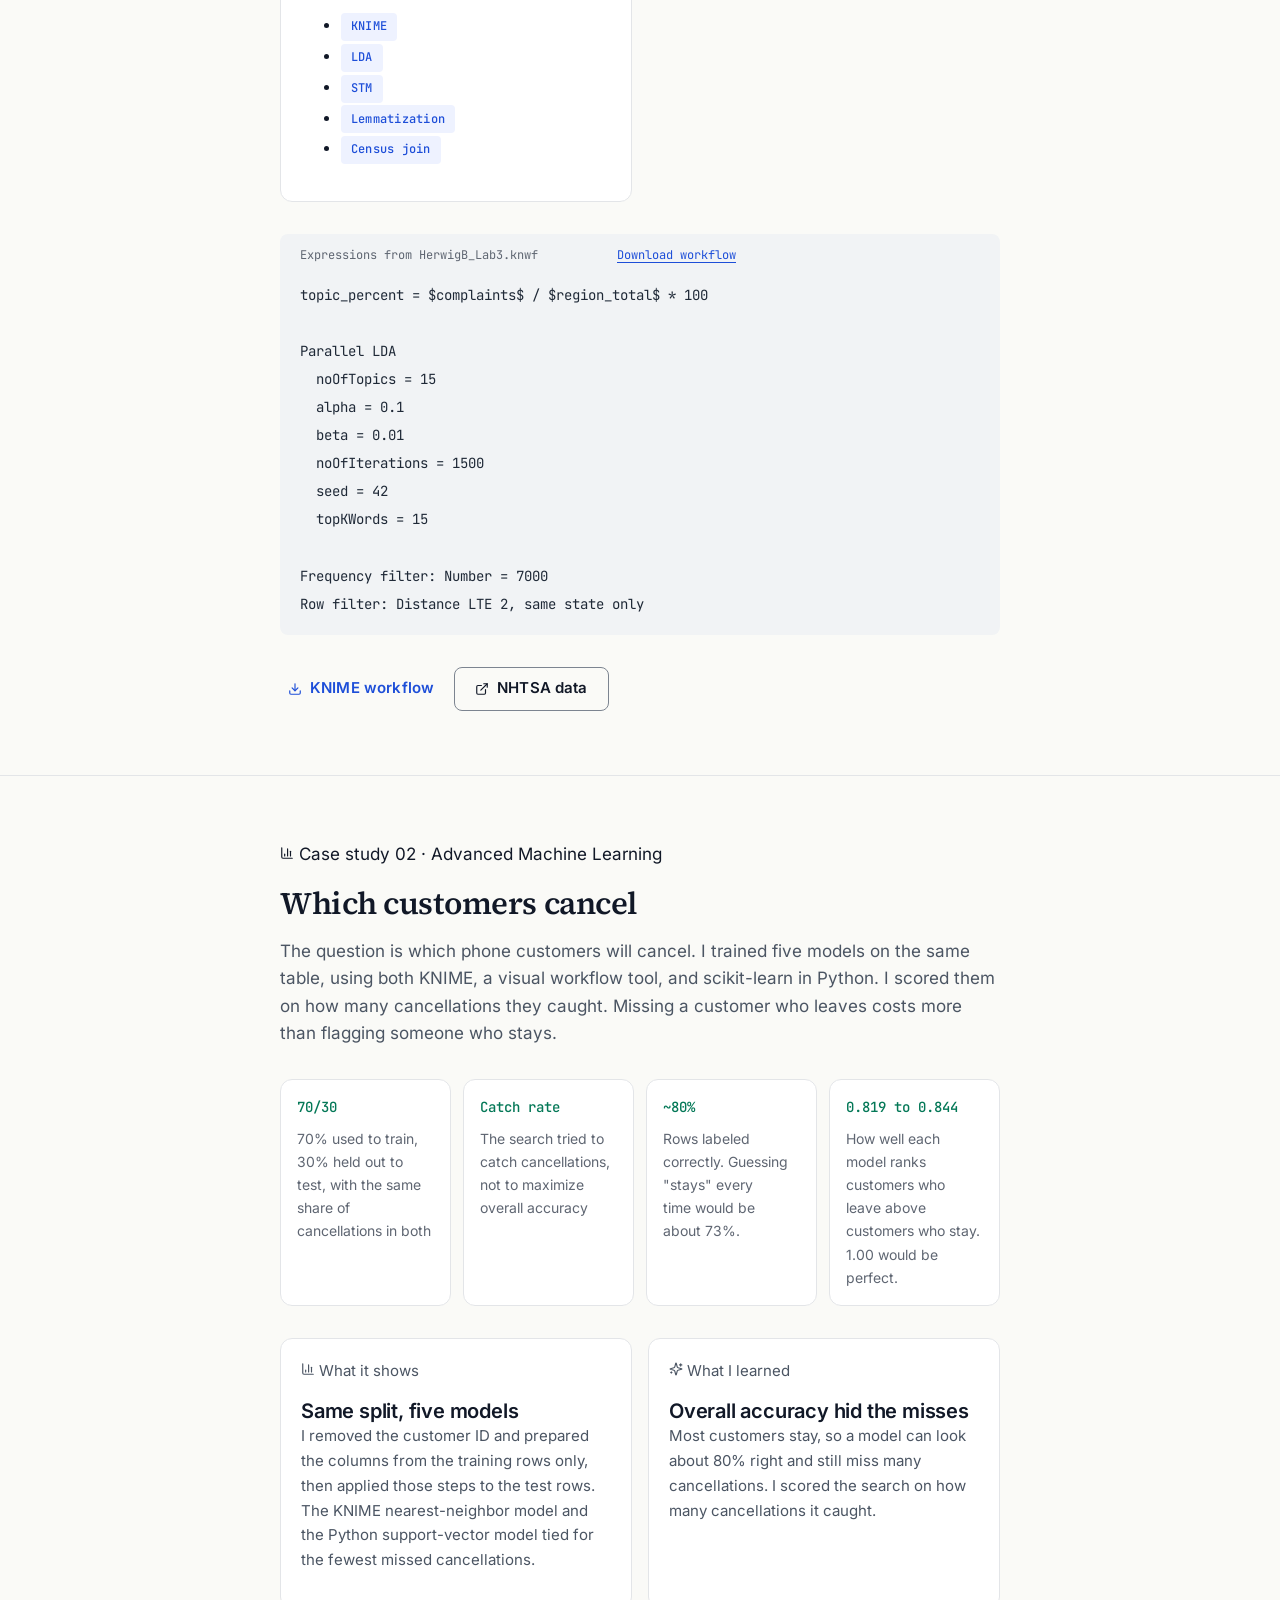
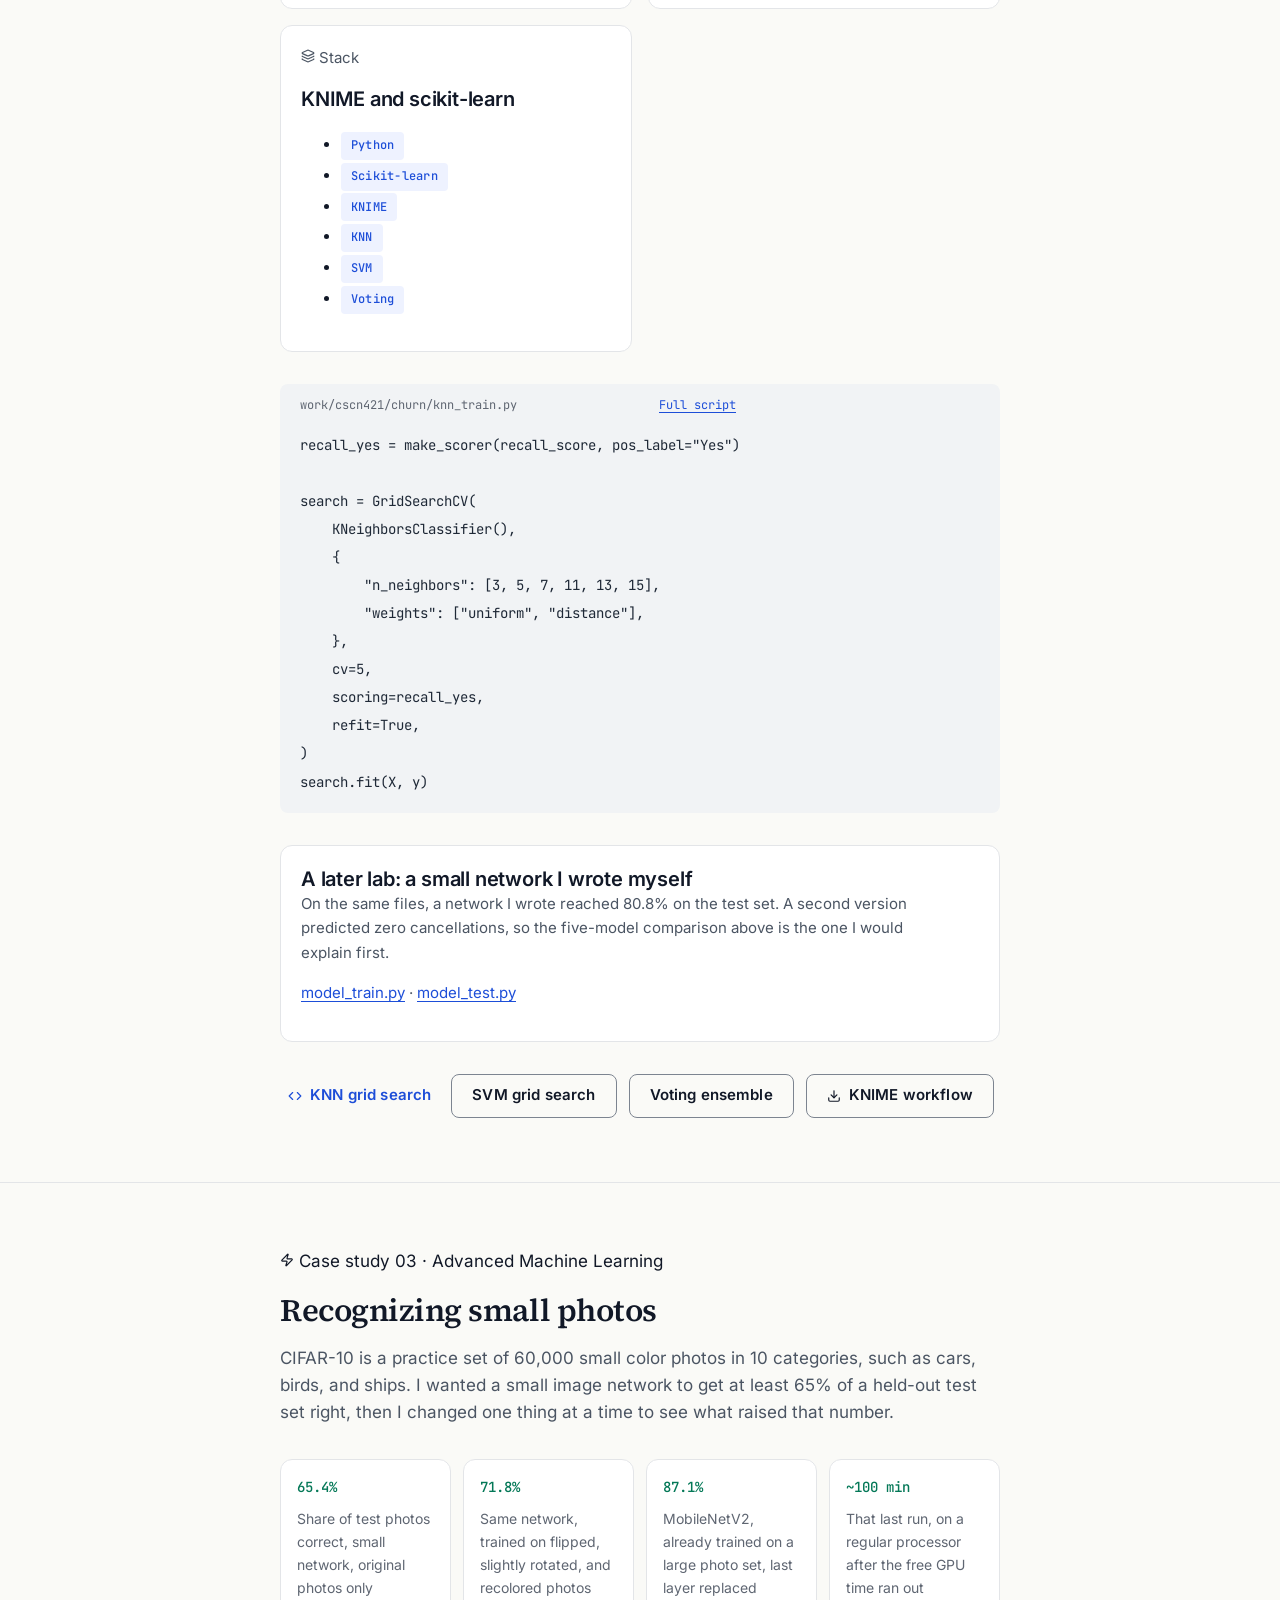
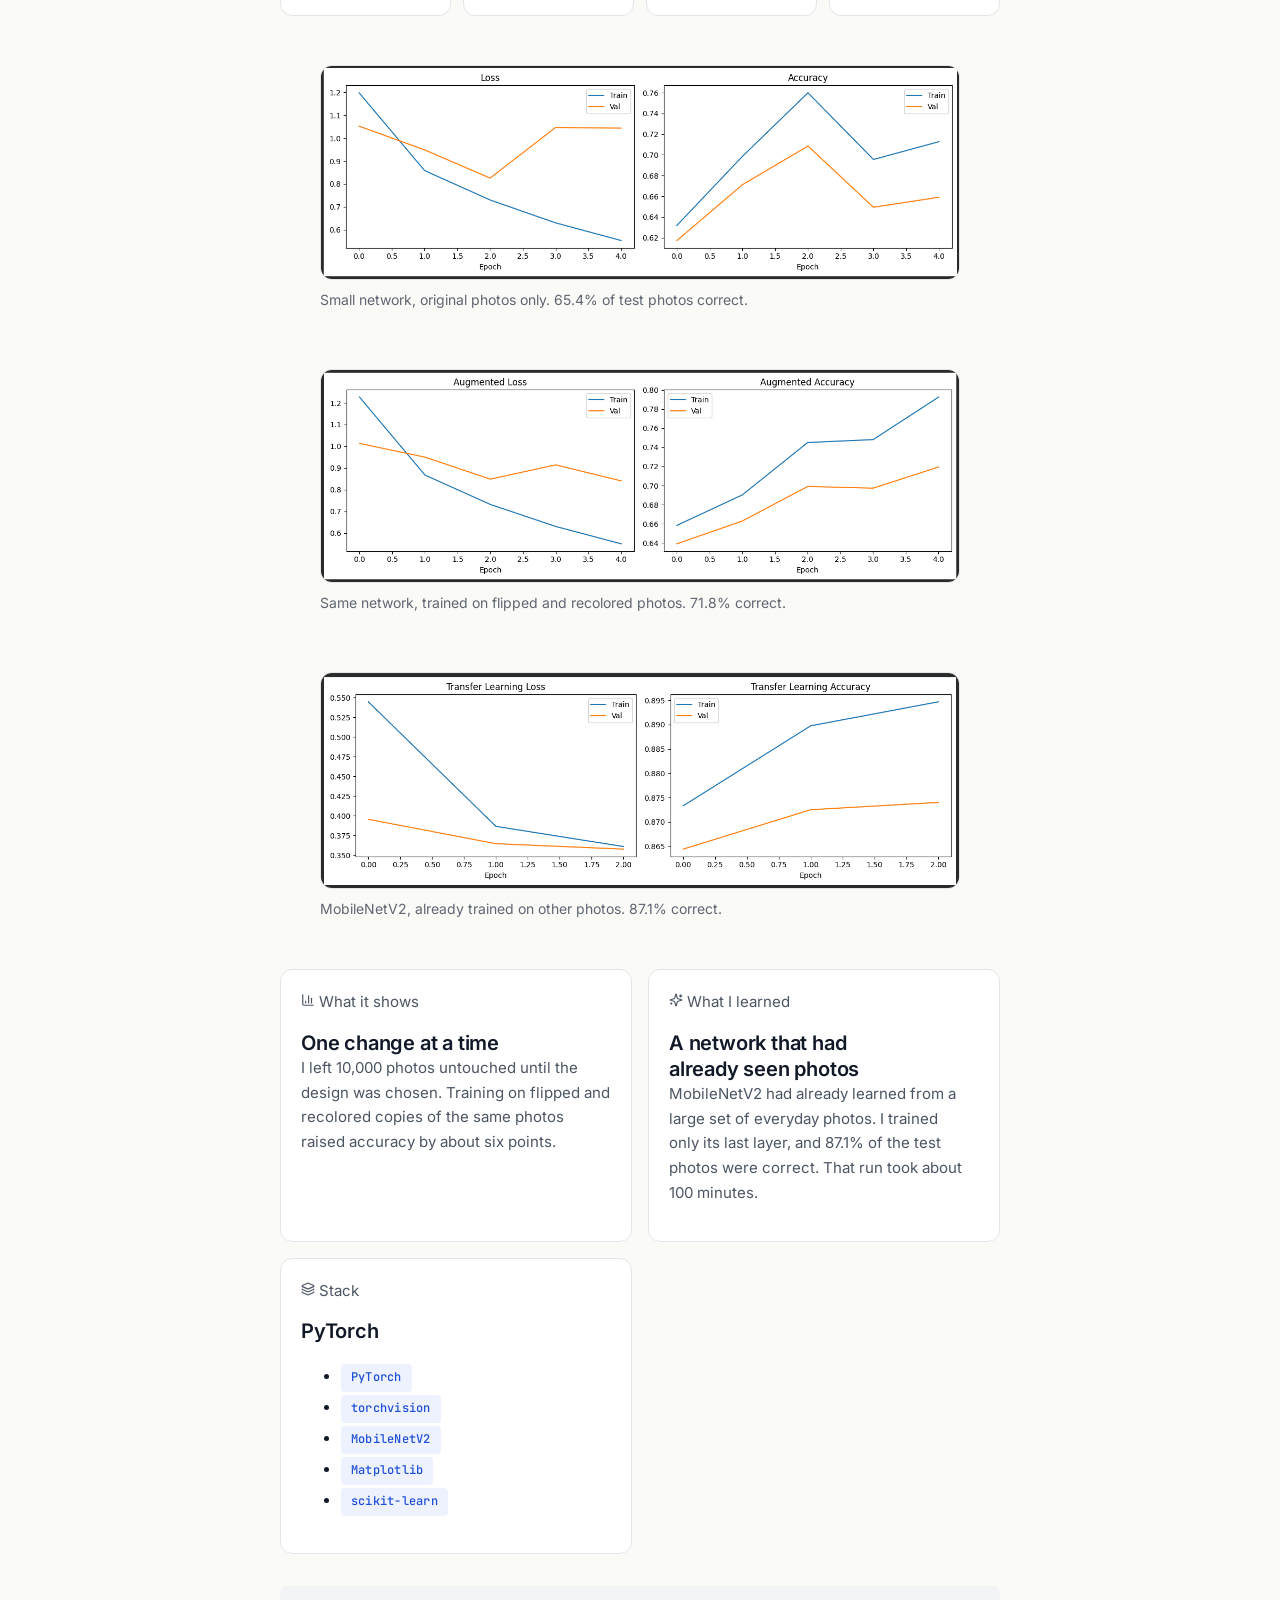
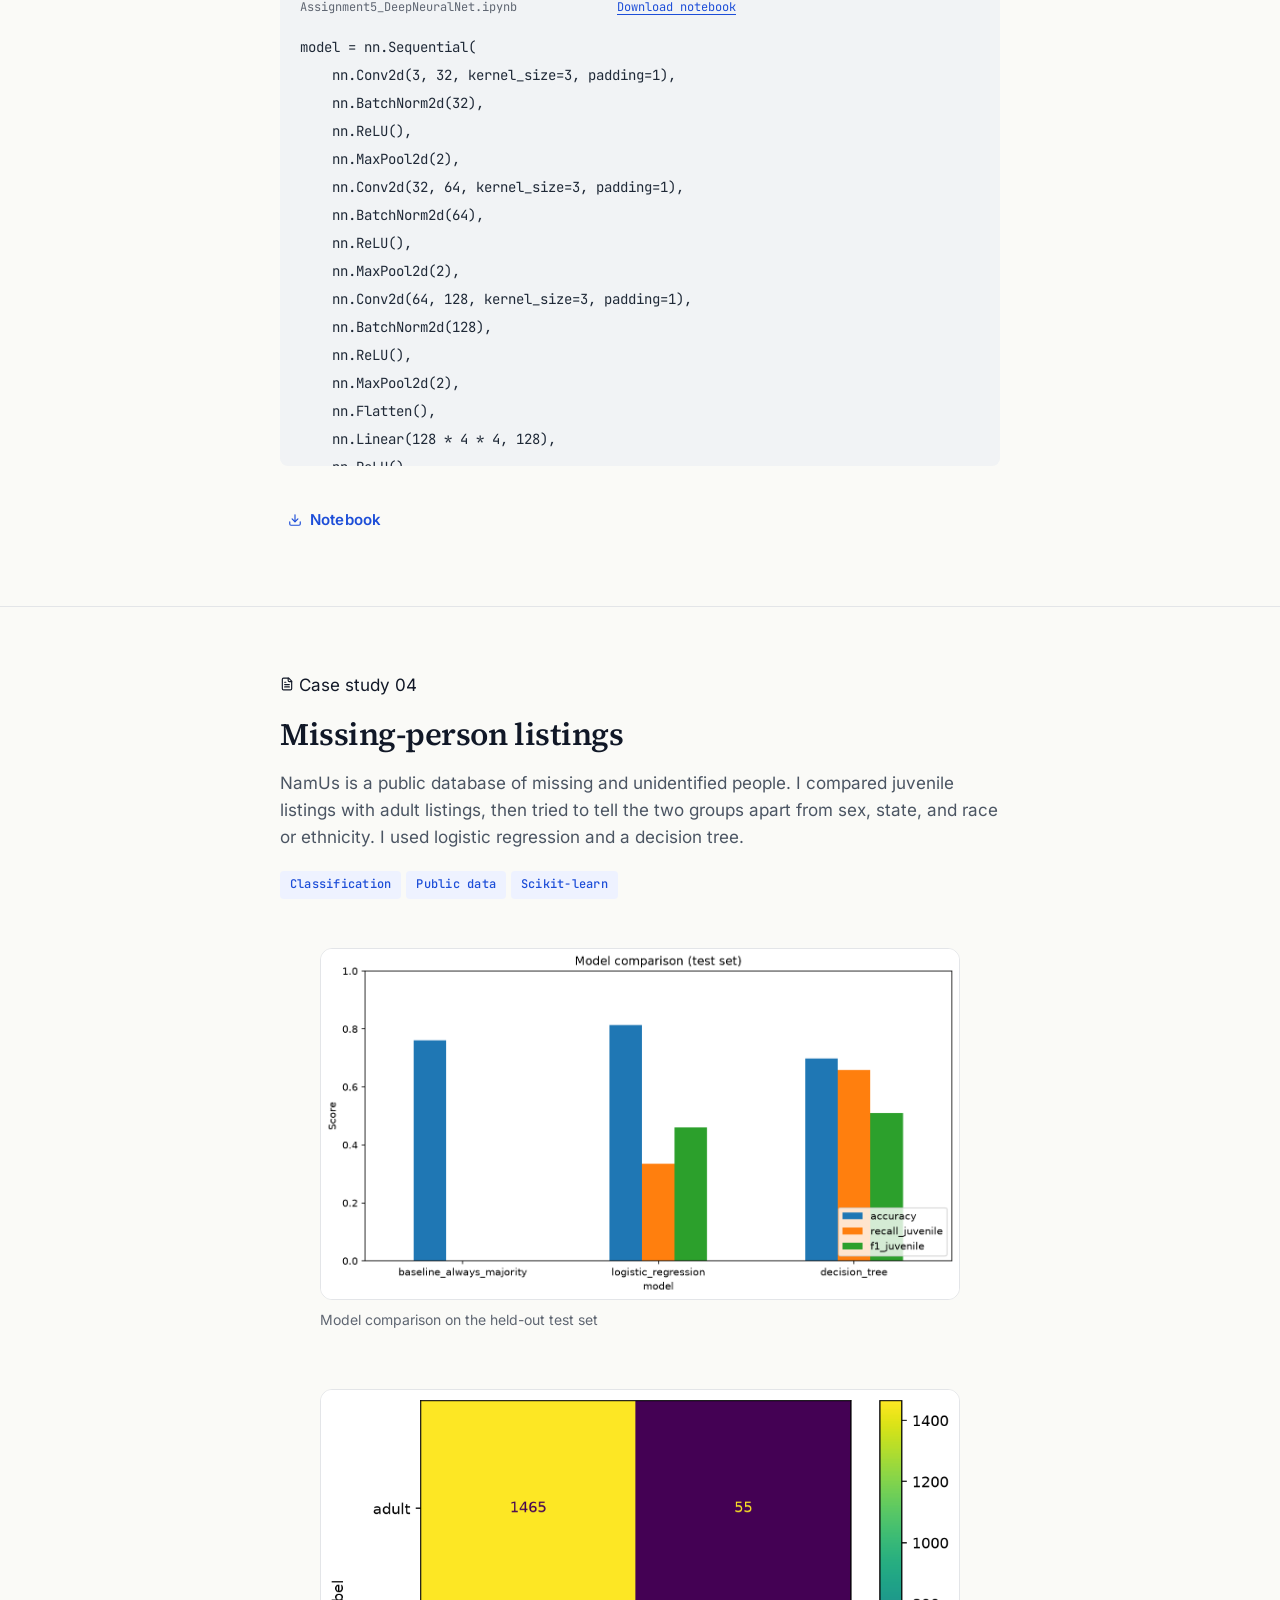
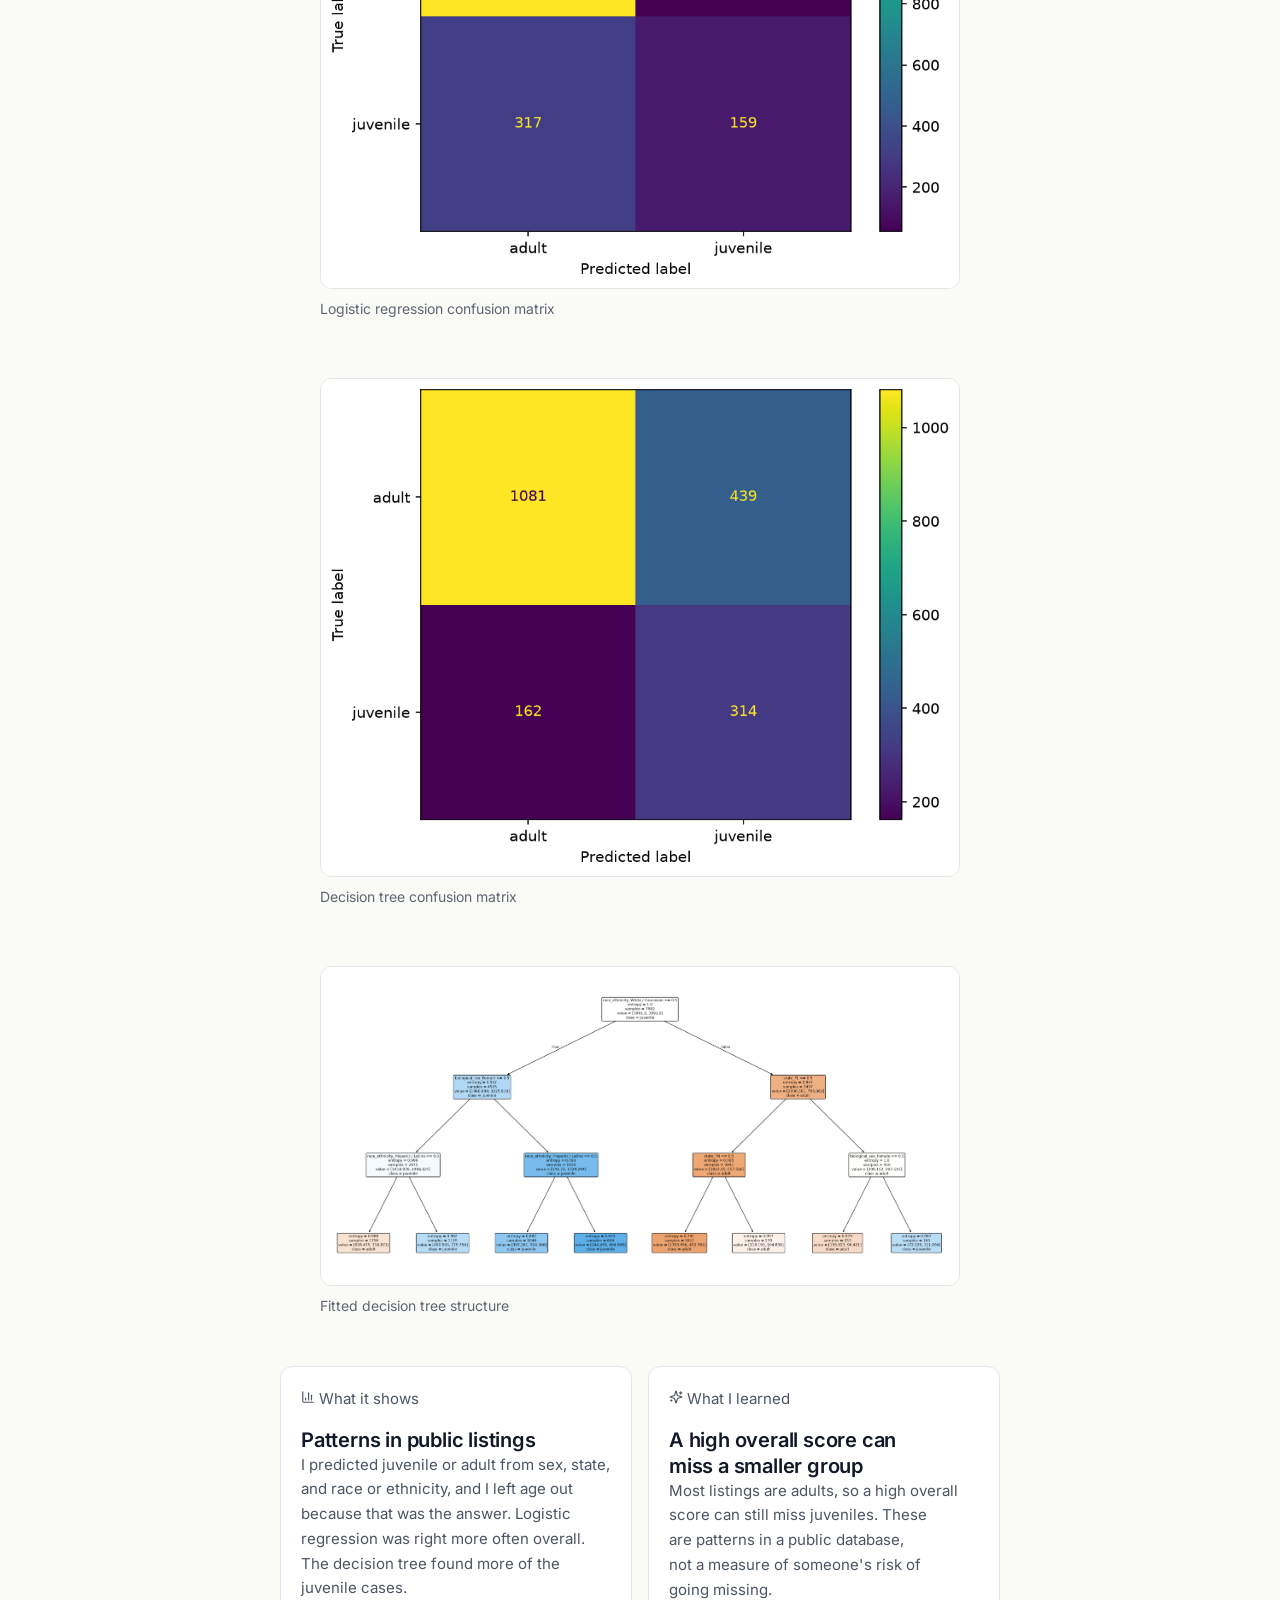
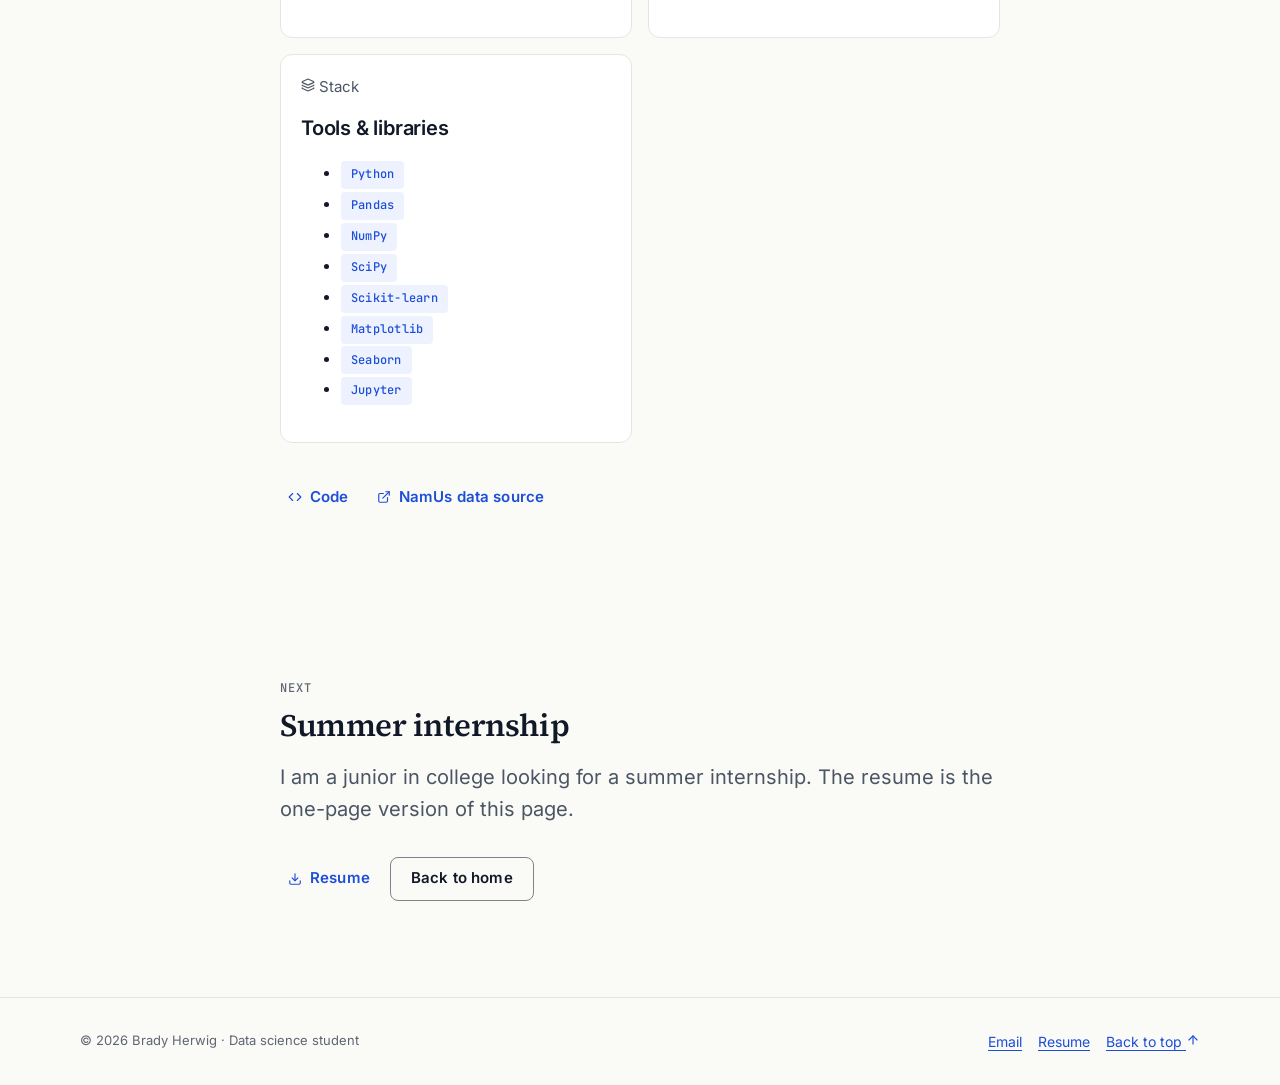
==== commit ce5740ac: "feat: restyle the site as a light analyst report Shorten the project overviews, switch to paper and " ====
--- a/projects.html
+++ b/projects.html
@@ -1,69 +1,90 @@
 <!DOCTYPE html>
 <html lang="en">
 <head>
-  <meta charset="UTF-8">
-  <meta name="viewport" content="width=device-width, initial-scale=1.0">
-  <title>Projects | Brady Herwig</title>
-  <meta name="description" content="Project write-ups by Brady Herwig: NHTSA complaint topics, telecom churn models, CIFAR-10 CNNs, and a NamUs listing analysis.">
-  <meta name="theme-color" content="#05060f">
+  <meta charset="utf-8">
+  <meta name="viewport" content="width=device-width, initial-scale=1">
+  <title>Brady Herwig | Projects</title>
+  <meta name="description" content="Class projects by Brady Herwig, a junior studying data science at Liberty University: vehicle complaints, customer cancellations, photo recognition, and missing-person listings.">
+  <link rel="canonical" href="https://bradyherwig.github.io/projects.html">
+  <meta name="author" content="Brady Herwig">
+  <meta name="robots" content="index, follow">
+  <meta name="theme-color" content="#FAFAF7" media="(prefers-color-scheme: light)">
+  <meta name="theme-color" content="#0B1120" media="(prefers-color-scheme: dark)">
+  <meta name="color-scheme" content="light dark">
+  <meta property="og:type" content="website">
+  <meta property="og:url" content="https://bradyherwig.github.io/projects.html">
+  <meta property="og:title" content="Brady Herwig | Projects">
+  <meta property="og:description" content="Class projects by Brady Herwig, a junior studying data science at Liberty University: vehicle complaints, customer cancellations, photo recognition, and missing-person listings.">
+  <meta property="og:image" content="https://bradyherwig.github.io/assets/og.png">
+  <meta property="og:image:width" content="1200">
+  <meta property="og:image:height" content="630">
+  <meta property="og:image:alt" content="Brady Herwig">
+  <meta name="twitter:card" content="summary_large_image">
+  <link rel="icon" href="favicon.svg" type="image/svg+xml">
+  <link rel="icon" href="favicon-32.png" sizes="32x32">
+  <link rel="apple-touch-icon" href="apple-touch-icon.png">
+  <link rel="preload" href="assets/fonts/inter/inter-latin-400-normal.woff2" as="font" type="font/woff2" crossorigin>
+  <link rel="preload" href="assets/fonts/source-serif-4/source-serif-4-latin-600-normal.woff2" as="font" type="font/woff2" crossorigin>
   <link rel="stylesheet" href="assets/fonts/fonts.css">
-  <link rel="stylesheet" href="style.css?v=6">
+  <link rel="stylesheet" href="style.css?v=7">
+  <script>
+    (function () {
+      var stored = null;
+      try { stored = localStorage.getItem("theme"); } catch (e) {}
+      var theme = stored || (window.matchMedia("(prefers-color-scheme: dark)").matches ? "dark" : "light");
+      document.documentElement.setAttribute("data-theme", theme);
+      document.documentElement.classList.add("js");
+    })();
+  </script>
 </head>
 <body data-page="projects">
-  <a class="skip-link" href="#top">Skip to content</a>
-  <div class="bg-grid" aria-hidden="true"></div>
-  <div class="bg-halo" aria-hidden="true"></div>
-
-  <nav class="nav" id="site-nav">
-    <div class="shell nav__inner">
-      <a class="nav__brand" href="index.html" aria-label="Home">
-        <span class="nav__mark">BH</span>
-        Brady S. Herwig
-      </a>
-
-      <div class="nav__links">
-        <a class="nav__link" href="index.html">Home</a>
-        <a class="nav__link is-active" href="projects.html" aria-current="page">Projects</a>
-        <a class="nav__link" href="index.html#about">About</a>
-        <a class="nav__link" href="index.html#contact">Contact</a>
-      </div>
-
+  <a class="skip-link" href="#main">Skip to content</a>
+  <header class="site-nav" id="site-nav">
+    <div class="container nav__inner">
+      <a class="wordmark" href="index.html#about">Brady S. Herwig</a>
+      <nav class="nav__links" aria-label="Primary">
+        <a href="index.html#about">About</a>
+        <a href="projects.html" aria-current="page">Projects</a>
+        <a href="index.html#experience">Experience</a>
+        <a href="index.html#skills">Skills</a>
+        <a href="index.html#education">Education</a>
+        <a href="index.html#contact">Contact</a>
+      </nav>
       <div class="nav__actions">
-        <a class="btn btn--ghost nav__cta-desktop" href="index.html#contact">
-          <span class="icon icon--sm" data-icon="mail" aria-hidden="true"></span>
-          Get in touch
+        <a class="btn btn--secondary btn--sm" href="resume/HerwigBradyResume.pdf" download="HerwigBradyResume.pdf">
+          <span class="icon icon--sm" data-icon="download" aria-hidden="true"></span>
+          Resume
         </a>
+        <button class="icon-btn" id="theme-toggle" type="button" aria-label="Switch color theme">
+          <span class="icon icon--md" data-icon="moon" id="theme-icon" aria-hidden="true"></span>
+        </button>
         <button class="nav__menu-btn" id="mobile-menu-btn" type="button" aria-label="Open menu" aria-expanded="false" aria-controls="mobile-menu">
-          <span class="icon icon--md" data-icon="menu" id="menu-icon-open" aria-hidden="true"></span>
-          <span class="icon icon--md" data-icon="x" id="menu-icon-close" aria-hidden="true" hidden></span>
+          <span class="icon icon--lg" data-icon="menu" id="menu-icon-open" aria-hidden="true"></span>
+          <span class="icon icon--lg" data-icon="x" id="menu-icon-close" aria-hidden="true" hidden></span>
         </button>
       </div>
     </div>
-    <div class="shell nav__mobile" id="mobile-menu" hidden>
-      <a href="index.html">Home</a>
-      <a class="is-active" href="projects.html" aria-current="page">Projects</a>
+    <div class="nav__mobile" id="mobile-menu" hidden>
       <a href="index.html#about">About</a>
+      <a href="projects.html">Projects</a>
+      <a href="index.html#experience">Experience</a>
+      <a href="index.html#skills">Skills</a>
+      <a href="index.html#education">Education</a>
       <a href="index.html#contact">Contact</a>
+      <a class="btn btn--primary" href="resume/HerwigBradyResume.pdf" download="HerwigBradyResume.pdf">Resume</a>
     </div>
-  </nav>
-
-  <main id="top">
-    <header class="hero">
-      <div class="shell">
-        <p class="eyebrow reveal">Selected work</p>
-        <h1 class="display display--page reveal d1">Projects</h1>
-        <p class="hero__sub reveal d2">
-          Three labs from CSCN 421, plus an earlier NamUs analysis. Each write-up has the metric, the comparison, and the code that ran.
+  </header>
+
+  <main id="main">
+    <header class="page-hero">
+      <div class="container container--narrow">
+        <p class="eyebrow">Selected work</p>
+        <h1>Projects</h1>
+        <p class="lead">
+          Three class projects from Advanced Machine Learning, plus an earlier project on public missing-person records. Each page says what the question was, what I compared, and where the code is.
         </p>
-        <div class="hero__actions reveal d3">
-          <a class="btn btn--violet" href="index.html#contact">
-            <span class="icon icon--sm" data-icon="mail" aria-hidden="true"></span>
-            Get in touch
-          </a>
-          <a class="btn btn--ghost" href="https://github.com/BradyHerwig" target="_blank" rel="noopener noreferrer">
-            <span class="icon icon--sm" data-icon="github" aria-hidden="true"></span>
-            GitHub
-          </a>
+        <div class="hero__actions">
+          <a class="btn btn--primary" href="index.html#contact">Get in touch</a>
         </div>
       </div>
     </header>
@@ -83,30 +104,30 @@
           <header class="reveal">
             <p class="glass-card__label">
               <span class="icon icon--sm" data-icon="file-text" aria-hidden="true"></span>
-              Case study 01 · CSCN 421
+              Case study 01 · Advanced Machine Learning
             </p>
             <h2 class="case__title" id="project-nhtsa-title">Vehicle complaint topics</h2>
             <p class="case__summary">
-              Which defect themes show up in 30,000 NHTSA consumer complaints from 2025, and do those themes shift by census region? I compared a 15-topic LDA model with a structural topic model and kept LDA.
+              In 2025, 30,000 people wrote complaints to the National Highway Traffic Safety Administration about vehicle problems. I grouped those write-ups into themes and checked whether the themes differ by region of the country. I compared two grouping methods and kept the one whose themes named separate car parts.
             </p>
           </header>
 
           <div class="stat-row reveal d1">
             <div class="stat">
               <p class="stat__value">30,000</p>
-              <p class="stat__label">Complaints, 19 columns, narrative text</p>
+              <p class="stat__label">Written complaints from 2025</p>
             </div>
             <div class="stat">
               <p class="stat__value">15</p>
-              <p class="stat__label">LDA topics kept after trying 10, 15, and 20</p>
+              <p class="stat__label">Themes kept, after trying 10, 15, and 20</p>
             </div>
             <div class="stat">
               <p class="stat__value">LDA</p>
-              <p class="stat__label">Chosen over STM for part-level topics</p>
+              <p class="stat__label">Method I kept. Its themes named separate car parts.</p>
             </div>
             <div class="stat">
               <p class="stat__value">11.3%</p>
-              <p class="stat__label">Midwest complaints on fuel pumps, 5.8% in the West</p>
+              <p class="stat__label">Midwest complaints about fuel pumps. The West was 5.8%.</p>
             </div>
           </div>
 
@@ -156,9 +177,9 @@
                 <span class="icon icon--sm" data-icon="chart-column" aria-hidden="true"></span>
                 What it shows
               </p>
-              <h3 id="nhtsa-shows">Defects, then region</h3>
-              <p>
-                City and state were cleaned and joined to a census file. Exact matches came first. Rows that missed got a same-state fuzzy match, kept only when the edit distance was 2 or less. 1,866 complaints stayed Unmatched. Negation words were joined to the next word, so "not good" became not_good. Topic shares are percents inside each region. The South has the most complaints, so raw counts would follow that volume. Dealer service and warranty was about 11% in the Northeast, South, and West. Fuel-pump complaints were 11.3% in the Midwest and 5.8% in the West.
+              <h3 id="nhtsa-shows">Where the complaints came from</h3>
+              <p>
+                I matched each complaint's city and state to a U.S. region. Close spellings counted only in the same state. Fuel-pump complaints were 11.3% of Midwest complaints and 5.8% in the West.
               </p>
             </section>
             <section class="glass-card case-col reveal d2" aria-labelledby="nhtsa-learned">
@@ -166,9 +187,9 @@
                 <span class="icon icon--sm" data-icon="sparkles" aria-hidden="true"></span>
                 What I learned
               </p>
-              <h3 id="nhtsa-learned">Scores are not the topic</h3>
-              <p>
-                Ten topics merged brakes with steering. Twenty topics added a brand-name topic and merged seats with windshields. Fifteen kept the parts apart. STM looked better on exclusivity and sat farther from its neighbors, and it was slower. I kept LDA because a complaint theme that names a part is the useful output. Grok proposed short labels from the top terms. I kept a label only when those terms supported it.
+              <h3 id="nhtsa-learned">A higher score was not a clearer theme</h3>
+              <p>
+                Fifteen themes kept brakes, steering, seats, and windshields apart. Ten and twenty themes merged some of those parts. I kept the 15-theme model because its themes named separate car parts.
               </p>
             </section>
             <section class="glass-card case-col reveal d3" aria-labelledby="nhtsa-tools">
@@ -229,30 +250,30 @@
           <header class="reveal">
             <p class="glass-card__label">
               <span class="icon icon--sm" data-icon="chart-column" aria-hidden="true"></span>
-              Case study 02 · CSCN 421
-            </p>
-            <h2 class="case__title" id="project-churn-title">Telecom churn models</h2>
+              Case study 02 · Advanced Machine Learning
+            </p>
+            <h2 class="case__title" id="project-churn-title">Which customers cancel</h2>
             <p class="case__summary">
-              Five models on a customer churn table: KNIME and scikit-learn KNN, KNIME and scikit-learn SVM, and a soft-voting ensemble. The search metric was recall of Yes. A customer who churns after we predicted they would stay is the miss that matters.
+              The question is which phone customers will cancel. I trained five models on the same table, using both KNIME, a visual workflow tool, and scikit-learn in Python. I scored them on how many cancellations they caught. Missing a customer who leaves costs more than flagging someone who stays.
             </p>
           </header>
 
           <div class="stat-row reveal d1">
             <div class="stat">
               <p class="stat__value">70/30</p>
-              <p class="stat__label">Stratified split. Transforms fit on train, applied to test.</p>
-            </div>
-            <div class="stat">
-              <p class="stat__value">Yes recall</p>
-              <p class="stat__label">Grid-search score on the training folds</p>
+              <p class="stat__label">70% used to train, 30% held out to test, with the same share of cancellations in both</p>
+            </div>
+            <div class="stat">
+              <p class="stat__value">Catch rate</p>
+              <p class="stat__label">The search tried to catch cancellations, not to maximize overall accuracy</p>
             </div>
             <div class="stat">
               <p class="stat__value">~80%</p>
-              <p class="stat__label">Accuracy on most models. Always-No is about 73%.</p>
-            </div>
-            <div class="stat">
-              <p class="stat__value">0.819–0.844</p>
-              <p class="stat__label">ROC-AUC across the five models</p>
+              <p class="stat__label">Rows labeled correctly. Guessing "stays" every time would be about 73%.</p>
+            </div>
+            <div class="stat">
+              <p class="stat__value">0.819 to 0.844</p>
+              <p class="stat__label">How well each model ranks customers who leave above customers who stay. 1.00 would be perfect.</p>
             </div>
           </div>
 
@@ -264,7 +285,7 @@
               </p>
               <h3 id="churn-shows">Same split, five models</h3>
               <p>
-                CustomerID came out. Missing values, one-hot encoding, and scaling were fit on the training rows and then applied to the test rows. Only the three float columns were normalized. KNIME KNN settled at k = 13 after the gains past that were small. The Python KNN search picked 15 neighbors and uniform weights. KNIME SVM used an RBF kernel, C = 1, sigma = 10. KNIME KNN and the Python SVM tied for the fewest false negatives.
+                I removed the customer ID and prepared the columns from the training rows only, then applied those steps to the test rows. The KNIME nearest-neighbor model and the Python support-vector model tied for the fewest missed cancellations.
               </p>
             </section>
             <section class="glass-card case-col reveal d2" aria-labelledby="churn-learned">
@@ -272,9 +293,9 @@
                 <span class="icon icon--sm" data-icon="sparkles" aria-hidden="true"></span>
                 What I learned
               </p>
-              <h3 id="churn-learned">Pick the metric first</h3>
-              <p>
-                Accuracy sat a little above the majority class and hid the false negatives. Scoring the grid search on recall of Yes made the search match the cost. The ensemble used soft voting because KNN and an RBF SVM miss different customers, and two voters need probabilities rather than a hard majority.
+              <h3 id="churn-learned">Overall accuracy hid the misses</h3>
+              <p>
+                Most customers stay, so a model can look about 80% right and still miss many cancellations. I scored the search on how many cancellations it caught.
               </p>
             </section>
             <section class="glass-card case-col reveal d3" aria-labelledby="churn-tools">
@@ -315,12 +336,9 @@
           </div>
 
           <div class="note reveal">
-            <h3>Same split, a network from scratch</h3>
+            <h3>A later lab: a small network I wrote myself</h3>
             <p>
-              A later lab trained one hidden layer on the exported CSVs: 32 sigmoid units, Glorot initialization, binary cross-entropy, learning rate 0.05, 3,000 full-batch epochs. Training accuracy was 79.95%. Test accuracy was 80.8%. The predicted Yes rate on train was 0.222 against an actual rate of 0.264.
-            </p>
-            <p>
-              ReLU runs fell to 73.6% accuracy with a predicted Yes rate of 0. The network had learned the majority class. That is why the five-model comparison is the one I would walk through first. <code class="inline-code">NN_Helpers.py</code> came with the course. The training loop is mine.
+              On the same files, a network I wrote reached 80.8% on the test set. A second version predicted zero cancellations, so the five-model comparison above is the one I would explain first.
             </p>
             <p>
               <a href="work/cscn421/churn-network/model_train.py">model_train.py</a>
@@ -354,36 +372,35 @@
           <header class="reveal">
             <p class="glass-card__label">
               <span class="icon icon--sm" data-icon="zap" aria-hidden="true"></span>
-              Case study 03 · CSCN 421
-            </p>
-            <h2 class="case__title" id="project-cifar-title">CIFAR-10 CNNs</h2>
+              Case study 03 · Advanced Machine Learning
+            </p>
+            <h2 class="case__title" id="project-cifar-title">Recognizing small photos</h2>
             <p class="case__summary">
-              Can a small convolutional network clear 65% on CIFAR-10, and what actually moves that number? I changed one thing at a time, then retrained the winner with augmentation, then compared both with MobileNetV2.
+              CIFAR-10 is a practice set of 60,000 small color photos in 10 categories, such as cars, birds, and ships. I wanted a small image network to get at least 65% of a held-out test set right, then I changed one thing at a time to see what raised that number.
             </p>
           </header>
 
           <div class="stat-row reveal d1">
             <div class="stat">
               <p class="stat__value">65.4%</p>
-              <p class="stat__label">Test accuracy, 3-conv CNN, no augmentation</p>
+              <p class="stat__label">Share of test photos correct, small network, original photos only</p>
             </div>
             <div class="stat">
               <p class="stat__value">71.8%</p>
-              <p class="stat__label">Same CNN with flips, 15° rotation, color jitter</p>
+              <p class="stat__label">Same network, trained on flipped, slightly rotated, and recolored photos</p>
             </div>
             <div class="stat">
               <p class="stat__value">87.1%</p>
-              <p class="stat__label">MobileNetV2, ImageNet weights, head replaced</p>
+              <p class="stat__label">MobileNetV2, already trained on a large photo set, last layer replaced</p>
             </div>
             <div class="stat">
               <p class="stat__value">~100 min</p>
-              <p class="stat__label">Transfer learning on CPU after the GPU limit</p>
-            </div>
-          </div>
-
-          <div class="carousel carousel--wide reveal d1" data-carousel role="region" aria-roledescription="carousel" aria-label="Training curves">
-            <div class="carousel__viewport" data-carousel-viewport tabindex="0" aria-label="Training curve gallery">
-              <figure class="carousel__slide" data-carousel-slide aria-roledescription="slide" aria-label="1 of 3">
+              <p class="stat__label">That last run, on a regular processor after the free GPU time ran out</p>
+            </div>
+          </div>
+
+          <div class="figures">
+              <figure aria-label="1 of 3">
                 <img
                   src="screenshots/cifar10/part_a_curves.png"
                   alt="Line charts of training and validation loss and accuracy for the CIFAR-10 CNN without augmentation. Training loss falls across five epochs. Validation loss drops, then rises after epoch 2."
@@ -393,9 +410,9 @@
                   decoding="async"
                   draggable="false"
                 >
-                <figcaption class="carousel__caption">Part A. Three convolutions, batch norm, no augmentation. Test accuracy 65.4%.</figcaption>
+                <figcaption class="carousel__caption">Small network, original photos only. 65.4% of test photos correct.</figcaption>
               </figure>
-              <figure class="carousel__slide" data-carousel-slide aria-roledescription="slide" aria-label="2 of 3">
+              <figure aria-label="2 of 3">
                 <img
                   src="screenshots/cifar10/part_b_curves.png"
                   alt="Line charts of training and validation loss and accuracy for the same CNN trained with random horizontal flips, 15 degree rotations, and color jitter. Validation accuracy rises more steadily and finishes near 72 percent."
@@ -405,9 +422,9 @@
                   decoding="async"
                   draggable="false"
                 >
-                <figcaption class="carousel__caption">Part B. Same architecture with augmentation. Test accuracy 71.8%.</figcaption>
+                <figcaption class="carousel__caption">Same network, trained on flipped and recolored photos. 71.8% correct.</figcaption>
               </figure>
-              <figure class="carousel__slide" data-carousel-slide aria-roledescription="slide" aria-label="3 of 3">
+              <figure aria-label="3 of 3">
                 <img
                   src="screenshots/cifar10/part_c_curves.png"
                   alt="Line charts of training and validation loss and accuracy across three epochs for MobileNetV2 with the feature extractor frozen and a new 10-class classifier."
@@ -417,19 +434,8 @@
                   decoding="async"
                   draggable="false"
                 >
-                <figcaption class="carousel__caption">Part C. MobileNetV2 transfer learning. Test accuracy 87.1%.</figcaption>
+                <figcaption class="carousel__caption">MobileNetV2, already trained on other photos. 87.1% correct.</figcaption>
               </figure>
-            </div>
-            <div class="carousel__controls">
-              <button type="button" class="carousel__btn" data-carousel-prev aria-label="Previous chart">
-                <span class="icon icon--md" data-icon="chevron-left" aria-hidden="true"></span>
-              </button>
-              <div class="carousel__dots" data-carousel-dots role="group" aria-label="Choose chart"></div>
-              <button type="button" class="carousel__btn" data-carousel-next aria-label="Next chart">
-                <span class="icon icon--md" data-icon="chevron-right" aria-hidden="true"></span>
-              </button>
-            </div>
-            <p class="sr-only" data-carousel-status aria-live="polite">Slide 1 of 3</p>
           </div>
 
           <div class="case-grid">
@@ -440,7 +446,7 @@
               </p>
               <h3 id="cifar-shows">One change at a time</h3>
               <p>
-                CIFAR-10 is 60,000 color images, 32 by 32, in 10 classes. I split the 50,000 training images 80/20 with the torch seed set to 42, and left the 10,000-image test set alone until the end. A third convolution, batch norm, learning rate 0.001, and batch size 64 beat a two-layer start. Dropout and a larger batch both did a little worse. Augmentation used the same architecture and added about six points for almost the same 550 seconds.
+                I left 10,000 photos untouched until the design was chosen. Training on flipped and recolored copies of the same photos raised accuracy by about six points.
               </p>
             </section>
             <section class="glass-card case-col reveal d2" aria-labelledby="cifar-learned">
@@ -448,9 +454,9 @@
                 <span class="icon icon--sm" data-icon="sparkles" aria-hidden="true"></span>
                 What I learned
               </p>
-              <h3 id="cifar-learned">Pretrained features cost time</h3>
-              <p>
-                MobileNetV2 started from ImageNet weights. I froze the feature extractor, replaced the classifier with a linear layer of 10 outputs, and resized inputs to 160 with ImageNet normalization. Three epochs reached 87.1% on the test set. The last run was on CPU after Colab's GPU limit, about 100 minutes. The custom nets stayed near 9 minutes. The accuracy gap is the pretrained features. The time gap is the forward pass through a much larger net.
+              <h3 id="cifar-learned">A network that had already seen photos</h3>
+              <p>
+                MobileNetV2 had already learned from a large set of everyday photos. I trained only its last layer, and 87.1% of the test photos were correct. That run took about 100 minutes.
               </p>
             </section>
             <section class="glass-card case-col reveal d3" aria-labelledby="cifar-tools">
@@ -520,23 +526,19 @@
               <span class="icon icon--sm" data-icon="file-text" aria-hidden="true"></span>
               Case study 04
             </p>
-            <h2 class="case__title" id="project-namus-title">NamUs Missing Persons Analysis</h2>
+            <h2 class="case__title" id="project-namus-title">Missing-person listings</h2>
             <p class="case__summary">
-              How do demographic and geographic characteristics of NamUs missing-person listings
-              differ between juveniles and adults—and which factors best distinguish the two groups
-              when modeled with logistic regression versus a decision tree?
+              NamUs is a public database of missing and unidentified people. I compared juvenile listings with adult listings, then tried to tell the two groups apart from sex, state, and race or ethnicity. I used logistic regression and a decision tree.
             </p>
             <div class="work-card__meta">
               <span class="badge">Classification</span>
-              <span class="badge">EDA</span>
+              <span class="badge">Public data</span>
               <span class="badge">Scikit-learn</span>
-              <span class="badge">Public data</span>
             </div>
           </header>
 
-          <div class="carousel reveal d1" data-carousel role="region" aria-roledescription="carousel" aria-label="Project screenshots">
-            <div class="carousel__viewport" data-carousel-viewport tabindex="0" aria-label="Screenshot gallery">
-              <figure class="carousel__slide" data-carousel-slide aria-roledescription="slide" aria-label="1 of 4">
+          <div class="figures">
+              <figure aria-label="1 of 4">
                 <img
                   src="screenshots/NamUs_Project/model_comparison.png"
                   alt="Bar chart comparing baseline, logistic regression, and decision tree on accuracy, juvenile recall, and juvenile F1"
@@ -548,7 +550,7 @@
                 >
                 <figcaption class="carousel__caption">Model comparison on the held-out test set</figcaption>
               </figure>
-              <figure class="carousel__slide" data-carousel-slide aria-roledescription="slide" aria-label="2 of 4">
+              <figure aria-label="2 of 4">
                 <img
                   src="screenshots/NamUs_Project/logreg_confusion_matrix.png"
                   alt="Logistic regression confusion matrix for adult versus juvenile predictions"
@@ -560,7 +562,7 @@
                 >
                 <figcaption class="carousel__caption">Logistic regression confusion matrix</figcaption>
               </figure>
-              <figure class="carousel__slide" data-carousel-slide aria-roledescription="slide" aria-label="3 of 4">
+              <figure aria-label="3 of 4">
                 <img
                   src="screenshots/NamUs_Project/tree_confusion_matrix.png"
                   alt="Decision tree confusion matrix for adult versus juvenile predictions"
@@ -572,7 +574,7 @@
                 >
                 <figcaption class="carousel__caption">Decision tree confusion matrix</figcaption>
               </figure>
-              <figure class="carousel__slide" data-carousel-slide aria-roledescription="slide" aria-label="4 of 4">
+              <figure aria-label="4 of 4">
                 <img
                   src="screenshots/NamUs_Project/tree_plot.png"
                   alt="Visual plot of the fitted decision tree splits"
@@ -584,17 +586,6 @@
                 >
                 <figcaption class="carousel__caption">Fitted decision tree structure</figcaption>
               </figure>
-            </div>
-            <div class="carousel__controls">
-              <button type="button" class="carousel__btn" data-carousel-prev aria-label="Previous screenshot">
-                <span class="icon icon--md" data-icon="chevron-left" aria-hidden="true"></span>
-              </button>
-              <div class="carousel__dots" data-carousel-dots role="group" aria-label="Choose screenshot"></div>
-              <button type="button" class="carousel__btn" data-carousel-next aria-label="Next screenshot">
-                <span class="icon icon--md" data-icon="chevron-right" aria-hidden="true"></span>
-              </button>
-            </div>
-            <p class="sr-only" data-carousel-status aria-live="polite">Slide 1 of 4</p>
           </div>
 
           <div class="case-grid">
@@ -605,11 +596,7 @@
               </p>
               <h3 id="namus-shows">Patterns in public listings</h3>
               <p>
-                End-to-end analysis of public NamUs missing-person listings: clean the extract, explore
-                juvenile vs adult profiles, then classify <code class="inline-code">age_group</code> from
-                sex, state, and race/ethnicity only—never age, which would leak the label. Logistic regression
-                led on overall accuracy; the tree recovered more juveniles. Results describe patterns in a
-                listing database, not true risk of going missing.
+                I predicted juvenile or adult from sex, state, and race or ethnicity, and I left age out because that was the answer. Logistic regression was right more often overall. The decision tree found more of the juvenile cases.
               </p>
             </section>
             <section class="glass-card case-col reveal d2" aria-labelledby="namus-learned">
@@ -617,11 +604,9 @@
                 <span class="icon icon--sm" data-icon="sparkles" aria-hidden="true"></span>
                 What I learned
               </p>
-              <h3 id="namus-learned">Metrics that matter</h3>
-              <p>
-                Accuracy alone can hide minority-class failure. Comparing an additive logistic model to a tree
-                makes the cost of ignoring interactions concrete. Practiced leakage-aware features, stratified
-                evaluation, and careful framing of sensitive public data.
+              <h3 id="namus-learned">A high overall score can miss a smaller group</h3>
+              <p>
+                Most listings are adults, so a high overall score can still miss juveniles. These are patterns in a public database, not a measure of someone's risk of going missing.
               </p>
             </section>
             <section class="glass-card case-col reveal d3" aria-labelledby="namus-tools">
@@ -644,9 +629,9 @@
           </div>
 
           <div class="btn-row reveal">
-            <a class="btn btn--ghost" href="https://github.com/BradyHerwig/NamUs_Missing" target="_blank" rel="noopener noreferrer">
-              <span class="icon icon--sm" data-icon="github" aria-hidden="true"></span>
-              View on GitHub
+            <a class="btn btn--ghost" data-slot="code" hidden href="https://github.com/BradyHerwig/NamUs_Missing">
+              <span class="icon icon--sm" data-icon="code" aria-hidden="true"></span>
+              Code
             </a>
             <a class="btn btn--ghost" href="https://namus.nij.ojp.gov/" target="_blank" rel="noopener noreferrer">
               <span class="icon icon--sm" data-icon="external-link" aria-hidden="true"></span>
@@ -661,7 +646,7 @@
       <div class="shell">
         <p class="eyebrow reveal">Next</p>
         <h2 class="section-title reveal d1">Summer internship</h2>
-        <p class="lede reveal d2">The resume is the one-page version of this page.</p>
+        <p class="lede reveal d2">I am a junior in college looking for a summer internship. The resume is the one-page version of this page.</p>
         <div class="hero__actions reveal d3">
           <a class="btn btn--ghost" href="resume/HerwigBradyResume.pdf" download="HerwigBradyResume.pdf">
             <span class="icon icon--sm" data-icon="download" aria-hidden="true"></span>
@@ -673,27 +658,18 @@
     </section>
   </main>
 
-  <footer class="footer">
-    <div class="shell footer__row">
-      <p class="footer__copy">© 2026 Brady Herwig · Junior data scientist</p>
+  <footer class="site-footer">
+    <div class="container footer__row">
+      <p class="footer__copy">© <span id="year">2026</span> Brady Herwig · Data science student</p>
       <div class="footer__links">
-        <a href="https://github.com/BradyHerwig" target="_blank" rel="noopener noreferrer">
-          <span class="icon icon--sm" data-icon="github" aria-hidden="true"></span>
-          GitHub
-        </a>
-        <a href="https://www.linkedin.com/in/brady-herwig-8a77a4304/" target="_blank" rel="noopener noreferrer">
-          <span class="icon icon--sm" data-icon="linkedin" aria-hidden="true"></span>
-          LinkedIn
-        </a>
-        <a href="mailto:bradyherwig@outlook.com">
-          <span class="icon icon--sm" data-icon="mail" aria-hidden="true"></span>
-          Email
-        </a>
+        <a href="mailto:bradyherwig@outlook.com">Email</a>
+        <a href="resume/HerwigBradyResume.pdf" download="HerwigBradyResume.pdf">Resume</a>
+        <a href="#main">Back to top <span class="icon icon--sm" data-icon="arrow-up" aria-hidden="true"></span></a>
+        <a class="profile-link" data-slot="linkedin" hidden href="">LinkedIn</a>
+        <a class="profile-link" data-slot="github" hidden href="">GitHub</a>
       </div>
     </div>
   </footer>
-
-  <div id="toast" class="toast" role="status" aria-live="polite" hidden></div>
-  <script src="script.js?v=6"></script>
+  <script src="script.js?v=7" defer></script>
 </body>
 </html>
--- a/assets/fonts/fonts.css
+++ b/assets/fonts/fonts.css
@@ -27,27 +27,12 @@
 }
 
 @font-face {
-  font-family: "Inter";
+  font-family: "Source Serif 4";
   font-style: normal;
-  font-weight: 700;
+  font-weight: 600;
   font-display: swap;
-  src: url("./inter/inter-latin-700-normal.woff2") format("woff2");
-}
-
-@font-face {
-  font-family: "Space Grotesk";
-  font-style: normal;
-  font-weight: 400;
-  font-display: swap;
-  src: url("./space-grotesk/space-grotesk-latin-400-normal.woff2") format("woff2");
-}
-
-@font-face {
-  font-family: "Space Grotesk";
-  font-style: normal;
-  font-weight: 500;
-  font-display: swap;
-  src: url("./space-grotesk/space-grotesk-latin-500-normal.woff2") format("woff2");
+  src: url("./source-serif-4/source-serif-4-latin-600-normal.woff2") format("woff2");
+  unicode-range: U+0000-00FF, U+0131, U+0152-0153, U+02BB-02BC, U+02C6, U+02DA, U+02DC, U+0304, U+0308, U+0329, U+2000-206F, U+20AC, U+2122, U+2191, U+2193, U+2212, U+2215, U+FEFF, U+FFFD;
 }
 
 @font-face {
--- a/style.css
+++ b/style.css
@@ -1,207 +1,631 @@
-/* =========================================================
-   Brady S. Herwig Portfolio
-   AuthKit — frosted glass cathedral at midnight
-   Fonts: self-hosted Inter / Space Grotesk / JetBrains Mono
-   Icons: Lucide (assets/icons/lucide)
-   ========================================================= */
+/* Analyst's report. Tokens only. Light by default. */
 
 :root {
-  /* Colors */
-  --color-midnight-canvas: #05060f;
-  --color-steel-plate: #2f343e;
-  --color-fog-veil: #9da7ba;
-  --color-moon-mist: #c7d3ea;
-  --color-frost-glow: #d1e4fa;
-  --color-ice-highlight: #d8ecf8;
-  --gradient-ice-highlight: linear-gradient(0deg, #d8ecf8 0%, #98c0ef 100%);
-  --color-pure-white: #ffffff;
-  --color-void-violet: #663af3;
-  --color-blueprint-blue: #b6d9fc;
-  --color-ember-glow: #e46d4c;
-  --color-signal-blue: #027dea;
-  --color-deep-teal: #269684;
-  --color-gridline-blue: #3f4959;
-  --color-glass-edge: #bad7f71f;
-  --color-luminous-fill: #c7d3ea1f;
-
-  /* Surfaces */
-  --surface-midnight-canvas: #05060f;
-  --surface-steel-plate: #2f343e;
-  --surface-frosted-glass: rgba(186, 214, 247, 0.03);
-  --surface-deep-glass: rgba(5, 6, 15, 0.97);
-
-  /* Typography */
-  --font-untitled-sans: "Inter", ui-sans-serif, system-ui, -apple-system, BlinkMacSystemFont, "Segoe UI", Roboto, sans-serif;
-  --font-aeonikpro: "Space Grotesk", ui-sans-serif, system-ui, sans-serif;
-  --font-dotdigital: "JetBrains Mono", ui-monospace, SFMono-Regular, Menlo, Consolas, monospace;
-  /* explicit names for tests / clarity */
-  --font-inter: "Inter", ui-sans-serif, system-ui, sans-serif;
-  --font-space-grotesk: "Space Grotesk", ui-sans-serif, system-ui, sans-serif;
-  --font-jetbrains-mono: "JetBrains Mono", ui-monospace, monospace;
-  --font-body: var(--font-untitled-sans);
-  --font-display: var(--font-aeonikpro);
-  --font-eyebrow: var(--font-dotdigital);
-
-  --text-caption: 12px;
-  --leading-caption: 1.33;
-  --text-body-sm: 14px;
-  --leading-body-sm: 1.43;
-  --text-body: 16px;
-  --leading-body: 1.5;
-  --tracking-body: -0.16px;
-  --text-subheading: 18px;
-  --leading-subheading: 1.33;
-  --text-heading-sm: 24px;
-  --leading-heading-sm: 1.17;
-  --tracking-heading-sm: -0.24px;
-  --text-heading: 28px;
-  --leading-heading: 1.14;
-  --text-heading-lg: 44px;
-  --leading-heading-lg: 1.16;
-  --text-display: 48px;
-  --leading-display: 1.17;
-
-  --font-weight-regular: 400;
-  --font-weight-medium: 500;
-  --font-weight-semibold: 600;
-  --font-weight-bold: 700;
-
-  /* Spacing */
-  --spacing-unit: 4px;
-  --spacing-4: 4px;
-  --spacing-8: 8px;
-  --spacing-12: 12px;
-  --spacing-16: 16px;
-  --spacing-20: 20px;
-  --spacing-24: 24px;
-  --spacing-32: 32px;
-  --spacing-36: 36px;
-  --spacing-40: 40px;
-  --spacing-48: 48px;
-  --spacing-56: 56px;
-  --spacing-100: 100px;
-  --spacing-120: 120px;
-  --spacing-200: 200px;
-
-  --page-max-width: 1200px;
-  --section-gap: 120px;
-  --card-padding: 24px;
-  --element-gap: 16px;
-  --pad-x: clamp(20px, 4vw, 40px);
-
-  /* Radius */
-  --radius-cards: 16px;
-  --radius-badges: 6px;
-  --radius-inputs: 6px;
-  --radius-modals: 16px;
-  --radius-buttons: 999px;
-  --radius-iconcontainers: 9999px;
-  --radius-md: 6px;
-  --radius-2xl: 16px;
-  --radius-full: 999px;
-
-  /* Shadows */
-  --shadow-sm: rgba(186, 207, 247, 0.32) 0px 0px 6px 0px;
-  --shadow-md: rgba(238, 186, 247, 0.24) 0px 0px 12px 0px;
-  --shadow-subtle: rgba(186, 215, 247, 0.12) 0px 0px 0px 1px inset;
-  --shadow-feature-card:
-    inset 0 1px 1px rgba(199, 211, 234, 0.12),
-    inset 0 24px 48px rgba(199, 211, 234, 0.05),
-    0 24px 32px rgba(6, 6, 14, 0.7);
-  --shadow-modal:
-    inset 0 1px 1px rgba(216, 236, 248, 0.2),
-    inset 0 24px 48px rgba(168, 216, 245, 0.06),
-    0 16px 32px rgba(0, 0, 0, 0.3);
-  --shadow-glow: 0 0 6px rgba(186, 207, 247, 0.32), 0 0 12px rgba(238, 186, 247, 0.24);
-
-  --ease: cubic-bezier(0.16, 1, 0.3, 1);
-  --t: 180ms var(--ease);
-}
-
-/* ---------- base ---------- */
+  --color-bg: #FAFAF7;
+  --color-surface: #FFFFFF;
+  --color-surface-alt: #F2F3EF;
+  --color-text: #111827;
+  --color-text-secondary: #4B5563;
+  --color-text-muted: #5F6672;
+  --color-accent: #1D4ED8;
+  --color-accent-hover: #1E3A8A;
+  --color-accent-subtle: #EEF2FF;
+  --color-positive: #047857;
+  --color-positive-subtle: #ECFDF5;
+  --color-border: #E3E5E8;
+  --color-border-strong: #7C8490;
+  --color-code-bg: #F1F3F5;
+  --color-code-text: #1F2937;
+  --color-focus: #1D4ED8;
+  --color-on-accent: #FFFFFF;
+  --color-selection: #DBEAFE;
+
+  --font-display: "Source Serif 4", Georgia, "Times New Roman", serif;
+  --font-body: "Inter", ui-sans-serif, system-ui, -apple-system, "Segoe UI", Roboto, sans-serif;
+  --font-mono: "JetBrains Mono", ui-monospace, SFMono-Regular, Menlo, Consolas, monospace;
+
+  --fs-xs: 0.75rem;
+  --fs-sm: 0.875rem;
+  --fs-base: 1rem;
+  --fs-md: 1.0625rem;
+  --fs-lg: 1.25rem;
+  --container-max: 1120px;
+  --container-narrow: 720px;
+  --gutter: 20px;
+  --space-1: 4px;
+  --space-2: 8px;
+  --space-3: 12px;
+  --space-4: 16px;
+  --space-5: 20px;
+  --space-6: 24px;
+  --space-8: 32px;
+  --space-10: 40px;
+  --space-12: 48px;
+  --space-16: 64px;
+  --space-20: 80px;
+  --space-24: 96px;
+  --radius-sm: 4px;
+  --radius-md: 8px;
+  --radius-lg: 12px;
+  --radius-full: 9999px;
+  --shadow-sm: 0 1px 2px rgba(17, 24, 39, 0.06), 0 1px 3px rgba(17, 24, 39, 0.04);
+  --shadow-md: 0 8px 24px -12px rgba(17, 24, 39, 0.18);
+  --dur-fast: 120ms;
+  --dur-base: 180ms;
+  --dur-slow: 320ms;
+  --ease-out: cubic-bezier(0.22, 0.7, 0.2, 1);
+  color-scheme: light;
+}
+
+[data-theme="dark"] {
+  --color-bg: #0B1120;
+  --color-surface: #121A2B;
+  --color-surface-alt: #0F1626;
+  --color-text: #E6E9EF;
+  --color-text-secondary: #A7B0BF;
+  --color-text-muted: #8E98A9;
+  --color-accent: #8AB4F8;
+  --color-accent-hover: #B3CDFB;
+  --color-accent-subtle: #16233D;
+  --color-positive: #4ADE80;
+  --color-positive-subtle: #0F2A1E;
+  --color-border: #263248;
+  --color-border-strong: #5B6880;
+  --color-code-bg: #0A0F1A;
+  --color-code-text: #E6E9EF;
+  --color-focus: #8AB4F8;
+  --color-on-accent: #0B1120;
+  --color-selection: #1E3A8A;
+  --shadow-sm: 0 0 0 1px var(--color-border);
+  --shadow-md: 0 0 0 1px var(--color-border);
+  color-scheme: dark;
+}
+
 *,
 *::before,
-*::after {
-  box-sizing: border-box;
-}
+*::after { box-sizing: border-box; }
 
 html {
+  font-size: 100%;
   scroll-behavior: smooth;
-  background: var(--color-midnight-canvas);
-  color: var(--color-frost-glow);
-  /* clip (not hidden on body) so position:fixed side rails stay viewport-fixed */
-  overflow-x: clip;
+  background: var(--color-bg);
+  color: var(--color-text);
 }
 
 body {
   margin: 0;
-  min-height: 100vh;
   font-family: var(--font-body);
-  font-size: var(--text-body);
-  font-weight: var(--font-weight-regular);
-  line-height: var(--leading-body);
-  letter-spacing: var(--tracking-body);
-  background: var(--color-midnight-canvas);
-  color: var(--color-frost-glow);
-  -webkit-font-smoothing: antialiased;
-  position: relative;
-  /* Keep horizontal overflow visible on body so fixed side rails stay viewport-fixed */
-  overflow-x: visible;
-}
-
-img {
-  max-width: 100%;
-  height: auto;
-  display: block;
-}
-
-a {
-  color: inherit;
-  text-decoration: none;
-}
-
-a[href] {
-  cursor: pointer;
-}
+  font-size: var(--fs-base);
+  font-weight: 400;
+  line-height: 1.65;
+  background: var(--color-bg);
+  color: var(--color-text);
+  transition: background-color var(--dur-fast) var(--ease-out), color var(--dur-fast) var(--ease-out);
+}
+
+img { max-width: 100%; height: auto; display: block; }
+button, input { font: inherit; color: inherit; }
+button { background: none; border: 0; padding: 0; cursor: pointer; }
+a { color: var(--color-accent); text-decoration-thickness: 1px; text-underline-offset: 3px; }
+a:hover { color: var(--color-accent-hover); text-decoration-thickness: 2px; }
+p { margin: 0 0 1em; text-wrap: pretty; max-width: 68ch; }
+h1, h2, h3, h4 { text-wrap: balance; }
+
+:focus-visible {
+  outline: 2px solid var(--color-focus);
+  outline-offset: 3px;
+}
+
+::selection { background: var(--color-selection); color: var(--color-text); }
 
 .skip-link {
   position: absolute;
-  left: 16px;
+  left: 12px;
   top: 12px;
-  z-index: 200;
+  z-index: 100;
+  transform: translateY(-160%);
+  background: var(--color-accent);
+  color: var(--color-on-accent);
+  text-decoration: none;
+  border-radius: var(--radius-md);
   padding: 10px 16px;
-  border-radius: var(--radius-buttons);
-  background: var(--surface-deep-glass);
-  color: var(--color-frost-glow);
-  box-shadow: var(--shadow-modal);
-  transform: translateY(-200%);
-}
-
-.skip-link:focus {
-  transform: none;
-}
-
-button {
-  font: inherit;
-  color: inherit;
-  background: none;
-  border: none;
+  font-weight: 600;
+}
+.skip-link:focus { transform: none; }
+
+.container {
+  width: min(100% - 2 * var(--gutter), var(--container-max));
+  margin-inline: auto;
+}
+.container--narrow,
+.shell {
+  width: min(100% - 2 * var(--gutter), var(--container-narrow));
+  margin-inline: auto;
+}
+
+.icon {
+  display: inline-block;
+  width: 18px;
+  height: 18px;
+  background: currentColor;
+  flex: 0 0 auto;
+  -webkit-mask: var(--icon) center / contain no-repeat;
+  mask: var(--icon) center / contain no-repeat;
+}
+.icon--sm { width: 14px; height: 14px; }
+.icon--md { width: 20px; height: 20px; }
+.icon--lg { width: 24px; height: 24px; }
+.icon[data-icon="download"] { --icon: url("assets/icons/lucide/download.svg"); }
+.icon[data-icon="arrow-right"] { --icon: url("assets/icons/lucide/arrow-right.svg"); }
+.icon[data-icon="arrow-up"] { --icon: url("assets/icons/lucide/arrow-up.svg"); }
+.icon[data-icon="arrow-up-right"] { --icon: url("assets/icons/lucide/arrow-up-right.svg"); }
+.icon[data-icon="menu"] { --icon: url("assets/icons/lucide/menu.svg"); }
+.icon[data-icon="x"] { --icon: url("assets/icons/lucide/x.svg"); }
+.icon[data-icon="moon"] { --icon: url("assets/icons/lucide/moon.svg"); }
+.icon[data-icon="sun"] { --icon: url("assets/icons/lucide/sun.svg"); }
+.icon[data-icon="mail"] { --icon: url("assets/icons/lucide/mail.svg"); }
+.icon[data-icon="copy"] { --icon: url("assets/icons/lucide/copy.svg"); }
+.icon[data-icon="check"] { --icon: url("assets/icons/lucide/check.svg"); }
+.icon[data-icon="file-text"] { --icon: url("assets/icons/lucide/file-text.svg"); }
+.icon[data-icon="map-pin"] { --icon: url("assets/icons/lucide/map-pin.svg"); }
+.icon[data-icon="trending-up"] { --icon: url("assets/icons/lucide/trending-up.svg"); }
+.icon[data-icon="code"] { --icon: url("assets/icons/lucide/code.svg"); }
+.icon[data-icon="layers"] { --icon: url("assets/icons/lucide/layers.svg"); }
+.icon[data-icon="brain"] { --icon: url("assets/icons/lucide/brain.svg"); }
+.icon[data-icon="zap"] { --icon: url("assets/icons/lucide/zap.svg"); }
+.icon[data-icon="git-branch"] { --icon: url("assets/icons/lucide/git-branch.svg"); }
+.icon[data-icon="database"] { --icon: url("assets/icons/lucide/database.svg"); }
+.icon[data-icon="terminal"] { --icon: url("assets/icons/lucide/terminal.svg"); }
+.icon[data-icon="users"] { --icon: url("assets/icons/lucide/users.svg"); }
+.icon[data-icon="chart-line"] { --icon: url("assets/icons/lucide/chart-line.svg"); }
+.icon[data-icon="chart-column"] { --icon: url("assets/icons/lucide/chart-column.svg"); }
+.icon[data-icon="sparkles"] { --icon: url("assets/icons/lucide/sparkles.svg"); }
+.icon[data-icon="graduation-cap"] { --icon: url("assets/icons/lucide/graduation-cap.svg"); }
+.icon[data-icon="briefcase"] { --icon: url("assets/icons/lucide/briefcase.svg"); }
+.icon[data-icon="notebook-text"] { --icon: url("assets/icons/lucide/notebook-text.svg"); }
+.icon[data-icon="external-link"] { --icon: url("assets/icons/lucide/external-link.svg"); }
+.glass-card, .case-col {
+  background: var(--color-surface);
+  border: 1px solid var(--color-border);
+  border-radius: var(--radius-lg);
+  padding: 20px;
+}
+.btn--outline { background: transparent; color: var(--color-text); border: 1px solid var(--color-border-strong); text-decoration: none; }
+.btn--outline:hover { background: var(--color-accent-subtle); border-color: var(--color-accent); color: var(--color-accent); text-decoration: none; }
+
+h1 {
+  margin: 0 0 var(--space-4);
+  font-family: var(--font-display);
+  font-weight: 600;
+  font-size: clamp(2.25rem, 1.6rem + 2.6vw, 3.0518rem);
+  line-height: 1.1;
+  letter-spacing: -0.02em;
+  color: var(--color-text);
+  max-width: 14ch;
+}
+h2 {
+  margin: 0 0 var(--space-4);
+  font-family: var(--font-display);
+  font-weight: 600;
+  font-size: clamp(1.625rem, 1.3rem + 1.3vw, 1.9531rem);
+  line-height: 1.2;
+  letter-spacing: -0.015em;
+}
+h3 {
+  margin: 0;
+  font-family: var(--font-body);
+  font-weight: 600;
+  font-size: clamp(1.125rem, 1rem + 0.5vw, 1.25rem);
+  line-height: 1.3;
+  letter-spacing: -0.01em;
+  color: var(--color-text);
+}
+.eyebrow {
+  margin: 0 0 var(--space-2);
+  font-family: var(--font-mono);
+  font-size: var(--fs-xs);
+  font-weight: 500;
+  letter-spacing: 0.08em;
+  text-transform: uppercase;
+  color: var(--color-text-muted);
+}
+.lead, .lede {
+  margin: 0;
+  max-width: 60ch;
+  font-size: 1.125rem;
+  line-height: 1.6;
+  color: var(--color-text-secondary);
+}
+.prose { color: var(--color-text-secondary); font-size: 0.9375rem; line-height: 1.6; }
+
+.site-nav {
+  position: sticky;
+  top: 0;
+  z-index: 50;
+  height: 56px;
+  background: var(--color-bg);
+  border-bottom: 1px solid transparent;
+}
+.site-nav.is-scrolled { border-bottom-color: var(--color-border); }
+@supports (backdrop-filter: blur(8px)) {
+  .site-nav {
+    background: color-mix(in srgb, var(--color-bg) 92%, transparent);
+    backdrop-filter: saturate(180%) blur(8px);
+  }
+}
+.nav__inner {
+  display: flex;
+  align-items: center;
+  justify-content: space-between;
+  height: 56px;
+  gap: var(--space-4);
+}
+.wordmark {
+  color: var(--color-text);
+  text-decoration: none;
+  font-weight: 600;
+  font-size: 16px;
+}
+.wordmark:hover { color: var(--color-text); text-decoration: none; }
+.nav__links { display: none; align-items: center; gap: 24px; }
+.nav__links a {
+  color: var(--color-text-secondary);
+  text-decoration: none;
+  font-size: var(--fs-sm);
+  font-weight: 500;
+  letter-spacing: 0.01em;
+  padding: 8px 0;
+}
+.nav__links a:hover { color: var(--color-text); text-decoration: none; }
+.nav__links a[aria-current="true"],
+.nav__links a.is-active {
+  color: var(--color-text);
+  box-shadow: inset 0 -2px 0 var(--color-accent);
+}
+.nav__actions { display: flex; align-items: center; gap: var(--space-2); }
+.nav__menu-btn, .icon-btn {
+  width: 44px;
+  height: 44px;
+  display: grid;
+  place-items: center;
+  border-radius: var(--radius-md);
+  color: var(--color-text);
+}
+.nav__mobile {
+  display: none;
+  background: var(--color-surface);
+  border-bottom: 1px solid var(--color-border);
+  padding: var(--space-2) var(--gutter) var(--space-4);
+}
+.nav__mobile.is-open { display: grid; }
+.nav__mobile a {
+  display: flex;
+  align-items: center;
+  min-height: 48px;
+  color: var(--color-text);
+  text-decoration: none;
+  font-size: 16px;
+  font-weight: 500;
+}
+.nav__mobile .btn { width: 100%; margin-top: var(--space-2); }
+
+.btn {
+  display: inline-flex;
+  align-items: center;
+  justify-content: center;
+  gap: var(--space-2);
+  min-height: 44px;
+  padding: 0 20px;
+  border-radius: var(--radius-md);
+  font-size: 0.9375rem;
+  font-weight: 600;
+  letter-spacing: 0.01em;
+  text-decoration: none;
   cursor: pointer;
+  transition: background-color var(--dur-fast) var(--ease-out), color var(--dur-fast) var(--ease-out), border-color var(--dur-fast) var(--ease-out);
+}
+.btn:hover { text-decoration: none; }
+.btn:active { transform: translateY(1px); }
+.btn--primary { background: var(--color-accent); color: var(--color-on-accent); }
+.btn--primary:hover { background: var(--color-accent-hover); color: var(--color-on-accent); }
+.btn--secondary {
+  background: transparent;
+  color: var(--color-text);
+  border: 1px solid var(--color-border-strong);
+}
+.btn--secondary:hover {
+  background: var(--color-accent-subtle);
+  border-color: var(--color-accent);
+  color: var(--color-accent);
+}
+.btn--ghost { background: transparent; color: var(--color-accent); min-height: 44px; padding: 0 8px; }
+.btn--ghost:hover { color: var(--color-accent-hover); text-decoration: underline; }
+.btn--sm { min-height: 36px; padding: 0 14px; font-size: var(--fs-sm); }
+.btn--block { width: 100%; }
+
+.section { padding: var(--space-16) 0; }
+.section.band, .band { background: var(--color-surface-alt); }
+.section__head { margin-bottom: var(--space-8); }
+.section__head--follow { margin-top: var(--space-12); }
+.section h2 { scroll-margin-top: 80px; }
+section[id], .hero { scroll-margin-top: 80px; }
+
+.hero { padding: var(--space-12) 0 var(--space-16); }
+.avail {
+  display: inline-flex;
+  align-items: center;
+  gap: var(--space-2);
+  margin: 0 0 var(--space-4);
+  padding: 4px 10px;
+  border: 1px solid var(--color-border);
+  border-radius: var(--radius-full);
+  font-family: var(--font-mono);
+  font-size: var(--fs-xs);
+  font-weight: 500;
+  letter-spacing: 0.08em;
+  text-transform: uppercase;
+  color: var(--color-text-muted);
+}
+.avail__dot {
+  width: 8px;
+  height: 8px;
+  border-radius: var(--radius-full);
+  background: var(--color-positive);
+}
+.hero__actions { display: flex; flex-wrap: wrap; gap: var(--space-3); margin-top: var(--space-8); }
+
+.stat-strip {
+  display: grid;
+  gap: var(--space-4);
+  margin-top: var(--space-12);
+}
+.stat-cell {
+  background: var(--color-surface);
+  border: 1px solid var(--color-border);
+  border-radius: var(--radius-lg);
+  padding: 16px 20px;
+  box-shadow: var(--shadow-sm);
+}
+.stat-cell__label {
+  margin: 0 0 var(--space-2);
+  font-family: var(--font-mono);
+  font-size: var(--fs-xs);
+  font-weight: 500;
+  letter-spacing: 0.08em;
+  text-transform: uppercase;
+  color: var(--color-text-muted);
+}
+.stat-cell__value { margin: 0; font-weight: 600; font-size: 18px; }
+.stat-cell__sub { margin: var(--space-1) 0 0; font-size: var(--fs-sm); color: var(--color-text-muted); }
+
+.tool-row {
+  display: grid;
+  grid-template-columns: repeat(2, minmax(0, 1fr));
+  gap: var(--space-6) var(--space-4);
+  margin: 0;
   padding: 0;
-}
-
-a:focus-visible,
-button:focus-visible {
-  outline: 2px solid var(--color-frost-glow);
-  outline-offset: 3px;
-  border-radius: 4px;
-}
-
-::selection {
-  background: rgba(102, 58, 243, 0.45);
-  color: var(--color-pure-white);
-}
-
+  list-style: none;
+}
+.tool-row li { display: flex; flex-direction: column; align-items: flex-start; gap: var(--space-2); font-size: var(--fs-sm); color: var(--color-text-secondary); }
+
+.project-grid { display: grid; gap: var(--space-6); }
+.project-card {
+  position: relative;
+  display: flex;
+  flex-direction: column;
+  gap: var(--space-3);
+  height: 100%;
+  padding: 20px;
+  background: var(--color-surface);
+  border: 1px solid var(--color-border);
+  border-radius: var(--radius-lg);
+  box-shadow: var(--shadow-sm);
+}
+.project-card h3 a {
+  color: var(--color-text);
+  text-decoration: none;
+}
+.project-card h3 a::after {
+  content: "";
+  position: absolute;
+  inset: 0;
+}
+.project-card .card-links { position: relative; z-index: 1; }
+.metric {
+  display: inline-flex;
+  align-items: center;
+  gap: 6px;
+  width: fit-content;
+  margin: 0;
+  padding: 4px 8px;
+  border-radius: var(--radius-sm);
+  background: var(--color-positive-subtle);
+  color: var(--color-positive);
+  font-family: var(--font-mono);
+  font-size: var(--fs-sm);
+  font-weight: 500;
+  font-variant-numeric: tabular-nums lining-nums;
+  font-feature-settings: "tnum" 1, "lnum" 1;
+}
+.project-card .prose {
+  display: -webkit-box;
+  -webkit-line-clamp: 4;
+  -webkit-box-orient: vertical;
+  overflow: hidden;
+}
+.tags { display: flex; flex-wrap: wrap; gap: 6px; margin-top: auto; }
+.badge, .skill-pill {
+  display: inline-flex;
+  align-items: center;
+  height: 28px;
+  padding: 0 10px;
+  border-radius: var(--radius-sm);
+  background: var(--color-accent-subtle);
+  color: var(--color-accent);
+  font-family: var(--font-mono);
+  font-size: var(--fs-xs);
+  font-weight: 500;
+  letter-spacing: 0.02em;
+  text-decoration: none;
+}
+
+.timeline { list-style: none; margin: 0; padding: 0; }
+.timeline li {
+  position: relative;
+  margin: 0 0 var(--space-8);
+  padding-left: 32px;
+}
+.timeline li::before {
+  content: "";
+  position: absolute;
+  left: 7px;
+  top: 20px;
+  bottom: -32px;
+  width: 2px;
+  background: var(--color-border);
+}
+.timeline li:last-child::before { display: none; }
+.timeline li::after {
+  content: "";
+  position: absolute;
+  left: 0;
+  top: 4px;
+  width: 16px;
+  height: 16px;
+  border: 2px solid var(--color-accent);
+  border-radius: var(--radius-full);
+  background: var(--color-bg);
+}
+.timeline li:first-child::after { background: var(--color-accent); }
+.timeline .eyebrow { margin-bottom: var(--space-2); }
+.timeline p { font-size: 0.9375rem; color: var(--color-text-secondary); }
+
+.skill-groups { display: grid; gap: var(--space-6); }
+.skill-card, .edu-card, .resume-card, .panel {
+  background: var(--color-surface);
+  border: 1px solid var(--color-border);
+  border-radius: var(--radius-lg);
+  padding: 24px;
+  box-shadow: var(--shadow-sm);
+}
+.skill-list { display: flex; flex-wrap: wrap; gap: var(--space-2); margin-top: var(--space-4); }
+
+.edu-card__top { display: grid; gap: var(--space-3); }
+.edu-meta { margin: var(--space-2) 0 0; color: var(--color-text-secondary); }
+.place { display: inline-flex; align-items: center; gap: 6px; margin: 0; color: var(--color-text-muted); font-size: var(--fs-sm); }
+
+.resume-card { display: grid; gap: var(--space-4); align-items: center; }
+.resume-card__id { display: flex; gap: var(--space-4); align-items: flex-start; color: var(--color-accent); }
+.resume-card__actions { display: flex; flex-wrap: wrap; gap: var(--space-3); }
+
+.contact-mail {
+  display: inline-flex;
+  align-items: center;
+  gap: var(--space-2);
+  font-size: clamp(1.25rem, 1rem + 1vw, 1.5rem);
+  font-weight: 500;
+  text-underline-offset: 4px;
+}
+.contact-row { display: flex; flex-wrap: wrap; align-items: center; gap: var(--space-3); margin-bottom: var(--space-4); }
+
+.site-footer { border-top: 1px solid var(--color-border); padding: 32px 0; }
+.footer__row { display: grid; gap: var(--space-4); }
+.footer__copy { margin: 0; font-size: 0.8125rem; color: var(--color-text-muted); max-width: none; }
+.footer__links { display: flex; flex-wrap: wrap; gap: var(--space-2) var(--space-4); }
+.footer__links a { font-size: var(--fs-sm); }
+
+.case { padding: var(--space-16) 0; border-top: 1px solid var(--color-border); }
+.case:first-child { border-top: 0; padding-top: 0; }
+.case__summary { color: var(--color-text-secondary); font-size: 1.0625rem; line-height: 1.6; }
+.stat-row { display: grid; gap: var(--space-3); margin-top: var(--space-8); }
+.stat {
+  padding: 16px;
+  background: var(--color-surface);
+  border: 1px solid var(--color-border);
+  border-radius: var(--radius-lg);
+}
+.stat__value {
+  margin: 0;
+  font-family: var(--font-mono);
+  font-weight: 500;
+  font-size: var(--fs-sm);
+  color: var(--color-positive);
+  font-variant-numeric: tabular-nums lining-nums;
+  font-feature-settings: "tnum" 1, "lnum" 1;
+}
+.stat__label { margin: var(--space-2) 0 0; font-size: var(--fs-sm); color: var(--color-text-muted); }
+.case-grid { display: grid; gap: var(--space-4); margin-top: var(--space-8); }
+.case-col p, .note p { font-size: 0.9375rem; color: var(--color-text-secondary); }
+.note {
+  margin-top: var(--space-8);
+  padding: 20px;
+  background: var(--color-surface);
+  border: 1px solid var(--color-border);
+  border-radius: var(--radius-lg);
+}
+.table-wrap { margin-top: var(--space-8); overflow-x: auto; }
+.result-table { width: 100%; border-collapse: collapse; font-size: var(--fs-sm); }
+.result-table th, .result-table td {
+  padding: 10px 12px;
+  text-align: left;
+  border-bottom: 1px solid var(--color-border);
+  font-variant-numeric: tabular-nums lining-nums;
+  font-feature-settings: "tnum" 1, "lnum" 1;
+}
+.result-table th {
+  font-weight: 600;
+  background: var(--color-surface-alt);
+  color: var(--color-text);
+}
+.result-table td { color: var(--color-text-secondary); }
+.code-block {
+  margin-top: var(--space-8);
+  background: var(--color-code-bg);
+  color: var(--color-code-text);
+  border-radius: var(--radius-md);
+  overflow: auto;
+  max-height: 480px;
+}
+.code-block__bar {
+  display: flex;
+  justify-content: space-between;
+  gap: var(--space-3);
+  margin: 0;
+  padding: 12px 20px 0;
+  font-family: var(--font-mono);
+  font-size: var(--fs-xs);
+  color: var(--color-text-muted);
+}
+.code-block pre { margin: 0; padding: 16px 20px; overflow-x: auto; }
+.code-block code, .inline-code {
+  font-family: var(--font-mono);
+  font-size: 0.875rem;
+  line-height: 1.6;
+  color: var(--color-code-text);
+}
+.inline-code { font-size: 0.9em; background: var(--color-code-bg); padding: 2px 6px; border-radius: var(--radius-sm); }
+.figures { display: grid; gap: var(--space-6); margin-top: var(--space-8); }
+.figures img {
+  width: 100%;
+  background: var(--color-surface);
+  border: 1px solid var(--color-border);
+  border-radius: var(--radius-lg);
+}
+.figures figcaption { margin-top: var(--space-2); font-size: var(--fs-sm); color: var(--color-text-muted); }
+.btn-row { display: flex; flex-wrap: wrap; gap: var(--space-3); margin-top: var(--space-8); position: relative; z-index: 1; }
+.jump { display: flex; flex-wrap: wrap; gap: var(--space-2); margin: var(--space-8) 0; }
+.jump a {
+  text-decoration: none;
+  font-family: var(--font-mono);
+  font-size: var(--fs-xs);
+  font-weight: 500;
+  color: var(--color-text-secondary);
+  border: 1px solid var(--color-border-strong);
+  border-radius: var(--radius-md);
+  padding: 8px 12px;
+  min-height: 36px;
+}
+.jump a:hover, .jump a.is-active { background: var(--color-accent-subtle); color: var(--color-accent); border-color: var(--color-accent); text-decoration: none; }
 .sr-only {
   position: absolute;
   width: 1px;
@@ -213,1345 +637,65 @@
   white-space: nowrap;
   border: 0;
 }
-
-/* ---------- Lucide icons via CSS mask (keeps currentColor) ---------- */
-.icon {
-  display: inline-block;
-  width: 1.125rem;
-  height: 1.125rem;
-  flex-shrink: 0;
-  background-color: currentColor;
-  -webkit-mask-repeat: no-repeat;
-  mask-repeat: no-repeat;
-  -webkit-mask-position: center;
-  mask-position: center;
-  -webkit-mask-size: contain;
-  mask-size: contain;
-  vertical-align: middle;
-}
-
-.icon--sm {
-  width: 1rem;
-  height: 1rem;
-}
-
-.icon--md {
-  width: 1.25rem;
-  height: 1.25rem;
-}
-
-.icon--lg {
-  width: 1.5rem;
-  height: 1.5rem;
-}
-
-.icon[data-icon="github"] {
-  -webkit-mask-image: url("assets/icons/lucide/github.svg");
-  mask-image: url("assets/icons/lucide/github.svg");
-}
-.icon[data-icon="linkedin"] {
-  -webkit-mask-image: url("assets/icons/lucide/linkedin.svg");
-  mask-image: url("assets/icons/lucide/linkedin.svg");
-}
-.icon[data-icon="mail"] {
-  -webkit-mask-image: url("assets/icons/lucide/mail.svg");
-  mask-image: url("assets/icons/lucide/mail.svg");
-}
-.icon[data-icon="download"] {
-  -webkit-mask-image: url("assets/icons/lucide/download.svg");
-  mask-image: url("assets/icons/lucide/download.svg");
-}
-.icon[data-icon="menu"] {
-  -webkit-mask-image: url("assets/icons/lucide/menu.svg");
-  mask-image: url("assets/icons/lucide/menu.svg");
-}
-.icon[data-icon="x"] {
-  -webkit-mask-image: url("assets/icons/lucide/x.svg");
-  mask-image: url("assets/icons/lucide/x.svg");
-}
-.icon[data-icon="chevron-left"] {
-  -webkit-mask-image: url("assets/icons/lucide/chevron-left.svg");
-  mask-image: url("assets/icons/lucide/chevron-left.svg");
-}
-.icon[data-icon="chevron-right"] {
-  -webkit-mask-image: url("assets/icons/lucide/chevron-right.svg");
-  mask-image: url("assets/icons/lucide/chevron-right.svg");
-}
-.icon[data-icon="code"] {
-  -webkit-mask-image: url("assets/icons/lucide/code.svg");
-  mask-image: url("assets/icons/lucide/code.svg");
-}
-.icon[data-icon="chart-column"] {
-  -webkit-mask-image: url("assets/icons/lucide/chart-column.svg");
-  mask-image: url("assets/icons/lucide/chart-column.svg");
-}
-.icon[data-icon="chart-line"] {
-  -webkit-mask-image: url("assets/icons/lucide/chart-line.svg");
-  mask-image: url("assets/icons/lucide/chart-line.svg");
-}
-.icon[data-icon="database"] {
-  -webkit-mask-image: url("assets/icons/lucide/database.svg");
-  mask-image: url("assets/icons/lucide/database.svg");
-}
-.icon[data-icon="brain"] {
-  -webkit-mask-image: url("assets/icons/lucide/brain.svg");
-  mask-image: url("assets/icons/lucide/brain.svg");
-}
-.icon[data-icon="graduation-cap"] {
-  -webkit-mask-image: url("assets/icons/lucide/graduation-cap.svg");
-  mask-image: url("assets/icons/lucide/graduation-cap.svg");
-}
-.icon[data-icon="users"] {
-  -webkit-mask-image: url("assets/icons/lucide/users.svg");
-  mask-image: url("assets/icons/lucide/users.svg");
-}
-.icon[data-icon="git-branch"] {
-  -webkit-mask-image: url("assets/icons/lucide/git-branch.svg");
-  mask-image: url("assets/icons/lucide/git-branch.svg");
-}
-.icon[data-icon="sparkles"] {
-  -webkit-mask-image: url("assets/icons/lucide/sparkles.svg");
-  mask-image: url("assets/icons/lucide/sparkles.svg");
-}
-.icon[data-icon="external-link"] {
-  -webkit-mask-image: url("assets/icons/lucide/external-link.svg");
-  mask-image: url("assets/icons/lucide/external-link.svg");
-}
-.icon[data-icon="arrow-right"] {
-  -webkit-mask-image: url("assets/icons/lucide/arrow-right.svg");
-  mask-image: url("assets/icons/lucide/arrow-right.svg");
-}
-.icon[data-icon="file-text"] {
-  -webkit-mask-image: url("assets/icons/lucide/file-text.svg");
-  mask-image: url("assets/icons/lucide/file-text.svg");
-}
-.icon[data-icon="briefcase"] {
-  -webkit-mask-image: url("assets/icons/lucide/briefcase.svg");
-  mask-image: url("assets/icons/lucide/briefcase.svg");
-}
-.icon[data-icon="layers"] {
-  -webkit-mask-image: url("assets/icons/lucide/layers.svg");
-  mask-image: url("assets/icons/lucide/layers.svg");
-}
-.icon[data-icon="zap"] {
-  -webkit-mask-image: url("assets/icons/lucide/zap.svg");
-  mask-image: url("assets/icons/lucide/zap.svg");
-}
-.icon[data-icon="terminal"] {
-  -webkit-mask-image: url("assets/icons/lucide/terminal.svg");
-  mask-image: url("assets/icons/lucide/terminal.svg");
-}
-
-.btn .icon {
-  margin-inline-end: 2px;
-}
-
-/* ---------- layer stack (critical — never put bg at negative z-index) ----------
-   0  bg-grid / bg-halo   (ambient, under everything)
-   2  main / footer       (page content)
-   50 nav                 (sticky chrome)
-   ------------------------------------------------------------------ */
-.bg-grid {
-  position: fixed;
-  inset: 0;
-  z-index: 0;
-  pointer-events: none;
-  /* no solid fill — body already paints canvas; solid fill here hid side layers */
-  background-image:
-    linear-gradient(rgba(186, 215, 247, 0.06) 1px, transparent 1px),
-    linear-gradient(90deg, rgba(186, 215, 247, 0.06) 1px, transparent 1px);
-  background-size: 80px 80px;
-  mask-image: radial-gradient(ellipse 80% 70% at 50% 30%, #000 20%, transparent 75%);
-  -webkit-mask-image: radial-gradient(ellipse 80% 70% at 50% 30%, #000 20%, transparent 75%);
-}
-
-.bg-halo {
-  position: fixed;
-  inset: 0;
-  z-index: 0;
-  pointer-events: none;
-  background:
-    radial-gradient(ellipse 60% 40% at 50% -5%, rgba(124, 145, 182, 0.45), transparent 60%),
-    radial-gradient(ellipse 40% 30% at 80% 20%, rgba(102, 58, 243, 0.12), transparent 55%),
-    radial-gradient(ellipse 35% 28% at 15% 60%, rgba(2, 125, 234, 0.08), transparent 50%);
-}
-
-/* Content above ambient background */
-main,
-.footer {
-  position: relative;
-  z-index: 2;
-}
-
-/* ---------- layout ---------- */
-.shell {
-  width: min(100% - 2 * var(--pad-x), var(--page-max-width));
-  margin-inline: auto;
-}
-
-/* ---------- nav ---------- */
-.nav {
-  position: sticky;
-  top: 0;
-  z-index: 50;
-  background: rgba(5, 6, 15, 0.75);
-  backdrop-filter: blur(16px);
-  -webkit-backdrop-filter: blur(16px);
-  border-bottom: 1px solid transparent;
-}
-
-.nav.is-scrolled {
-  box-shadow: var(--shadow-subtle);
-  border-bottom-color: rgba(186, 215, 247, 0.08);
-}
-
-.nav__inner {
-  display: flex;
-  align-items: center;
-  justify-content: space-between;
-  min-height: 64px;
-  gap: 16px;
-}
-
-.nav__brand {
-  display: flex;
-  align-items: center;
-  gap: 12px;
-  min-height: 44px;
-  font-size: 16px;
-  font-weight: 500;
-  color: var(--color-frost-glow);
-}
-
-.nav__mark {
-  display: grid;
-  place-items: center;
-  width: 36px;
-  height: 36px;
-  border-radius: var(--radius-iconcontainers);
-  background: rgba(186, 214, 247, 0.06);
-  box-shadow: var(--shadow-subtle);
-  font-size: 12px;
-  font-weight: 600;
-  color: var(--color-frost-glow);
-}
-
-.nav__links {
-  display: none;
-  align-items: center;
-  gap: 4px;
-}
-
-.nav__link {
-  display: inline-flex;
-  align-items: center;
-  min-height: 40px;
-  padding: 0 12px;
-  font-size: 14px;
-  font-weight: 500;
-  color: var(--color-moon-mist);
-  border-radius: var(--radius-buttons);
-  transition: color var(--t), background var(--t);
-}
-
-.nav__link:hover {
-  color: var(--color-pure-white);
-  background: rgba(186, 214, 247, 0.06);
-}
-
-.nav__link.is-active {
-  color: var(--color-pure-white);
-  box-shadow: var(--shadow-subtle);
-  background: rgba(186, 214, 247, 0.06);
-}
-
-.nav__actions {
-  display: flex;
-  align-items: center;
-  gap: 8px;
-}
-
-.nav__menu-btn {
-  display: grid;
-  place-items: center;
-  width: 44px;
-  height: 44px;
-  border-radius: var(--radius-buttons);
-  background: rgba(186, 214, 247, 0.06);
-  box-shadow: var(--shadow-subtle);
-  color: var(--color-frost-glow);
-}
-
-.nav__mobile {
-  display: none;
-  flex-direction: column;
-  gap: 4px;
-  padding: 8px 0 20px;
-}
-
-.nav__mobile.is-open {
-  display: flex;
-}
-
-.nav__mobile a {
-  display: flex;
-  align-items: center;
-  min-height: 44px;
-  padding: 0 8px;
-  font-size: 14px;
-  font-weight: 500;
-  color: var(--color-moon-mist);
-  border-radius: var(--radius-md);
-}
-
-.nav__mobile a:hover,
-.nav__mobile a.is-active {
-  color: var(--color-pure-white);
-  background: rgba(186, 214, 247, 0.06);
-}
-
+.page-hero { padding: var(--space-12) 0 var(--space-8); }
+
+html.js .reveal { opacity: 0; transform: translateY(12px); transition: opacity var(--dur-slow) var(--ease-out), transform var(--dur-slow) var(--ease-out); }
+html.js .reveal.is-visible { opacity: 1; transform: none; }
+html.js .d1 { transition-delay: 60ms; }
+html.js .d2 { transition-delay: 120ms; }
+html.js .d3 { transition-delay: 180ms; }
+
+@media (max-width: 479px) {
+  .hero__actions .btn { width: 100%; }
+}
+@media (min-width: 640px) {
+  :root { --gutter: 32px; }
+  .stat-strip { grid-template-columns: repeat(3, minmax(0, 1fr)); }
+  .tool-row { grid-template-columns: repeat(3, minmax(0, 1fr)); }
+  .skill-groups { grid-template-columns: 1fr 1fr; }
+  .edu-card__top { grid-template-columns: 1fr auto; align-items: start; }
+  .edu-card__aside { text-align: right; }
+  .resume-card { grid-template-columns: 1fr auto; }
+  .stat-row { grid-template-columns: 1fr 1fr; }
+}
 @media (min-width: 768px) {
-  .nav__links {
-    display: flex;
+  :root { --gutter: 32px; }
+  body { font-size: var(--fs-md); }
+  .lead, .lede { font-size: var(--fs-lg); }
+  .site-nav, .nav__inner { height: 64px; }
+  .nav__links { display: flex; }
+  .nav__menu-btn, .nav__mobile { display: none !important; }
+  .project-grid { grid-template-columns: repeat(2, minmax(0, 1fr)); }
+  .footer__row { display: flex; justify-content: space-between; align-items: center; }
+  .section { padding: var(--space-24) 0; }
+  .hero { padding: var(--space-24) 0; }
+  .case-grid { grid-template-columns: 1fr 1fr; }
+}
+@media (min-width: 1024px) {
+  :root { --gutter: 40px; }
+  .tool-row { grid-template-columns: repeat(6, minmax(0, 1fr)); }
+  .stat-row { grid-template-columns: repeat(4, minmax(0, 1fr)); }
+  .figures { max-width: 960px; }
+}
+@media (hover: hover) {
+  .project-card { transition: transform var(--dur-base) var(--ease-out), box-shadow var(--dur-base) var(--ease-out), border-color var(--dur-base) var(--ease-out); }
+  .project-card:hover {
+    transform: translateY(-2px);
+    box-shadow: var(--shadow-md);
+    border-color: var(--color-border-strong);
   }
-  .nav__menu-btn {
-    display: none;
+  .project-card:hover h3 a { color: var(--color-accent); }
+}
+@media (prefers-contrast: more) {
+  :root, [data-theme="dark"] { --color-border: var(--color-border-strong); --shadow-sm: none; --shadow-md: none; }
+}
+@media (prefers-reduced-motion: reduce) {
+  html { scroll-behavior: auto; }
+  *, *::before, *::after {
+    animation-duration: 0.01ms !important;
+    animation-iteration-count: 1 !important;
+    transition-duration: 0.01ms !important;
   }
-  .nav__mobile {
-    display: none !important;
-  }
-  .nav__cta-desktop {
-    display: inline-flex !important;
-  }
-}
-
-.nav__cta-desktop {
-  display: none;
-}
-
-/* ---------- buttons ---------- */
-.btn {
-  display: inline-flex;
-  align-items: center;
-  justify-content: center;
-  gap: 8px;
-  min-height: 40px;
-  padding: 8px 16px;
-  border-radius: var(--radius-buttons);
-  font-size: 14px;
-  font-weight: 500;
-  letter-spacing: -0.01em;
-  cursor: pointer;
-  transition: background var(--t), color var(--t), box-shadow var(--t), transform 120ms var(--ease);
-  border: none;
-  text-decoration: none;
-}
-
-.btn:active {
-  transform: scale(0.98);
-}
-
-.btn--ghost {
-  background: rgba(186, 214, 247, 0.06);
-  color: var(--color-pure-white);
-  box-shadow: var(--shadow-subtle);
-}
-
-.btn--ghost:hover {
-  background: rgba(186, 214, 247, 0.12);
-}
-
-.btn--outline {
-  background: transparent;
-  color: var(--color-frost-glow);
-  box-shadow: var(--shadow-subtle);
-}
-
-.btn--outline:hover {
-  background: rgba(186, 214, 247, 0.06);
-}
-
-.btn--violet {
-  background: var(--color-void-violet);
-  color: var(--color-pure-white);
-  border-radius: var(--radius-buttons);
-  padding: 12px 24px;
-  min-height: 48px;
-  box-shadow: 0 0 0 1px rgba(102, 58, 243, 0.4), 0 8px 24px rgba(102, 58, 243, 0.25);
-}
-
-.btn--violet:hover {
-  filter: brightness(1.08);
-}
-
-.btn-row {
-  display: flex;
-  flex-wrap: wrap;
-  gap: 12px;
-  margin-top: 28px;
-}
-
-.btn-row--center {
-  justify-content: center;
-}
-
-.prose--spaced {
-  margin-top: 20px;
-}
-
-/* ---------- type ---------- */
-.eyebrow {
-  display: flex;
-  align-items: center;
-  justify-content: center;
-  gap: 16px;
-  margin: 0 0 20px;
-  font-family: var(--font-eyebrow);
-  font-size: 15px;
-  font-weight: 400;
-  letter-spacing: 0.1em;
-  text-transform: uppercase;
-  color: var(--color-moon-mist);
-  line-height: 1.2;
-  font-variant-numeric: tabular-nums;
-}
-
-.eyebrow::before,
-.eyebrow::after {
-  content: "";
-  flex: 1;
-  max-width: 72px;
-  height: 1px;
-  background: linear-gradient(90deg, transparent, rgba(186, 215, 247, 0.12), transparent);
-}
-
-.eyebrow--left {
-  justify-content: flex-start;
-}
-
-.eyebrow--left::before {
-  display: none;
-}
-
-.eyebrow--left::after {
-  max-width: 48px;
-  background: linear-gradient(90deg, rgba(186, 215, 247, 0.16), transparent);
-}
-
-.display {
-  margin: 0;
-  font-family: var(--font-display);
-  font-weight: 500;
-  font-size: clamp(2.5rem, 7vw, 3.75rem);
-  line-height: 1.12;
-  letter-spacing: -0.02em;
-  background: var(--gradient-ice-highlight);
-  -webkit-background-clip: text;
-  background-clip: text;
-  color: transparent;
-}
-
-.display--hero {
-  font-size: clamp(2.15rem, 10vw, 5.5rem);
-  line-height: 1.08;
-  text-align: center;
-  filter: drop-shadow(0 0 24px rgba(186, 207, 247, 0.2));
-}
-
-@media (max-width: 900px) {
-  .display--hero {
-    font-size: clamp(2rem, 7vw, 3.25rem);
-    filter: none;
-  }
-}
-
-.display--page {
-  font-size: clamp(2.5rem, 8vw, 4rem);
-  line-height: 1.08;
-  text-align: center;
-}
-
-.section-title {
-  margin: 0;
-  font-family: var(--font-display);
-  font-weight: 500;
-  font-size: clamp(1.75rem, 4vw, 2.75rem);
-  line-height: 1.16;
-  color: var(--color-ice-highlight);
-  text-align: center;
-}
-
-.lede {
-  margin: 16px auto 0;
-  max-width: 560px;
-  font-size: 16px;
-  line-height: 1.5;
-  color: var(--color-moon-mist);
-  text-align: center;
-}
-
-.prose {
-  margin: 0;
-  max-width: 58ch;
-  font-size: 16px;
-  line-height: 1.55;
-  color: var(--color-moon-mist);
-}
-
-.text-muted {
-  color: var(--color-fog-veil);
-}
-
-.text-body {
-  color: var(--color-frost-glow);
-}
-
-/* ---------- hero ---------- */
-.hero {
-  position: relative;
-  padding: clamp(56px, 10vw, 100px) 0 clamp(48px, 8vw, 80px);
-  text-align: center;
-}
-
-.hero__badge {
-  display: inline-flex;
-  align-items: center;
-  gap: 8px;
-  margin-bottom: 24px;
-  padding: 4px 10px;
-  border-radius: var(--radius-badges);
-  background: var(--color-luminous-fill);
-  box-shadow: var(--shadow-subtle);
-  font-size: 12px;
-  font-weight: 500;
-  color: var(--color-frost-glow);
-}
-
-.hero__badge-dot {
-  width: 6px;
-  height: 6px;
-  border-radius: 50%;
-  background: var(--color-void-violet);
-  box-shadow: 0 0 8px rgba(102, 58, 243, 0.8);
-}
-
-.hero__sub {
-  margin: 20px auto 0;
-  max-width: 40rem;
-  font-size: 18px;
-  line-height: 1.5;
-  color: var(--color-moon-mist);
-}
-
-.hero__actions {
-  display: flex;
-  flex-wrap: wrap;
-  justify-content: center;
-  gap: 12px;
-  margin-top: 32px;
-}
-
-/* Floating glass stats under hero */
-.hero-cards {
-  display: grid;
-  gap: 16px;
-  margin-top: clamp(40px, 6vw, 64px);
-  grid-template-columns: 1fr;
-}
-
-@media (min-width: 720px) {
-  .hero-cards {
-    grid-template-columns: repeat(3, 1fr);
-    align-items: stretch;
-  }
-}
-
-/* ---------- glass cards ---------- */
-.glass-card {
-  background: var(--surface-frosted-glass);
-  border-radius: var(--radius-cards);
-  padding: var(--card-padding);
-  box-shadow: var(--shadow-feature-card);
-  text-align: left;
-}
-
-.glass-card--center {
-  text-align: center;
-}
-
-.glass-card__label {
-  margin: 0 0 8px;
-  font-size: 12px;
-  font-weight: 500;
-  color: var(--color-fog-veil);
-  text-transform: uppercase;
-  letter-spacing: 0.04em;
-  display: flex;
-  align-items: center;
-  gap: 6px;
-}
-
-.glass-card__value {
-  margin: 0;
-  font-family: var(--font-display);
-  font-size: 22px;
-  font-weight: 500;
-  color: var(--color-ice-highlight);
-  line-height: 1.2;
-}
-
-.glass-card__body {
-  margin: 8px 0 0;
-  font-size: 14px;
-  line-height: 1.45;
-  color: var(--color-moon-mist);
-}
-
-.glass-card h3 {
-  margin: 0 0 10px;
-  font-family: var(--font-display);
-  font-size: 20px;
-  font-weight: 500;
-  color: var(--color-ice-highlight);
-  line-height: 1.2;
-}
-
-.glass-card p {
-  margin: 0;
-  font-size: 15px;
-  line-height: 1.5;
-  color: var(--color-moon-mist);
-}
-
-/* Deep glass modal-style card */
-.deep-card {
-  background: var(--surface-deep-glass);
-  border-radius: var(--radius-modals);
-  padding: 28px;
-  box-shadow: var(--shadow-modal);
-}
-
-/* ---------- sections ---------- */
-.section {
-  padding: var(--section-gap) 0;
-  position: relative;
-}
-
-.section--band {
-  padding-top: 48px;
-  padding-bottom: 48px;
-}
-
-.section--close {
-  padding-top: 0;
-}
-
-.section--cta {
-  padding-top: 40px;
-  text-align: center;
-}
-
-.section__head {
-  margin-bottom: 48px;
-  text-align: center;
-}
-
-.section__head .lede {
-  margin-top: 16px;
-}
-
-/* Feature icon row */
-.feature-row {
-  display: grid;
-  grid-template-columns: repeat(2, 1fr);
-  gap: 24px 16px;
-  max-width: 900px;
-  margin: 0 auto;
-}
-
-@media (min-width: 720px) {
-  .feature-row {
-    grid-template-columns: repeat(3, 1fr);
-  }
-}
-
-@media (min-width: 1000px) {
-  .feature-row {
-    grid-template-columns: repeat(6, 1fr);
-    gap: 12px;
-  }
-}
-
-.feature-tile {
-  display: flex;
-  flex-direction: column;
-  align-items: center;
-  text-align: center;
-  gap: 12px;
-}
-
-.feature-tile__icon {
-  display: grid;
-  place-items: center;
-  width: 56px;
-  height: 56px;
-  border-radius: var(--radius-iconcontainers);
-  background: rgba(186, 214, 247, 0.06);
-  box-shadow: var(--shadow-subtle);
-  color: var(--color-frost-glow);
-}
-
-.feature-tile__icon svg {
-  width: 24px;
-  height: 24px;
-  stroke-width: 1.5;
-}
-
-.feature-tile__label {
-  margin: 0;
-  font-size: 13px;
-  font-weight: 500;
-  color: var(--color-moon-mist);
-  line-height: 1.3;
-}
-
-/* About grid */
-.about-grid {
-  display: grid;
-  gap: 16px;
-}
-
-@media (min-width: 768px) {
-  .about-grid {
-    grid-template-columns: repeat(3, 1fr);
-  }
-}
-
-/* Skills */
-.skills-grid {
-  display: grid;
-  gap: 16px;
-}
-
-@media (min-width: 768px) {
-  .skills-grid {
-    grid-template-columns: 1fr 1fr;
-  }
-}
-
-.skill-list {
-  display: flex;
-  flex-wrap: wrap;
-  gap: 8px;
-  margin-top: 16px;
-}
-
-.badge {
-  display: inline-flex;
-  align-items: center;
-  padding: 4px 8px;
-  border-radius: var(--radius-badges);
-  background: rgba(199, 211, 234, 0.12);
-  color: var(--color-frost-glow);
-  font-size: 12px;
-  font-weight: 500;
-  box-shadow: inset 0 0 0 1px rgba(186, 215, 247, 0.08);
-}
-
-/* Work link card */
-.work-card {
-  display: block;
-  background: var(--surface-frosted-glass);
-  border-radius: var(--radius-cards);
-  padding: 28px;
-  box-shadow: var(--shadow-feature-card);
-  transition: background var(--t), transform var(--t);
-  max-width: 720px;
-  margin: 0 auto;
-  text-align: left;
-}
-
-.work-card:hover {
-  background: rgba(186, 214, 247, 0.06);
-  transform: translateY(-2px);
-}
-
-.work-card__title {
-  margin: 8px 0 12px;
-  font-family: var(--font-display);
-  font-size: clamp(1.35rem, 3vw, 1.75rem);
-  font-weight: 500;
-  color: var(--color-ice-highlight);
-  line-height: 1.2;
-}
-
-.work-grid {
-  display: grid;
-  gap: 16px;
-}
-
-@media (min-width: 768px) {
-  .work-grid {
-    grid-template-columns: 1fr 1fr;
-  }
-}
-
-.work-grid .work-card {
-  max-width: none;
-  margin: 0;
-  height: 100%;
-}
-
-.work-card__metric {
-  margin: 0 0 8px;
-  font-family: var(--font-jetbrains-mono);
-  font-size: 12px;
-  font-weight: 500;
-  letter-spacing: 0.04em;
-  color: var(--color-fog-veil);
-}
-
-.work-card .prose {
-  color: var(--color-moon-mist);
-}
-
-.work-card__meta {
-  display: flex;
-  flex-wrap: wrap;
-  gap: 8px;
-  margin-top: 20px;
-}
-
-/* Education / contact */
-.block-card {
-  max-width: 640px;
-  margin: 0 auto;
-}
-
-.block-card--center {
-  text-align: center;
-}
-
-.block-card__title {
-  margin: 0;
-  font-family: var(--font-display);
-  font-size: clamp(1.5rem, 3vw, 1.85rem);
-  font-weight: 500;
-  color: var(--color-ice-highlight);
-}
-
-.block-card__meta {
-  margin: 8px 0 0;
-  font-size: 16px;
-  color: var(--color-moon-mist);
-}
-
-.chip {
-  display: inline-flex;
-  margin-top: 16px;
-  padding: 4px 10px;
-  border-radius: var(--radius-badges);
-  background: rgba(199, 211, 234, 0.12);
-  color: var(--color-frost-glow);
-  font-size: 12px;
-  font-weight: 500;
-}
-
-.contact-mail {
-  display: inline-flex;
-  align-items: center;
-  justify-content: center;
-  gap: 8px;
-  margin-top: 8px;
-  font-family: var(--font-display);
-  font-size: clamp(1.25rem, 3vw, 1.6rem);
-  font-weight: 500;
-  color: var(--color-ice-highlight);
-  word-break: break-all;
-  transition: color var(--t);
-}
-
-.contact-mail:hover {
-  color: var(--color-pure-white);
-}
-
-/* ---------- projects page ---------- */
-.case {
-  padding: 80px 0;
-  border-top: 1px solid rgba(186, 215, 247, 0.08);
-}
-
-.case__title {
-  margin: 0;
-  font-family: var(--font-display);
-  font-size: clamp(1.75rem, 4vw, 2.5rem);
-  font-weight: 500;
-  color: var(--color-ice-highlight);
-  line-height: 1.15;
-  max-width: 28ch;
-}
-
-.case__summary {
-  margin: 16px 0 0;
-  max-width: 62ch;
-  font-size: 16px;
-  line-height: 1.55;
-  color: var(--color-moon-mist);
-}
-
-.case-grid {
-  display: grid;
-  gap: 16px;
-  margin-top: 40px;
-}
-
-@media (min-width: 900px) {
-  .case-grid {
-    grid-template-columns: repeat(3, 1fr);
-  }
-}
-
-.case-col h3 {
-  margin: 0 0 10px;
-  font-family: var(--font-display);
-  font-size: 18px;
-  font-weight: 500;
-  color: var(--color-ice-highlight);
-}
-
-.case-col p {
-  margin: 0;
-  font-size: 14px;
-  line-height: 1.55;
-  color: var(--color-moon-mist);
-}
-
-.case-col ul {
-  list-style: none;
-  margin: 0;
-  padding: 0;
-  display: flex;
-  flex-wrap: wrap;
-  gap: 8px;
-}
-
-.inline-code {
-  font-family: var(--font-eyebrow);
-  font-size: 0.88em;
-  padding: 1px 5px;
-  border-radius: 4px;
-  background: rgba(199, 211, 234, 0.08);
-  color: var(--color-frost-glow);
-  box-shadow: var(--shadow-subtle);
-}
-
-.stat-row {
-  display: grid;
-  grid-template-columns: 1fr 1fr;
-  gap: 12px;
-  margin-top: 28px;
-}
-
-@media (min-width: 800px) {
-  .stat-row {
-    grid-template-columns: repeat(4, 1fr);
-  }
-}
-
-.stat {
-  padding: 16px 18px;
-  border-radius: var(--radius-cards);
-  background: var(--surface-frosted-glass);
-  box-shadow: var(--shadow-feature-card);
-}
-
-.stat__value {
-  margin: 0;
-  font-family: var(--font-jetbrains-mono);
-  font-size: clamp(1.05rem, 2vw, 1.35rem);
-  font-weight: 500;
-  line-height: 1.2;
-  color: var(--color-ice-highlight);
-  font-variant-numeric: tabular-nums;
-}
-
-.stat__label {
-  margin: 8px 0 0;
-  font-size: 13px;
-  line-height: 1.4;
-  color: var(--color-moon-mist);
-}
-
-.table-wrap {
-  margin-top: 28px;
-  overflow-x: auto;
-  border-radius: var(--radius-cards);
-  box-shadow: var(--shadow-feature-card);
-}
-
-.result-table {
-  width: 100%;
-  min-width: 520px;
-  border-collapse: collapse;
-  font-size: 14px;
-  line-height: 1.45;
-}
-
-.result-table th,
-.result-table td {
-  padding: 12px 14px;
-  text-align: left;
-  vertical-align: top;
-  color: var(--color-moon-mist);
-  border-bottom: 1px solid rgba(186, 215, 247, 0.12);
-}
-
-.result-table th {
-  font-family: var(--font-jetbrains-mono);
-  font-size: 12px;
-  font-weight: 500;
-  letter-spacing: 0.06em;
-  text-transform: uppercase;
-  color: var(--color-fog-veil);
-}
-
-.result-table tr:last-child td {
-  border-bottom: 0;
-}
-
-.code-block {
-  margin-top: 28px;
-  border-radius: var(--radius-cards);
-  background: rgba(5, 6, 15, 0.72);
-  box-shadow: var(--shadow-modal);
-}
-
-.code-block__bar {
-  display: flex;
-  flex-wrap: wrap;
-  align-items: center;
-  justify-content: space-between;
-  gap: 8px 16px;
-  margin: 0;
-  padding: 12px 16px;
-  font-family: var(--font-jetbrains-mono);
-  font-size: 12px;
-  color: var(--color-fog-veil);
-}
-
-.code-block__bar a {
-  color: var(--color-moon-mist);
-  text-decoration: underline;
-  text-underline-offset: 3px;
-}
-
-.code-block__bar a:hover {
-  color: var(--color-pure-white);
-}
-
-.code-block pre {
-  margin: 0;
-  padding: 0 16px 16px;
-  overflow-x: auto;
-}
-
-.code-block code {
-  font-family: var(--font-jetbrains-mono);
-  font-size: 13px;
-  line-height: 1.55;
-  color: var(--color-frost-glow);
-}
-
-.carousel--wide .carousel__slide {
-  aspect-ratio: 3 / 1;
-}
-
-.note {
-  margin-top: 28px;
-  padding: var(--card-padding);
-  border-radius: var(--radius-cards);
-  background: var(--surface-frosted-glass);
-  box-shadow: var(--shadow-feature-card);
-}
-
-.note h3 {
-  margin: 0 0 10px;
-  font-family: var(--font-display);
-  font-size: 18px;
-  font-weight: 500;
-  color: var(--color-ice-highlight);
-}
-
-.note p {
-  margin: 0;
-  font-size: 14px;
-  line-height: 1.55;
-  color: var(--color-moon-mist);
-}
-
-.note p + p {
-  margin-top: 10px;
-}
-
-.note a {
-  color: var(--color-ice-highlight);
-  text-decoration: underline;
-  text-underline-offset: 3px;
-}
-
-.note a:hover {
-  color: var(--color-pure-white);
-}
-
-/* Carousel */
-.carousel {
-  margin-top: 36px;
-  max-width: 820px;
-}
-
-.carousel__viewport {
-  display: flex;
-  overflow-x: auto;
-  scroll-snap-type: x mandatory;
-  scroll-behavior: smooth;
-  border-radius: var(--radius-cards);
-  box-shadow: var(--shadow-modal);
-  background: var(--surface-deep-glass);
-  scrollbar-width: none;
-}
-
-.carousel__viewport::-webkit-scrollbar {
-  display: none;
-}
-
-.carousel__slide {
-  flex: 0 0 100%;
-  margin: 0;
-  scroll-snap-align: start;
-  position: relative;
-  aspect-ratio: 16 / 10;
-}
-
-.carousel__slide img {
-  width: 100%;
-  height: 100%;
-  object-fit: contain;
-  padding: 16px;
-  pointer-events: none;
-  user-select: none;
-}
-
-.carousel__caption {
-  position: absolute;
-  left: 0;
-  right: 0;
-  bottom: 0;
-  margin: 0;
-  padding: 10px 14px;
-  font-size: 12px;
-  font-weight: 500;
-  color: var(--color-moon-mist);
-  background: linear-gradient(transparent, rgba(5, 6, 15, 0.92));
-}
-
-.carousel__controls {
-  display: flex;
-  align-items: center;
-  justify-content: center;
-  gap: 12px;
-  margin-top: 14px;
-}
-
-.carousel__btn {
-  display: grid;
-  place-items: center;
-  width: 44px;
-  height: 44px;
-  border-radius: var(--radius-buttons);
-  background: rgba(186, 214, 247, 0.06);
-  box-shadow: var(--shadow-subtle);
-  color: var(--color-frost-glow);
-  transition: background var(--t);
-}
-
-.carousel__btn:hover {
-  background: rgba(186, 214, 247, 0.12);
-}
-
-.carousel__dots {
-  display: flex;
-  gap: 6px;
-  align-items: center;
-  min-height: 44px;
-}
-
-.carousel__dot {
-  width: 28px;
-  height: 28px;
-  display: grid;
-  place-items: center;
-}
-
-.carousel__dot::after {
-  content: "";
-  width: 6px;
-  height: 6px;
-  border-radius: 50%;
-  background: rgba(186, 215, 247, 0.25);
-}
-
-.carousel__dot.is-active::after {
-  width: 18px;
-  border-radius: 3px;
-  background: var(--color-frost-glow);
-}
-
-.jump {
-  display: flex;
-  flex-wrap: wrap;
-  gap: 8px;
-  padding: 16px 0 0;
-}
-
-.jump a {
-  display: inline-flex;
-  align-items: center;
-  min-height: 36px;
-  padding: 6px 14px;
-  border-radius: var(--radius-buttons);
-  font-size: 13px;
-  font-weight: 500;
-  color: var(--color-moon-mist);
-  background: rgba(186, 214, 247, 0.04);
-  box-shadow: var(--shadow-subtle);
-}
-
-.jump a.is-active,
-.jump a:hover {
-  color: var(--color-pure-white);
-  background: rgba(186, 214, 247, 0.1);
-}
-
-/* ---------- footer ---------- */
-.footer {
-  border-top: 1px solid rgba(186, 215, 247, 0.08);
-  padding: 40px 0 48px;
-  margin-top: 40px;
-}
-
-.footer__row {
-  display: flex;
-  flex-wrap: wrap;
-  gap: 16px 32px;
-  align-items: center;
-  justify-content: space-between;
-}
-
-.footer__copy {
-  margin: 0;
-  font-size: 13px;
-  color: var(--color-fog-veil);
-}
-
-.footer__links {
-  display: flex;
-  gap: 20px;
-}
-
-.footer__links a {
-  font-size: 13px;
-  font-weight: 500;
-  color: var(--color-moon-mist);
-  min-height: 44px;
-  display: inline-flex;
-  align-items: center;
-  gap: 6px;
-  transition: color var(--t);
-}
-
-.footer__links a:hover {
-  color: var(--color-pure-white);
-}
-
-/* ---------- reveal ---------- */
-.reveal {
-  opacity: 0;
-  transform: translateY(12px);
-  transition: opacity 0.5s var(--ease), transform 0.5s var(--ease);
-}
-
-.reveal.is-visible {
-  opacity: 1;
-  transform: none;
-}
-
-.d1 {
-  transition-delay: 60ms;
-}
-.d2 {
-  transition-delay: 120ms;
-}
-.d3 {
-  transition-delay: 180ms;
-}
-
-@media (prefers-reduced-motion: reduce) {
-  html {
-    scroll-behavior: auto;
-  }
-  .reveal {
-    opacity: 1 !important;
-    transform: none !important;
-  }
-  .hero-cards .glass-card {
-    transform: none !important;
-  }
-  .carousel__viewport {
-    scroll-behavior: auto;
-  }
-  .work-card:hover {
-    transform: none;
-  }
-  .skip-link {
-    transition: none;
-  }
-}
-
-/* toast */
-.toast {
-  position: fixed;
-  bottom: 20px;
-  left: 50%;
-  transform: translateX(-50%) translateY(120%);
-  z-index: 100;
-  padding: 10px 16px;
-  background: var(--surface-deep-glass);
-  color: var(--color-frost-glow);
-  font-size: 13px;
-  font-weight: 500;
-  border-radius: var(--radius-buttons);
-  box-shadow: var(--shadow-modal);
-  transition: transform 0.3s var(--ease);
-  pointer-events: none;
-}
-
-.toast.is-show {
-  transform: translateX(-50%) translateY(0);
-}
-
-.toast[hidden] {
-  display: block;
-  visibility: hidden;
-}
-
-/* skill-pill alias for JS */
-.skill-pill {
-  display: inline-flex;
-  align-items: center;
-  padding: 4px 8px;
-  border-radius: var(--radius-badges);
-  background: rgba(199, 211, 234, 0.12);
-  color: var(--color-frost-glow);
-  font-size: 12px;
-  font-weight: 500;
-}
+  .reveal { opacity: 1 !important; transform: none !important; }
+  .project-card:hover { transform: none; }
+}
